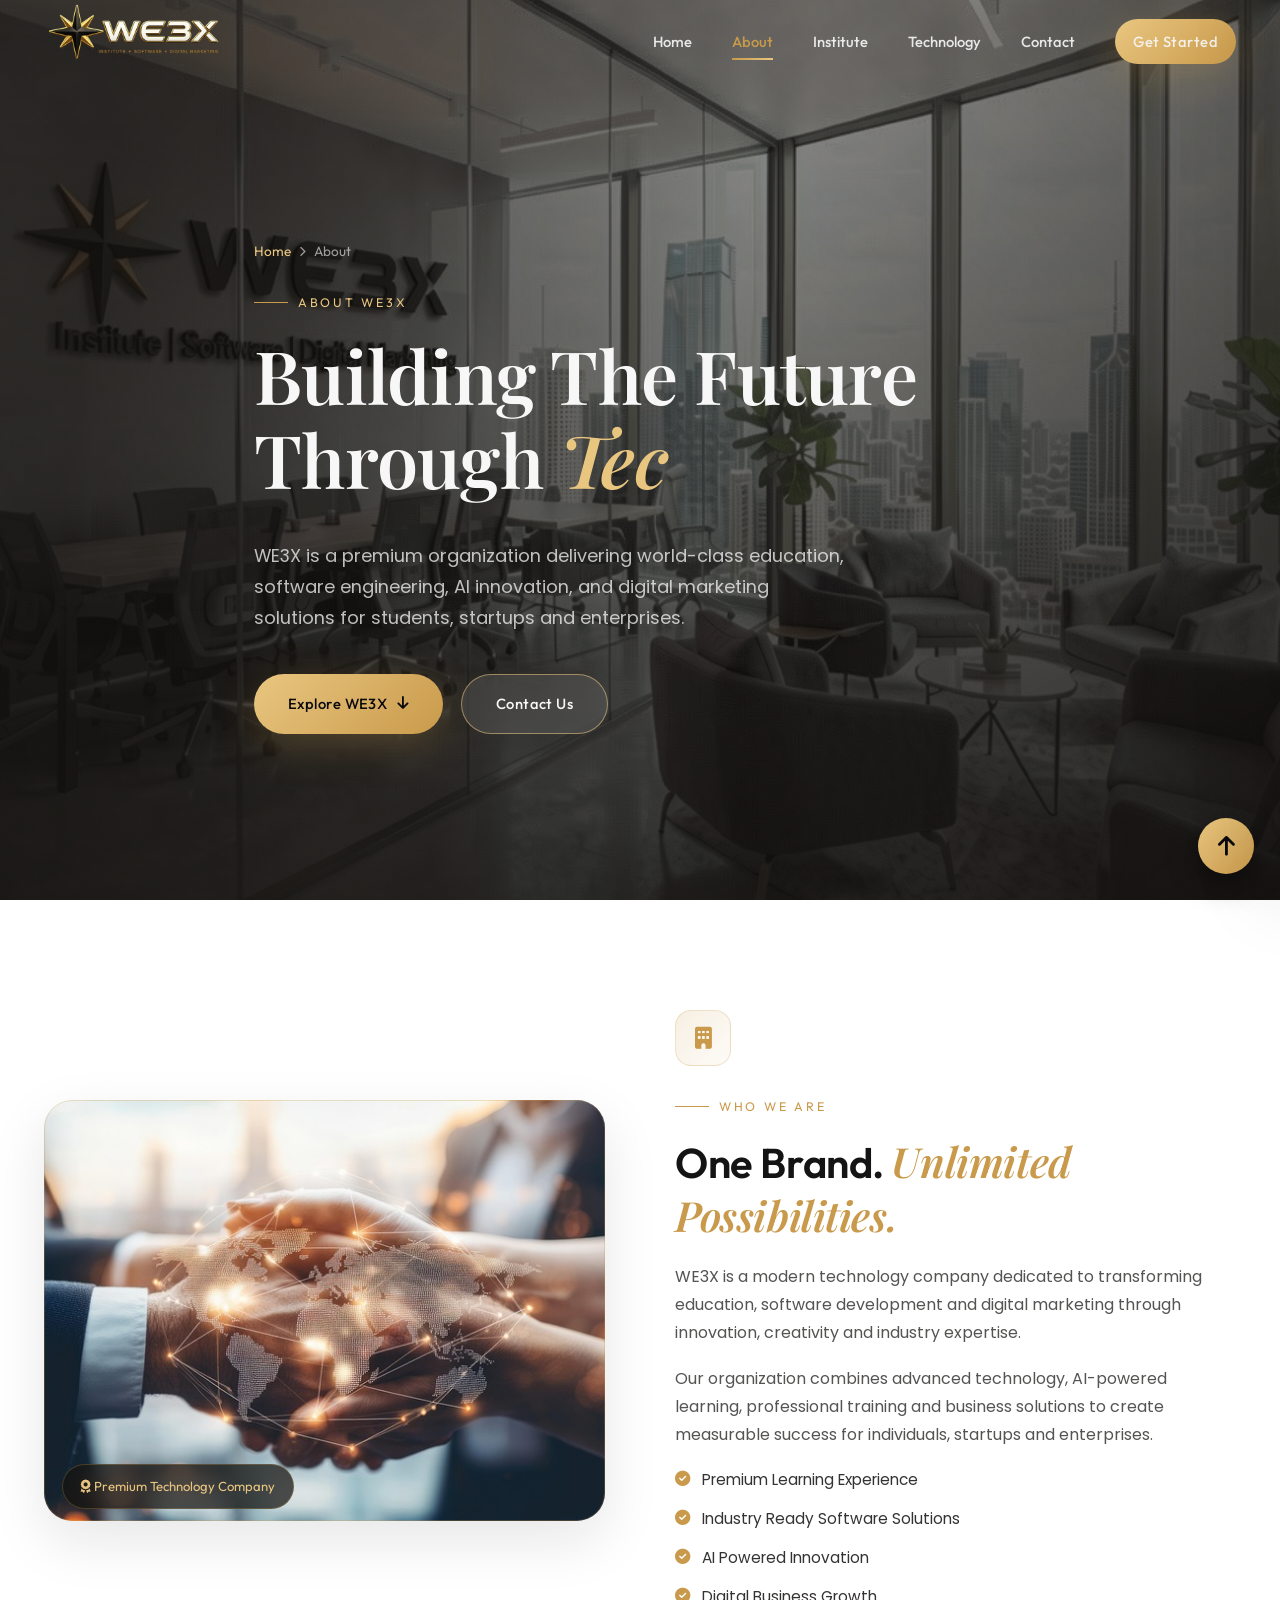
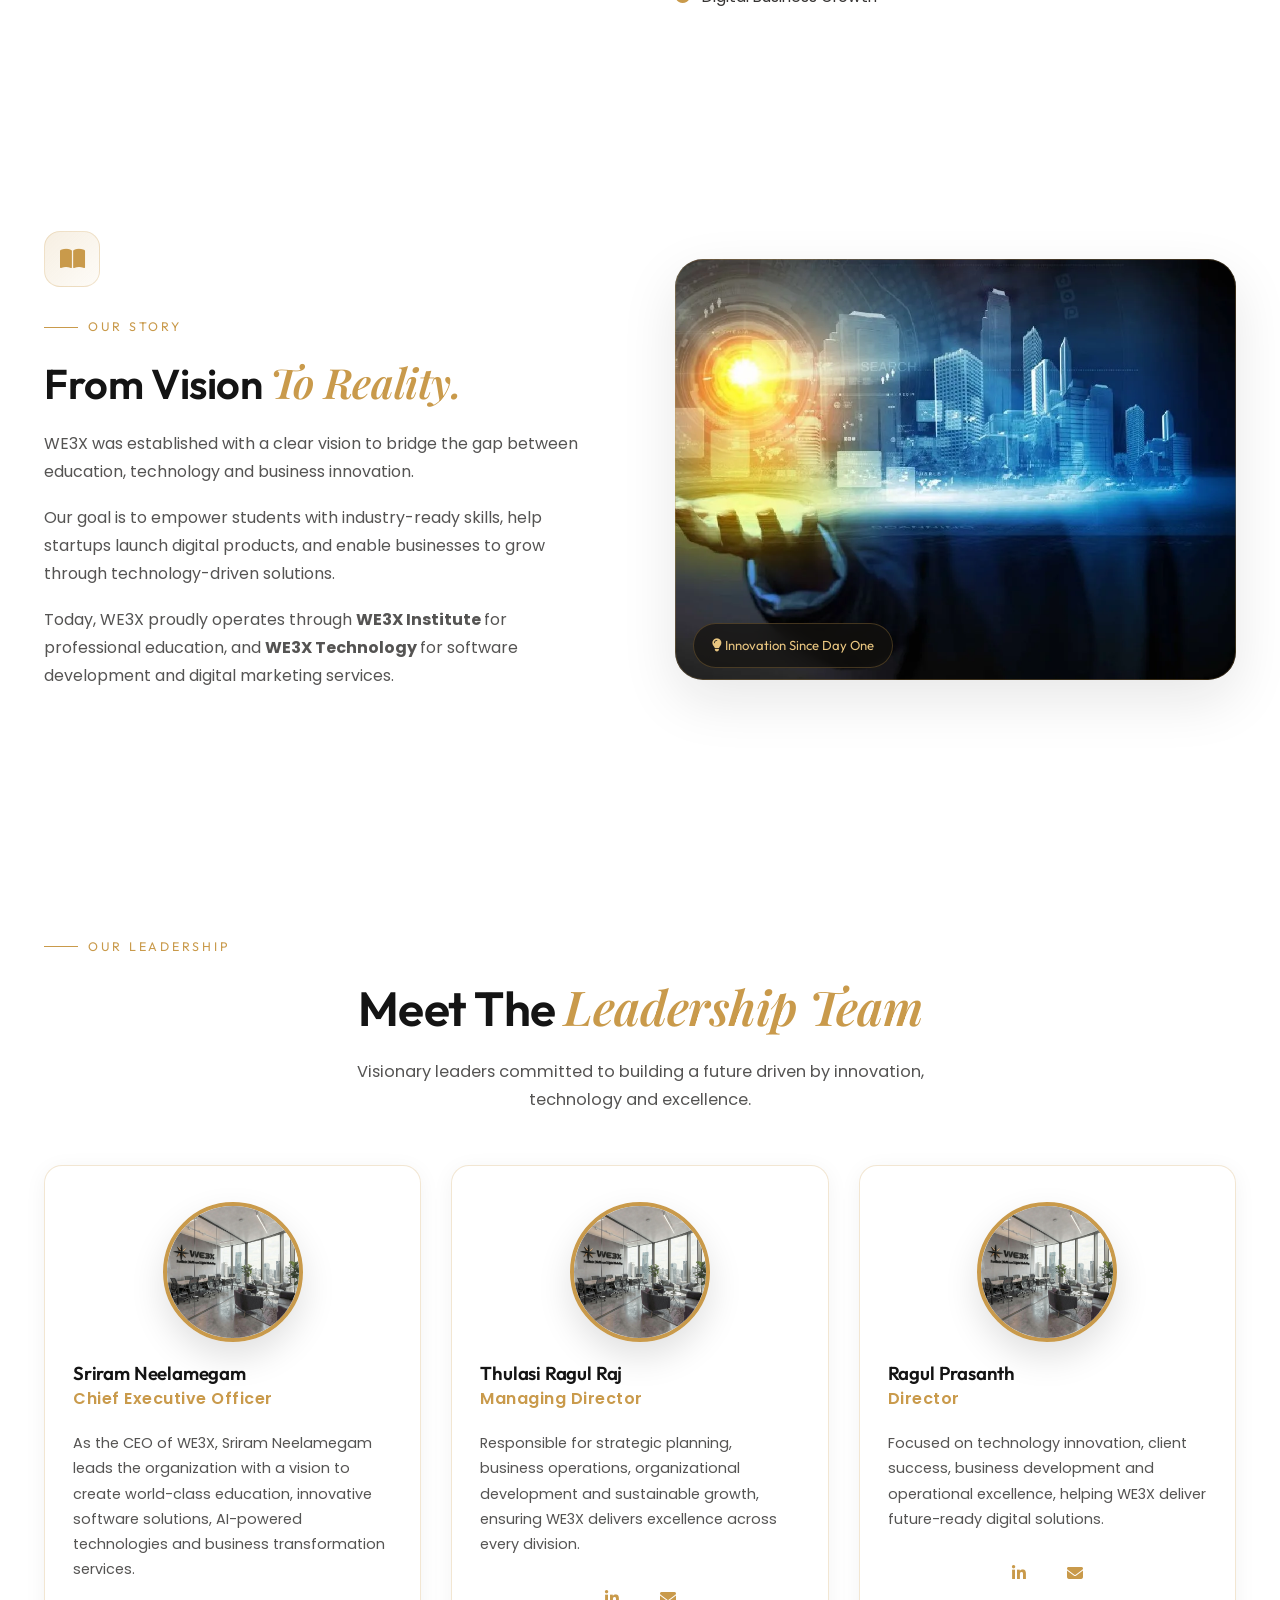
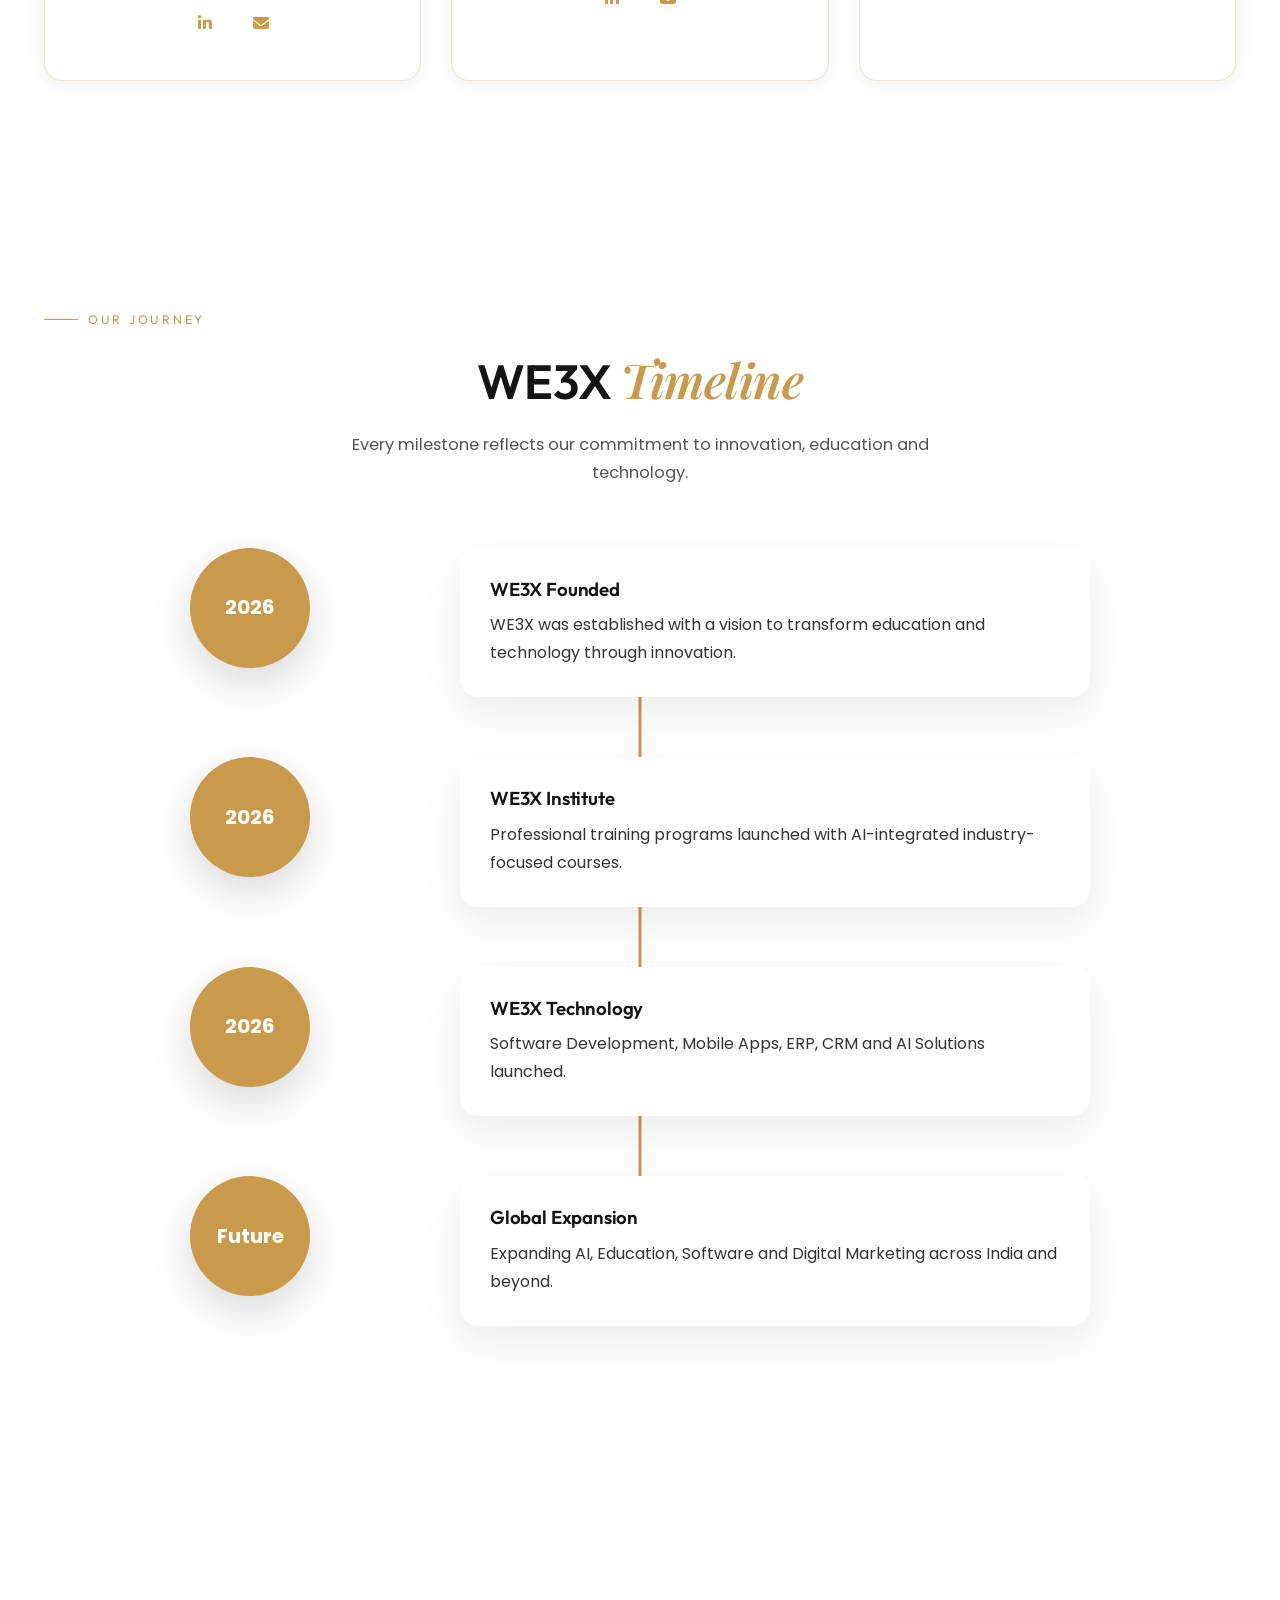
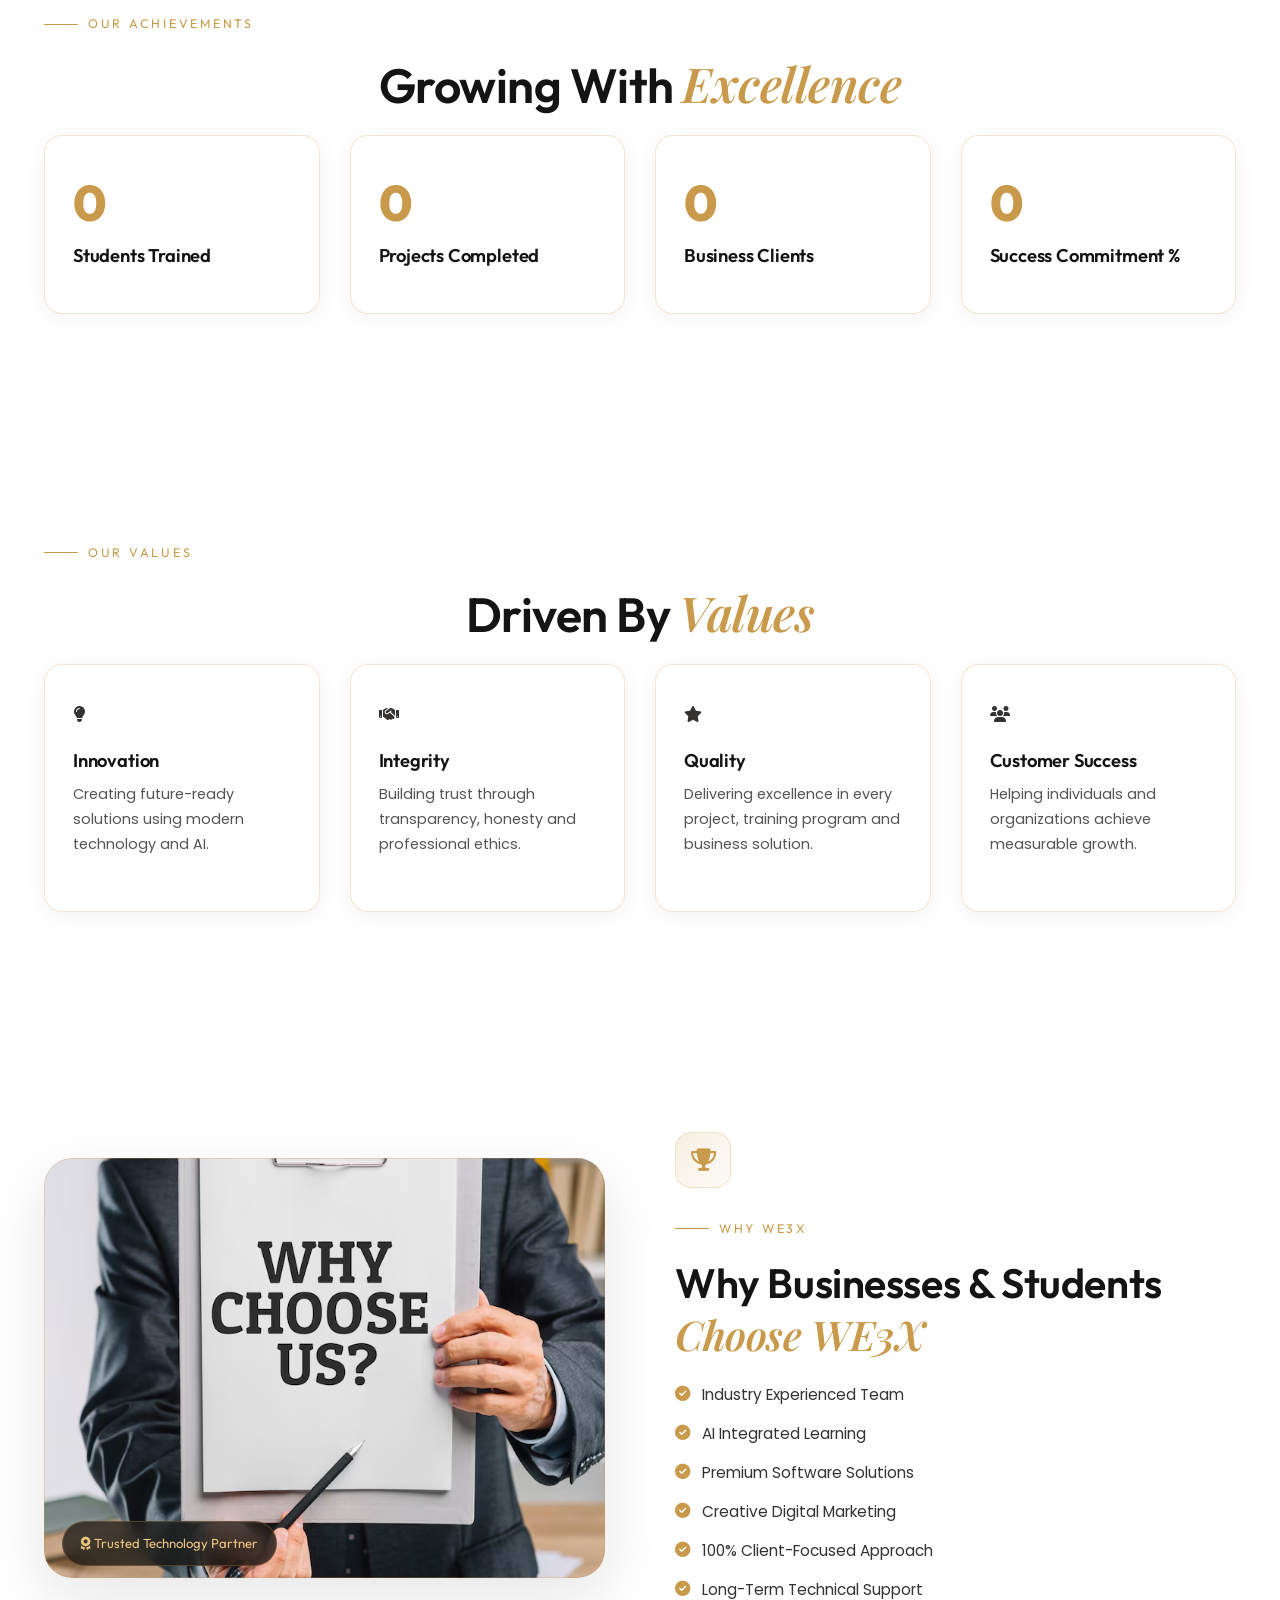
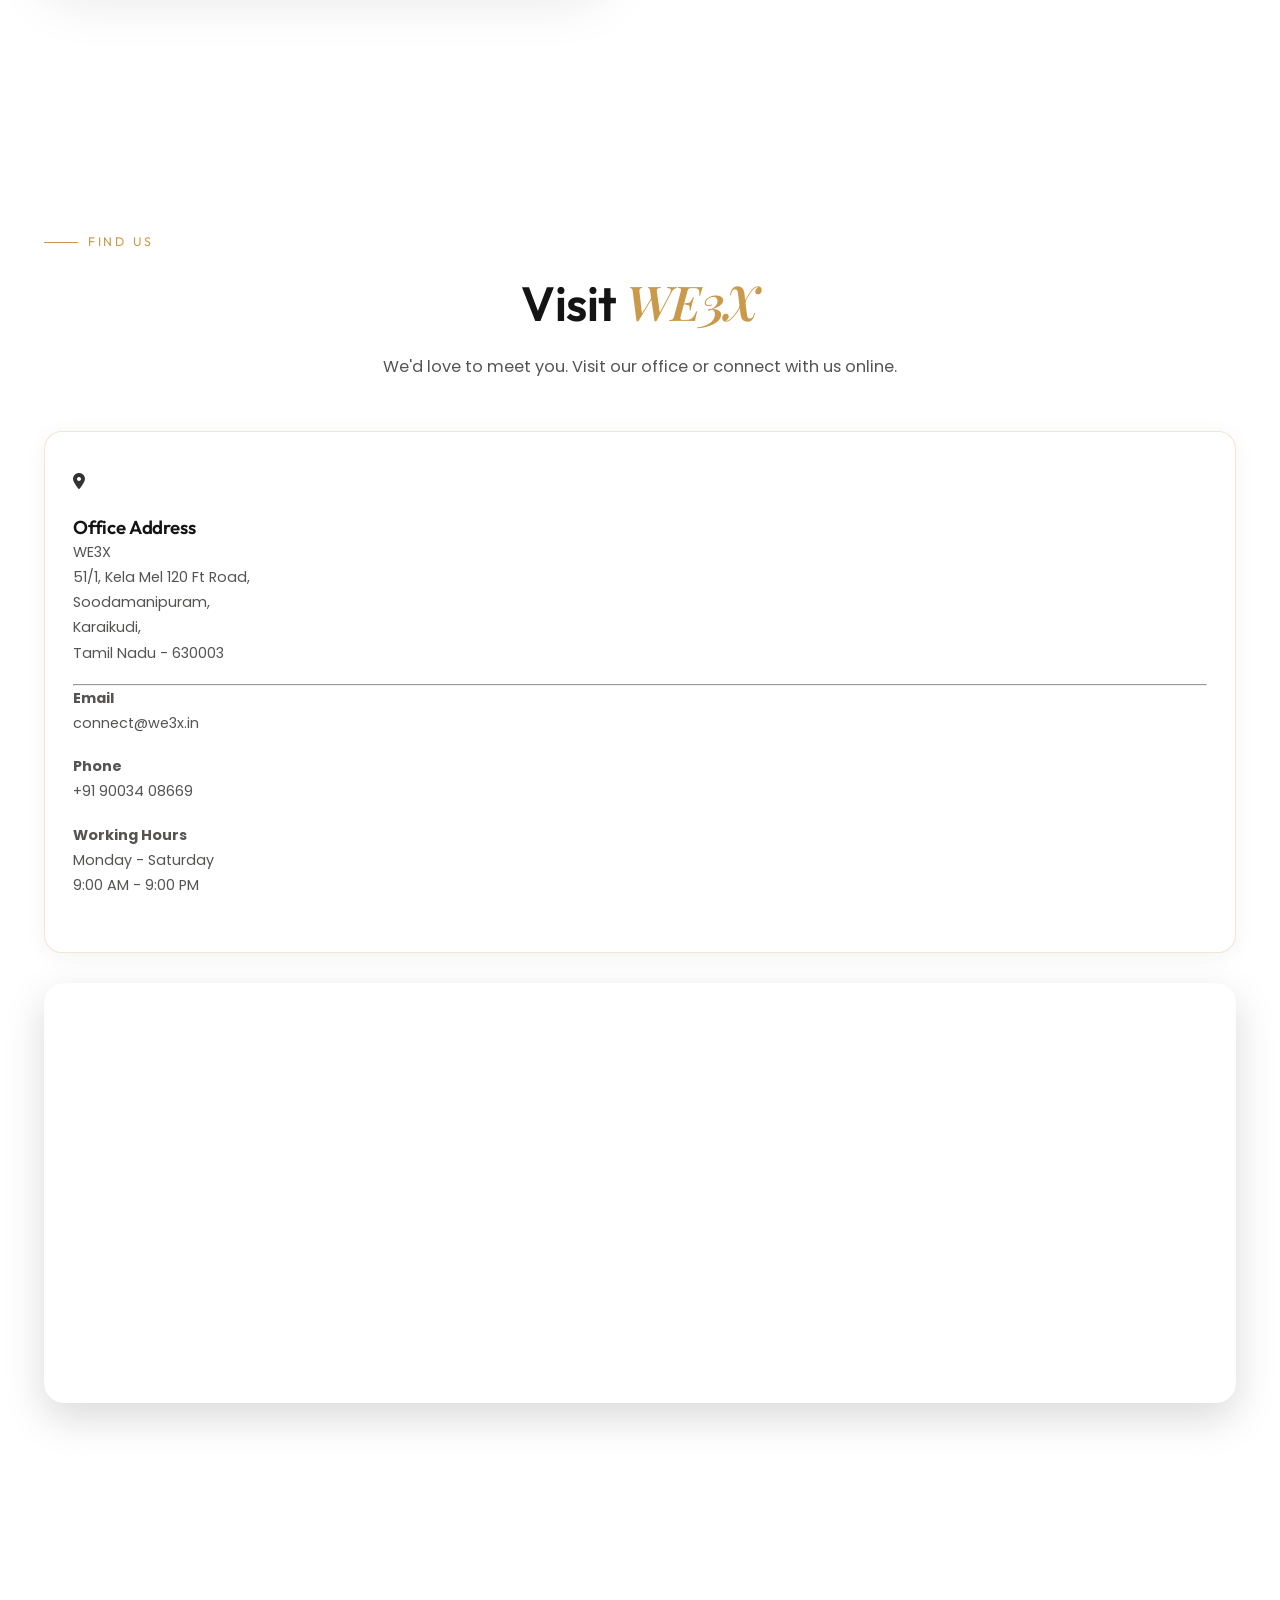
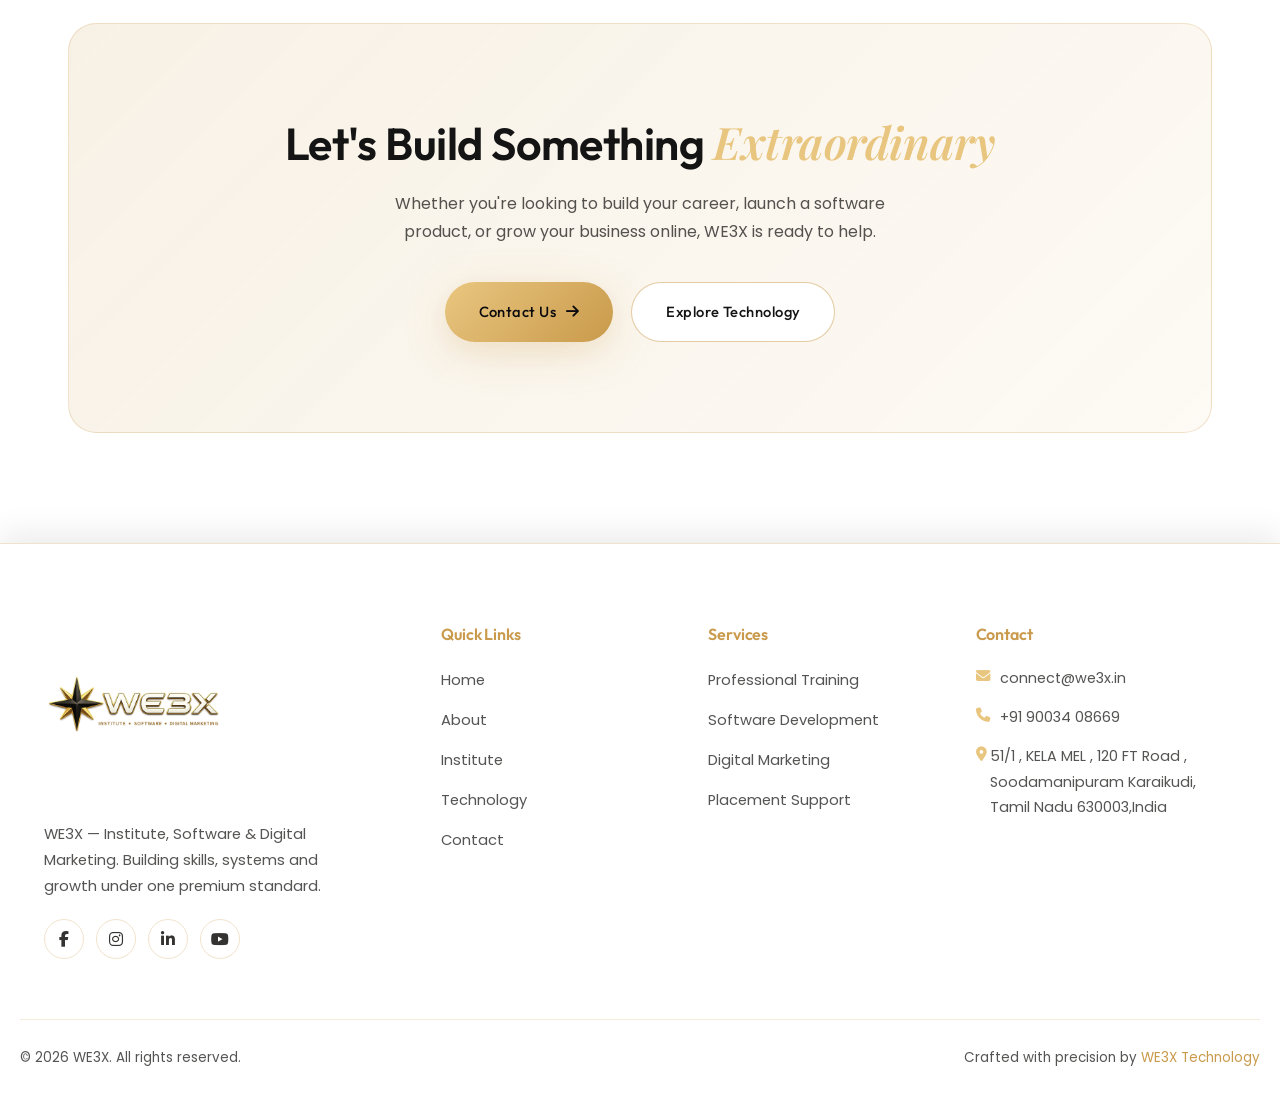
==== about.html @ 2e77628a "Describe your changes" ====
<!DOCTYPE html>
<html lang="en">
<head>
<meta charset="UTF-8">
<meta name="viewport" content="width=device-width, initial-scale=1.0">
<title>WE3X Technology | Software Development &amp; Digital Marketing</title>
<meta name="description" content="WE3X Technology builds websites, mobile apps, ERP, CRM and billing software, AI and cloud solutions, plus full-funnel digital marketing including SEO, Google Ads and Meta Ads.">
<meta name="keywords" content="WE3X Technology, software development company, website development, mobile app development, ERP software, CRM software, billing software, AI solutions, cloud solutions, API development, digital marketing agency, SEO, Google Ads, Meta Ads">
<meta name="author" content="WE3X">
<meta name="robots" content="index, follow">
<link rel="canonical" href="https://www.we3x.com/technology.html">
<meta property="og:type" content="website">
<meta property="og:title" content="WE3X Technology | Software Development & Digital Marketing">
<meta property="og:description" content="Custom software, ERP/CRM systems, AI &amp; cloud solutions and performance digital marketing built to scale your business.">
<meta property="og:image" content="images/hero1.png">
<meta property="og:url" content="https://www.we3x.com/technology.html">
<meta property="og:site_name" content="WE3X">
<meta name="twitter:card" content="summary_large_image">
<meta name="twitter:title" content="WE3X Technology | Software Development & Digital Marketing">
<meta name="twitter:description" content="Custom software, ERP/CRM systems, AI &amp; cloud solutions and performance digital marketing built to scale your business.">
<meta name="twitter:image" content="images/hero1.png">
<link rel="icon" type="image/png" href="logo/logo.png">
<link rel="preconnect" href="https://fonts.googleapis.com">
<link rel="preconnect" href="https://fonts.gstatic.com" crossorigin>
<link href="https://fonts.googleapis.com/css2?family=Playfair+Display:ital,wght@0,500;0,600;0,700;1,500;1,600&family=Outfit:wght@400;500;600;700;800&family=Poppins:wght@300;400;500;600&display=swap" rel="stylesheet">
<link rel="stylesheet" href="https://cdnjs.cloudflare.com/ajax/libs/font-awesome/6.5.1/css/all.min.css">
<link rel="stylesheet" href="style.css">
<script type="application/ld+json">
{
  "@context": "https://schema.org",
  "@type": "ProfessionalService",
  "name": "WE3X Technology",
  "url": "https://www.we3x.com/technology.html",
  "logo": "https://www.we3x.com/logo/logo.png",
  "description": "Software development and digital marketing agency delivering websites, mobile apps, ERP/CRM systems, AI/cloud solutions and performance marketing.",
  "sameAs": ["https://www.facebook.com/we3x","https://www.instagram.com/we3x","https://www.linkedin.com/company/we3x"]
}
</script>
<script type="application/ld+json">
{
  "@context": "https://schema.org",
  "@type": "BreadcrumbList",
  "itemListElement": [
    {"@type":"ListItem","position":1,"name":"Home","item":"https://www.we3x.com/index.html"},
    {"@type":"ListItem","position":2,"name":"Technology","item":"https://www.we3x.com/technology.html"}
  ]
}
</script>
</head>
<body>
<a href="#main" class="skip-link">Skip to content</a>
<header class="site-header">
  <div class="container">
    <a href="index.html" class="brand" aria-label="WE3X Home">
      <img src="logo/logo.png" alt="WE3X Logo" width="42" height="42" loading="eager">
    </a>
    <nav class="nav-desktop" aria-label="Primary navigation">
      <a href="index.html">Home</a>
      <a href="about.html">About</a>
      <a href="institute.html">Institute</a>
      <a href="technology.html">Technology</a>
      <a href="index.html#contact">Contact</a>
      <a href="index.html#contact" class="btn btn-primary btn-sm nav-cta">Get Started</a>
    </nav>
    <button class="hamburger" aria-label="Toggle menu" aria-expanded="false"><span></span><span></span><span></span></button>
  </div>
</header>
<div class="nav-backdrop"></div>
<nav class="nav-mobile" aria-label="Mobile navigation">

  <button class="menu-close" aria-label="Close Menu">
    <i class="fa-solid fa-xmark"></i>
</button>
    <div class="mobile-menu-header">
        <img src="logo/logo.png" alt="WE3X Logo"> 
    </div>
    
    <a href="index.html">
    <i class="fa-solid fa-house"></i>
    <span>Home</span>
</a>

<a href="about.html">
<i class="fa-solid fa-circle-info"></i>
<span>About</span>
</a>

<a href="institute.html">
    <i class="fa-solid fa-graduation-cap"></i>
    <span>Institute</span>
</a>

<a href="technology.html">
    <i class="fa-solid fa-laptop-code"></i>
    <span>Technology</span>
</a>

<a href="index.html#contact">
    <i class="fa-solid fa-address-book"></i>
    <span>Contact</span>
</a>

</nav>
<main id="main">
  <!-- ==========================================
ABOUT HERO
========================================== -->
<section class="hero">
    <div class="hero-bg parallax-layer"
        data-speed="0.2"
        style="background-image:url('images/hero1.png');">
    </div>
    <div class="hero-overlay"></div>
    <div class="container hero-content">
        <div class="breadcrumb">
            <a href="index.html">Home</a>
            <i class="fa-solid fa-chevron-right"></i>
            <span>About</span>
        </div>
        <div class="eyebrow">
            ABOUT WE3X
        </div>
        <h1 class="hero-title">
            Building The Future Through
            <span class="typed"
            data-words='["Innovation.","Technology.","Education.","Excellence."]'></span>
        </h1>
        <p class="hero-sub">
            WE3X is a premium organization delivering
            world-class education,
            software engineering,
            AI innovation,
            and digital marketing solutions
            for students, startups and enterprises.
        </p>
        <div class="hero-actions">
            <a href="#company"
            class="btn btn-primary">
                Explore WE3X
                <i class="fa-solid fa-arrow-down"></i>
            </a>
            <a href="index.html#contact"
            class="btn btn-outline">
                Contact Us
            </a>
        </div>
    </div>
</section>
<!-- ==========================================
ABOUT COMPANY
========================================== -->
<section class="section-pad"
id="company">
<div class="container">
<div class="split">
<div class="split-media"
data-reveal="left">
<img src="images/about4.jpg"
alt="WE3X Company">
<div class="split-badge">
<i class="fa-solid fa-award"></i>
Premium Technology Company
</div>
</div>
<div class="split-text"
data-reveal="right">
<div class="icon-badge">
<i class="fa-solid fa-building"></i>
</div>
<div class="eyebrow">
WHO WE ARE
</div>
<h2 class="section-title"
style="font-size:clamp(1.8rem,3.4vw,2.6rem);">
One Brand.
<em>Unlimited Possibilities.</em>
</h2>
<p>
WE3X is a modern technology company
dedicated to transforming education,
software development and digital
marketing through innovation,
creativity and industry expertise.
</p>
<p>
Our organization combines
advanced technology,
AI-powered learning,
professional training
and business solutions
to create measurable success
for individuals,
startups and enterprises.
</p>
<ul class="check-list">
<li>
<i class="fa-solid fa-circle-check"></i>
Premium Learning Experience
</li>
<li>
<i class="fa-solid fa-circle-check"></i>
Industry Ready Software Solutions
</li>
<li>
<i class="fa-solid fa-circle-check"></i>
AI Powered Innovation
</li>
<li>
<i class="fa-solid fa-circle-check"></i>
Digital Business Growth
</li>
</ul>
</div>
</div>
</div>
</section>
<!-- ==========================================
OUR STORY
========================================== -->
<section class="section-pad alt-section">
<div class="container">
<div class="split reverse">
<div class="split-media"
data-reveal="right">
<img src="images/about2.webp"
alt="Our Story">
<div class="split-badge">
<i class="fa-solid fa-lightbulb"></i>
Innovation Since Day One
</div>
</div>
<div class="split-text"
data-reveal="left">
<div class="icon-badge">
<i class="fa-solid fa-book-open"></i>
</div>
<div class="eyebrow">
OUR STORY
</div>
<h2 class="section-title"
style="font-size:clamp(1.8rem,3.4vw,2.6rem);">
From Vision
<em>To Reality.</em>
</h2>
<p>
WE3X was established with
a clear vision to bridge the gap
between education,
technology and business innovation.
</p>
<p>
Our goal is to empower students
with industry-ready skills,
help startups launch digital products,
and enable businesses
to grow through
technology-driven solutions.
</p>
<p>
Today,
WE3X proudly operates through
<strong>
WE3X Institute
</strong>
for professional education,
and
<strong>
WE3X Technology
</strong>
for software development
and digital marketing services.
</p>
</div>
</div>
</div>
</section>

<!-- ==========================================
LEADERSHIP
========================================== -->
<section class="section-pad alt-section">
<div class="container">
<div class="eyebrow center">
OUR LEADERSHIP
</div>
<h2 class="section-title center">
Meet The
<em>Leadership Team</em>
</h2>
<p class="section-sub center">
Visionary leaders committed to building
a future driven by innovation,
technology and excellence.
</p>
<div class="grid grid-3">
<!-- CEO -->
<div class="lux-card glass-card"
data-reveal="up">
<img
src="images/hero1.png"
alt="CEO"
class="leader-img">
<h3>
Sriram Neelamegam
</h3>
<span class="leader-role">
Chief Executive Officer
</span>
<p>
As the CEO of WE3X,
Sriram Neelamegam leads the
organization with a vision to create
world-class education,
innovative software solutions,
AI-powered technologies
and business transformation services.
</p>
<div class="leader-social">
<a href="#">
<i class="fa-brands fa-linkedin-in"></i>
</a>
<a href="#">
<i class="fa-solid fa-envelope"></i>
</a>
</div>
</div>
<!-- MANAGING DIRECTOR -->
<div class="lux-card glass-card"
data-reveal="up"
style="--delay:.15s;">
<img
src="images/hero1.png"
alt="Managing Director"
class="leader-img">
<h3>
Thulasi Ragul Raj
</h3>
<span class="leader-role">
Managing Director
</span>
<p>
Responsible for strategic planning,
business operations,
organizational development
and sustainable growth,
ensuring WE3X delivers excellence
across every division.
</p>
<div class="leader-social">
<a href="#">
<i class="fa-brands fa-linkedin-in"></i>
</a>
<a href="#">
<i class="fa-solid fa-envelope"></i>
</a>
</div>
</div>
<!-- DIRECTOR -->
<div class="lux-card glass-card"
data-reveal="up"
style="--delay:.3s;">
<img
src="images/hero1.png"
alt="Director"
class="leader-img">
<h3>
Ragul Prasanth
</h3>
<span class="leader-role">
Director
</span>
<p>
Focused on technology innovation,
client success,
business development
and operational excellence,
helping WE3X deliver
future-ready digital solutions.
</p>
<div class="leader-social">
<a href="#">
<i class="fa-brands fa-linkedin-in"></i>
</a>
<a href="#">
<i class="fa-solid fa-envelope"></i>
</a>
</div>
</div>
</div>
</div>
</section>
<!-- ==========================================
COMPANY TIMELINE
========================================== -->
<section class="section-pad">
    <div class="container">
        <div class="eyebrow center">
            OUR JOURNEY
        </div>
        <h2 class="section-title center">
            WE3X
            <em>Timeline</em>
        </h2>
        <p class="section-sub center">
            Every milestone reflects our commitment
            to innovation, education and technology.
        </p>
        <div class="timeline">
            <div class="timeline-item" data-reveal="left">
                <div class="timeline-year">2026</div>
                <div class="timeline-content">
                    <h3>WE3X Founded</h3>
                    <p>
                        WE3X was established with a vision to transform
                        education and technology through innovation.
                    </p>
                </div>
            </div>
            <div class="timeline-item" data-reveal="right">
                <div class="timeline-year">2026</div>
                <div class="timeline-content">
                    <h3>WE3X Institute</h3>
                    <p>
                        Professional training programs launched with
                        AI-integrated industry-focused courses.
                    </p>
                </div>
            </div>
            <div class="timeline-item" data-reveal="left">
                <div class="timeline-year">2026</div>
                <div class="timeline-content">
                    <h3>WE3X Technology</h3>
                    <p>
                        Software Development,
                        Mobile Apps,
                        ERP,
                        CRM and AI Solutions launched.
                    </p>
                </div>
            </div>
            <div class="timeline-item" data-reveal="right">
                <div class="timeline-year">Future</div>
                <div class="timeline-content">
                    <h3>Global Expansion</h3>
                    <p>
                        Expanding AI,
                        Education,
                        Software and
                        Digital Marketing
                        across India and beyond.
                    </p>
                </div>
            </div>
        </div>
    </div>
</section>
<!-- ==========================================
COMPANY STATISTICS
========================================== -->
<section class="section-pad alt-section">
<div class="container">
<div class="eyebrow center">
OUR ACHIEVEMENTS
</div>
<h2 class="section-title center">
Growing With
<em>Excellence</em>
</h2>
<div class="grid grid-4">
<div class="lux-card glass-card">
<h2 class="counter"
data-target="500">
0
</h2>
<h4>
Students Trained
</h4>
</div>
<div class="lux-card glass-card">
<h2 class="counter"
data-target="100">
0
</h2>
<h4>
Projects Completed
</h4>
</div>
<div class="lux-card glass-card">
<h2 class="counter"
data-target="50">
0
</h2>
<h4>
Business Clients
</h4>
</div>
<div class="lux-card glass-card">
<h2 class="counter"
data-target="100">
0
</h2>
<h4>
Success Commitment %
</h4>
</div>
</div>
</div>
</section>
<!-- ==========================================
CORE VALUES
========================================== -->
<section class="section-pad">
<div class="container">
<div class="eyebrow center">
OUR VALUES
</div>
<h2 class="section-title center">
Driven By
<em>Values</em>
</h2>
<div class="grid grid-4">
<div class="lux-card glass-card">
<div class="icon-badge">
<i class="fa-solid fa-lightbulb"></i>
</div>
<h4>
Innovation
</h4>
<p>
Creating future-ready
solutions using modern
technology and AI.
</p>
</div>
<div class="lux-card glass-card">
<div class="icon-badge">
<i class="fa-solid fa-handshake"></i>
</div>
<h4>
Integrity
</h4>
<p>
Building trust through
transparency,
honesty and
professional ethics.
</p>
</div>
<div class="lux-card glass-card">
<div class="icon-badge">
<i class="fa-solid fa-star"></i>
</div>
<h4>
Quality
</h4>
<p>
Delivering excellence
in every project,
training program
and business solution.
</p>
</div>
<div class="lux-card glass-card">
<div class="icon-badge">
<i class="fa-solid fa-users"></i>
</div>
<h4>
Customer Success
</h4>
<p>
Helping individuals
and organizations
achieve measurable
growth.
</p>
</div>
</div>
</div>
</section>
<!-- ==========================================
WHY WE3X
========================================== -->
<section class="section-pad alt-section">
<div class="container">
<div class="split">
<div class="split-media"
data-reveal="left">
<img src="images/about5.avif"
alt="Why WE3X">
<div class="split-badge">
<i class="fa-solid fa-award"></i>
Trusted Technology Partner
</div>
</div>
<div class="split-text"
data-reveal="right">
<div class="icon-badge">
<i class="fa-solid fa-trophy"></i>
</div>
<div class="eyebrow">
WHY WE3X
</div>
<h2 class="section-title"
style="font-size:clamp(1.8rem,3.2vw,2.6rem);">
Why Businesses &
Students
<em>Choose WE3X</em>
</h2>
<ul class="check-list">
<li>
<i class="fa-solid fa-circle-check"></i>
Industry Experienced Team
</li>
<li>
<i class="fa-solid fa-circle-check"></i>
AI Integrated Learning
</li>
<li>
<i class="fa-solid fa-circle-check"></i>
Premium Software Solutions
</li>
<li>
<i class="fa-solid fa-circle-check"></i>
Creative Digital Marketing
</li>
<li>
<i class="fa-solid fa-circle-check"></i>
100% Client-Focused Approach
</li>
<li>
<i class="fa-solid fa-circle-check"></i>
Long-Term Technical Support
</li>
</ul>
</div>
</div>
</div>
</section>
<!-- ==========================================
LOCATION & CONTACT
========================================== -->
<section class="section-pad">
    <div class="container">
        <div class="eyebrow center">
            FIND US
        </div>
        <h2 class="section-title center">
            Visit
            <em>WE3X</em>
        </h2>
        <p class="section-sub center">
            We'd love to meet you. Visit our office or connect with us online.
        </p>
        <div class="grid grid-2">
            <div class="lux-card glass-card">
                <div class="icon-badge">
                    <i class="fa-solid fa-location-dot"></i>
                </div>
                <h3>Office Address</h3>
                <p>
                    WE3X<br>
                    51/1, Kela Mel 120 Ft Road,<br>
                    Soodamanipuram,<br>
                    Karaikudi,<br>
                    Tamil Nadu - 630003
                </p>
                <hr>
                <p>
                    <strong>Email</strong><br>
                    connect@we3x.in
                </p>
                <p>
                    <strong>Phone</strong><br>
                    +91 90034 08669
                </p>
                <p>
                    <strong>Working Hours</strong><br>
                    Monday - Saturday<br>
                    9:00 AM - 9:00 PM
                </p>
            </div>
            <div class="map-box">
    <div class="map-box">
    <iframe
        src="https://www.google.com/maps/embed?pb=!1m18!1m12!1m3!1d3928.320053645969!2d78.78345117479465!3d10.072839990036371!2m3!1f0!2f0!3f0!3m2!1i1024!2i768!4f13.1!3m3!1m2!1s0x3b00677c12fbffff%3A0x61d4f8a55f4d746e!2sNo.5%2C5%2C%20Periyar%20Statue%2C%20Bus%20Stop%2C%201%2C%20100%20Feet%20Rd%2C%20Soodamanipuram%2C%20Ananda%20Nagar%2C%20Karaikkudi%20(M.Corp)%2C%20Tamil%20Nadu%20630001!5e0!3m2!1sen!2sin!4v1784545542123!5m2!1sen!2sin"
        width="100%"
        height="100%"
        style="border:0;"
        loading="lazy"
        allowfullscreen
        referrerpolicy="strict-origin-when-cross-origin">
    </iframe>
</div>
        </div>
    </div>
</section>

<!-- ==========================================
CALL TO ACTION
========================================== -->
<section class="section-pad">
<div class="container">
<div class="cta-band"
data-reveal="scale">
<h2>
Let's Build Something
<em class="serif"
style="font-style:italic;color:var(--gold-light);">
Extraordinary
</em>
</h2>
<p>
Whether you're looking to build your career,
launch a software product,
or grow your business online,
WE3X is ready to help.
</p>
<div class="cta-actions">
<a href="index.html#contact"
class="btn btn-primary">
Contact Us
<i class="fa-solid fa-arrow-right"></i>
</a>
<a href="technology.html"
class="btn btn-outline">
Explore Technology
</a>
</div>
</div>
</div>
</section>
<!-- ===================================================================================================== -->
</main>
<footer class="site-footer">
  <div class="container footer-grid">
    <div class="footer-brand">
      <a href="index.html" class="brand"><img src="logo/logo.png" alt="WE3X Logo" width="42" height="42" loading="lazy"></a>
      <p>WE3X — Institute, Software &amp; Digital Marketing. Building skills, systems and growth under one premium standard.</p>
      <div class="social-row">
        <a href="#" aria-label="Facebook"><i class="fa-brands fa-facebook-f"></i></a>
        <a href="#" aria-label="Instagram"><i class="fa-brands fa-instagram"></i></a>
        <a href="#" aria-label="LinkedIn"><i class="fa-brands fa-linkedin-in"></i></a>
        <a href="#" aria-label="YouTube"><i class="fa-brands fa-youtube"></i></a>
      </div>
    </div>
    <div class="footer-col">
      <h4>Quick Links</h4>
      <ul><li><a href="index.html">Home</a></li><li><a href="about.html">About</a></li><li><a href="institute.html">Institute</a></li><li><a href="technology.html">Technology</a></li><li><a href="index.html#contact">Contact</a></li></ul>
    </div>
    <div class="footer-col">
      <h4>Services</h4>
      <ul><li><a href="institute.html">Professional Training</a></li><li><a href="technology.html">Software Development</a></li><li><a href="technology.html">Digital Marketing</a></li><li><a href="institute.html">Placement Support</a></li></ul>
    </div>
    <div class="footer-col">
      <h4>Contact</h4>
      <div class="contact-line"><i class="fa-solid fa-envelope"></i><span>connect@we3x.in</span></div>
      <div class="contact-line"><i class="fa-solid fa-phone"></i><span>+91 90034 08669</span></div>
      <div class="contact-line"><i class="fa-solid fa-location-dot"></i><span>51/1 , KELA MEL , 120 FT Road , Soodamanipuram
Karaikudi, Tamil Nadu 630003,India</span></div>
    </div>
  </div>
  <div class="container footer-bottom">
    <span>&copy; 2026 WE3X. All rights reserved.</span>
    <span>Crafted with precision by <a href="#">WE3X Technology</a></span>
  </div>
</footer>
<div class="float-stack">
  <button class="float-btn totop-btn" aria-label="Back to top"><i class="fa-solid fa-arrow-up"></i></button>
</div>
<script src="script.js"></script>
</body>
</html>
---- style.css ----
/* ==========================================================================
   WE3X — Global Stylesheet
   Academy • Software • Digital Marketing
   Design system: Luxury Corporate / Modern Tech / Glassmorphism
   ========================================================================== */

/* -------------------------------- TOKENS -------------------------------- */
:root{
  --gold:#C99A4B;
  --gold-light:#E9C680;
  --black:#0A0A0C;
  --white:#F7F7F7;
  --gray-dark:#1E1E1E;

  --gold-rgb:201,154,75;
  --black-rgb:10,10,12;

  /* Premium LIGHT theme surfaces (branding colors above are unchanged;
     these are where those colors get applied on the page). */
  --page-bg:#FFFFFF;           /* clean white page background */
  --alt-bg:#FFFFFF;            /* soft warm gold-tinted off-white for alternating sections */
  --surface-card:#FFFFFF;      /* card background */
  --border-soft: rgba(201,154,75,0.25);

  --text-heading:#141414;      /* near-black, used for all headings */
  --text-body: rgba(20,18,16,0.72);  /* dark warm gray for paragraphs, strong contrast on white */
  --text-body-strong: rgba(20,18,16,0.86);

  --glass-bg: rgba(255,255,255,0.6);     /* header glass over light page */
  --glass-bg-dark: rgba(10,10,12,0.55);  /* header glass while over the dark hero image */
  --glass-border: rgba(201,154,75,0.28);
  --glass-blur: blur(18px);

  /* Mobile menu overlay: light frosted glass, per spec (never dark) */
  --menu-overlay-bg: rgba(255,255,255,0.55);
  --menu-panel-bg: rgba(255,255,255,0.86);

  --font-display:'Playfair Display', serif;
  --font-heading:'Outfit', sans-serif;
  --font-body:'Poppins', sans-serif;

  --radius-sm:10px;
  --radius-md:18px;
  --radius-lg:28px;

  --shadow-soft: 0 20px 55px rgba(20,18,16,0.1);
  --shadow-gold: 0 10px 40px rgba(var(--gold-rgb),0.28);

  --ease: cubic-bezier(.22,.61,.36,1);
  --header-h: 84px;
}

/* -------------------------------- RESET ---------------------------------- */
*,*::before,*::after{box-sizing:border-box;margin:0;padding:0;}
html{scroll-behavior:smooth;overflow-x:hidden;width:100%;}
body{
  background:var(--page-bg);
  color:var(--text-body-strong);
  font-family:var(--font-body);
  font-size:16px;
  line-height:1.75;
  overflow-x:hidden;
  width:100%;
  max-width:100vw;
  position:relative;
  -webkit-font-smoothing:antialiased;
}
img{max-width:100%;height:auto;display:block;}
a{color:inherit;text-decoration:none;}
ul{list-style:none;}
button{font-family:inherit;cursor:pointer;border:none;background:none;color:inherit;}
h1,h2,h3,h4{font-family:var(--font-heading);font-weight:600;line-height:1.25;letter-spacing:-0.01em;color:var(--text-heading);}
.serif{font-family:var(--font-display);}
section{position:relative;}
:focus-visible{outline:2px solid var(--gold);outline-offset:3px;}

/* Global overflow safety net (fixes mobile horizontal scroll) */
.container,section,header,footer,main{max-width:100%;}
* { min-width:0; }

@media (prefers-reduced-motion: reduce){
  *,*::before,*::after{animation-duration:0.001ms !important;animation-iteration-count:1 !important;transition-duration:0.001ms !important;scroll-behavior:auto !important;}
}

/* --------------------------------- LAYOUT -------------------------------- */
.container{
  width:100%;
  max-width:1240px;
  margin-inline:auto;
  padding-inline:24px;
}
.section-pad{padding-block:110px;}
.alt-section{background:var(--alt-bg);}

.eyebrow{
  display:inline-flex;align-items:center;gap:10px;
  font-family:var(--font-heading);
  font-size:0.78rem;
  letter-spacing:0.22em;
  text-transform:uppercase;
  color:var(--gold);
  margin-bottom:18px;
}
.eyebrow::before{content:'';width:34px;height:1px;background:var(--gold);}

.section-title{
  font-size:clamp(2rem,4vw,3rem);
  color:var(--text-heading);
  margin-bottom:20px;
}
.section-title em{
  font-family:var(--font-display);
  font-style:italic;
  color:var(--gold);
}
.section-sub{
  max-width:640px;
  color:var(--text-body);
  font-size:1.02rem;
  margin-bottom:50px;
}
.center{text-align:center;margin-inline:auto;}

.gold-text{color:var(--gold);}

/* --------------------------------- BUTTONS -------------------------------- */
.btn{
  position:relative;
  overflow:hidden;
  display:inline-flex;
  align-items:center;
  gap:10px;
  padding:16px 34px;
  border-radius:50px;
  font-family:var(--font-heading);
  font-weight:500;
  font-size:0.92rem;
  letter-spacing:0.03em;
  transition:transform .45s var(--ease), box-shadow .45s var(--ease), background .45s var(--ease), color .45s var(--ease);
  white-space:nowrap;
}
.btn-primary{
  background:linear-gradient(135deg,var(--gold-light),var(--gold));
  color:var(--black);
  box-shadow:var(--shadow-gold);
}
.btn-primary:hover{transform:translateY(-3px);box-shadow:0 16px 46px rgba(var(--gold-rgb),0.4);}
.btn-outline{
  background:#FFFFFF;
  color:var(--text-heading);
  border:1px solid rgba(201,154,75,0.5);
  backdrop-filter:var(--glass-blur);
}
.btn-outline:hover{background:rgba(233,198,128,0.12);border-color:var(--gold);transform:translateY(-3px);}
.btn-sm{padding:12px 24px;font-size:0.82rem;}

/* Buttons placed over the hero photo keep light text, since the hero image
   itself still carries a soft dark scrim for legibility (unchanged branding). */
.hero-actions .btn-outline{
  background:rgba(255,255,255,0.1);
  color:var(--white);
  border-color:rgba(233,198,128,0.55);
}
.hero-actions .btn-outline:hover{background:rgba(233,198,128,0.22);color:var(--white);}

.ripple{position:absolute;border-radius:50%;background:rgba(255,255,255,0.5);transform:scale(0);animation:ripple-anim .6s var(--ease);pointer-events:none;}
@keyframes ripple-anim{to{transform:scale(3);opacity:0;}}

/* --------------------------------- HEADER -------------------------------- */
/* Header sits transparent over the dark hero photo (unchanged look there),
   then becomes a light frosted-glass bar once the page scrolls onto the
   now-bright body sections — text switches to dark for contrast. */
.site-header{
  position:fixed;
  top:0;left:0;right:0;
  z-index:900;
  height:var(--header-h);
  display:flex;
  align-items:center;
  transition:background .5s var(--ease), backdrop-filter .5s var(--ease), box-shadow .5s var(--ease), height .4s var(--ease), border-color .5s var(--ease);
  border-bottom:1px solid transparent;
}
.site-header.scrolled{
  background:var(--glass-bg);
  backdrop-filter:var(--glass-blur);
  -webkit-backdrop-filter:var(--glass-blur);
  border-bottom:1px solid var(--glass-border);
  box-shadow:0 10px 30px rgba(20,18,16,0.08);
  height:72px;
}
.site-header .container{
  display:flex;
  align-items:center;
  justify-content:space-between;
  width:100%;
}
.brand{display:flex;align-items:center;gap:12px;}
.brand img{
    height:180px;
    width:auto;
    object-fit:contain;
    transition:0.3s ease;
}
.brand-name{font-family:var(--font-heading);font-weight:700;font-size:2rem;letter-spacing:0.04em;color:var(--white);transition:color .4s var(--ease);line-height:1;}
.brand-name span{color:var(--gold-light);}
.site-header.scrolled .brand-name{color:var(--text-heading);}
.site-header.scrolled .brand-name span{color:var(--gold);}

.nav-desktop{display:flex;align-items:center;gap:4px;}
.nav-desktop a{
  position:relative;
  padding:10px 18px;
  font-family:var(--font-heading);
  font-size:0.92rem;
  font-weight:500;
  color:rgba(247,247,247,0.9);
  transition:color .3s var(--ease);
}
.site-header.scrolled .nav-desktop a{color:var(--text-heading);}
.nav-desktop a::after{
  content:'';
  position:absolute;
  left:18px;right:18px;bottom:4px;
  height:2px;
  background:linear-gradient(90deg,var(--gold),var(--gold-light));
  transform:scaleX(0);
  transform-origin:left;
  transition:transform .35s var(--ease);
}
.nav-desktop a:hover,.nav-desktop a.active{color:var(--gold);}
.nav-desktop a:hover::after,.nav-desktop a.active::after{transform:scaleX(1);}
.nav-cta{margin-left:18px;}

/* ---- Hamburger (animates into an X) ---- */
.hamburger{
  display:none;
  width:38px;height:30px;
  position:relative;
  z-index:1001;
  flex-shrink:0;
}
.hamburger span{
  position:absolute;left:0;right:0;height:2px;background:var(--gold-light);border-radius:2px;
  transition:transform .4s var(--ease), opacity .3s var(--ease), top .4s var(--ease), background .3s var(--ease);
}
.site-header.scrolled .hamburger span{background:var(--gold);}
.hamburger span:nth-child(1){top:2px;}
.hamburger span:nth-child(2){top:14px;}
.hamburger span:nth-child(3){top:26px;}
.hamburger.active span{background:var(--text-heading) !important;}
.hamburger.active span:nth-child(1){top:14px;transform:rotate(45deg);}
.hamburger.active span:nth-child(2){opacity:0;}
.hamburger.active span:nth-child(3){top:14px;transform:rotate(-45deg);}

/* ---- Mobile slide-in menu: light frosted glass, per spec (never dark) ---- */
.nav-mobile{
    position:fixed;
    top:0;
    right:0;
    width:320px;
    max-width:88%;
    height:100vh;

    background:rgba(255,255,255,.93);

    backdrop-filter:blur(30px) saturate(180%);
    -webkit-backdrop-filter:blur(30px) saturate(180%);

    border-left:1px solid rgba(201,154,75,.18);

    box-shadow:
        -25px 0 70px rgba(0,0,0,.08);

    transform:translateX(100%);
    transition:.45s cubic-bezier(.22,.61,.36,1);

    padding:40px 40px;

    display:flex;
    flex-direction:column;
    gap:8px;

    z-index:999;
}
.nav-mobile.open{transform:translateX(0);}
.nav-mobile a{
    display:grid;
    grid-template-columns:28px 1fr 12px;
    align-items:center;

    gap:16px;

    padding:16px 18px;

    border-radius:16px;

    text-decoration:none;

    color:var(--text-heading);

    font-weight:600;

    transition:.3s ease;
}
.nav-mobile a i{
    font-size:18px;
    width:28px;
    text-align:center;
    color:var(--gold);
}
.nav-mobile a span{
    justify-self:start;
    text-align:left;
}

.nav-mobile a:hover,
.nav-mobile a.active{

    background:linear-gradient(
        135deg,
        rgba(201,154,75,.18),
        rgba(233,198,128,.08)
    );

    color:#C99A4B;

    transform:translateX(8px);

}
.nav-mobile a.active::after{

    content:"";

    width:8px;

    height:8px;

    border-radius:50%;

    background:#C99A4B;

}
.nav-mobile a::after{
    content:"";
    width:8px;
    height:8px;
    border-radius:50%;
    background:transparent;
    justify-self:end;
}

.nav-mobile a.active::after{
    background:var(--gold);
}
/* Light frosted overlay behind the menu — the page stays visible/blurred,
   never a dark scrim (Apple-style glassmorphism). */
.nav-backdrop{
    position:fixed;
    inset:0;

    background:rgba(255,255,255,.35);

    backdrop-filter:blur(14px);
    -webkit-backdrop-filter:blur(14px);

    opacity:0;
    visibility:hidden;

    pointer-events:none;

    z-index:998;

    transition:.35s;
}

.nav-backdrop.open{
    opacity:1;
    visibility:visible;
    pointer-events:auto;
}


/* Body lock while the mobile menu is open */
body.menu-open{overflow:hidden;height:100dvh;touch-action:none;}

/* --------------------------------- HERO ---------------------------------- */
.hero{
  position:relative;
  min-height:100vh;
  display:flex;
  align-items:center;
  padding-top:var(--header-h);
  overflow:hidden;
}
.hero-bg{
  position:absolute;inset:0;
  background-size:cover;
  background-position:center;
  transform:scale(1.08);
}
.hero-overlay{
  position:absolute;inset:0;
  background:
    linear-gradient(180deg, rgba(20,18,16,0.32) 0%, rgba(20,18,16,0.52) 55%, rgba(20,18,16,0.8) 100%),
    linear-gradient(100deg, rgba(20,18,16,0.68) 10%, rgba(20,18,16,0.2) 55%, rgba(20,18,16,0.6) 100%);
}
.hero-content{position:relative;z-index:2;max-width:820px;}
.hero-content .eyebrow{color:var(--gold-light);}
.hero-title{
  font-family:var(--font-display);
  font-size:clamp(2.4rem,6vw,4.6rem);
  line-height:1.15;
  min-height:2.5em;
  font-weight:600;
  color:var(--white);
  margin-bottom:24px;
}
.hero-title .typed{
    display:inline-block;
    width:220px;
    min-width:220px;
    text-align:left;
    color:var(--gold-light);
    font-style:italic;
    border-right:none;
    padding-right:6px;
    white-space:nowrap;
}
.hero-sub{
  font-size:1.12rem;
  color:rgba(247,247,247,0.75);
  max-width:600px;
  margin-bottom:40px;
}
.hero-actions{display:flex;gap:18px;flex-wrap:wrap; padding-bottom: 10px;}
.hero-scroll{
  position:absolute;bottom:34px;left:50%;transform:translateX(-50%);
  display:flex;flex-direction:column;align-items:center;gap:8px;
  color:rgba(247,247,247,0.6);font-size:0.75rem;letter-spacing:0.2em;text-transform:uppercase;
  z-index:2;
}
.hero-scroll .line{width:1px;height:38px;background:linear-gradient(var(--gold-light),transparent);animation:scrollLine 1.8s infinite var(--ease);}
@keyframes scrollLine{0%{transform:scaleY(0);transform-origin:top;}50%{transform:scaleY(1);transform-origin:top;}51%{transform-origin:bottom;}100%{transform:scaleY(0);transform-origin:bottom;}}

/* ---------------------------- PAGE HERO (sub-pages) ----------------------- */
.breadcrumb{
  display:flex;gap:8px;align-items:center;
  font-family:var(--font-heading);
  font-size:0.85rem;
  color:rgba(247,247,247,0.6);
  margin-bottom:20px;
}
.breadcrumb a{color:var(--gold-light);}
.breadcrumb i{font-size:0.65rem;}

/* --------------------------------- GLASS CARD ----------------------------- */
.glass-card{
  background:var(--surface-card);
  border:1px solid var(--border-soft);
  box-shadow:0 4px 22px rgba(20,18,16,0.05);
  border-radius:var(--radius-md);
  transition:transform .5s var(--ease), border-color .5s var(--ease), box-shadow .5s var(--ease);
}
.glass-card:hover{transform:translateY(-8px);border-color:var(--gold);box-shadow:var(--shadow-soft);}

/* --------------------------------- GRID SPLIT (alternating) --------------- */
.split{
  display:grid;
  grid-template-columns:1fr 1fr;
  gap:70px;
  align-items:center;
}
.split.reverse .split-media{order:2;}
.split.reverse .split-text{order:1;}
.split-media{position:relative;border-radius:var(--radius-lg);overflow:hidden;box-shadow:var(--shadow-soft);}
.split-media img{width:100%;height:100%;object-fit:cover;aspect-ratio:4/3;transition:transform .8s var(--ease);}
.split-media:hover img{transform:scale(1.06);}
.split-media::after{
  content:'';position:absolute;inset:0;
  border:1px solid var(--glass-border);border-radius:var(--radius-lg);
  pointer-events:none;
}
.split-badge{
  position:absolute;bottom:12px;left:18px;
  background:rgba(20,18,16,0.72);backdrop-filter:blur(12px);
  border:1px solid var(--glass-border);
  padding:10px 18px;border-radius:50px;
  font-family:var(--font-heading);font-size:0.82rem;color:var(--gold-light);
}
.split-text .icon-badge{
  width:56px;height:56px;border-radius:16px;
  display:flex;align-items:center;justify-content:center;
  background:linear-gradient(135deg,rgba(201,154,75,0.16),rgba(233,198,128,0.06));
  border:1px solid var(--border-soft);
  color:var(--gold);font-size:1.4rem;margin-bottom:22px;
}
.split-text h3{font-size:clamp(1.5rem,2.6vw,2.1rem);margin-bottom:16px;color:var(--text-heading);}
.split-text p{color:var(--text-body);margin-bottom:18px;}
.check-list{display:flex;flex-direction:column;gap:12px;margin-top:8px;}
.check-list li{display:flex;gap:12px;align-items:flex-start;color:var(--text-body-strong);font-size:0.96rem;}
.check-list i{color:var(--gold);margin-top:4px;}

@media (max-width:900px){
  .split,.split.reverse{grid-template-columns:1fr;gap:36px;}
  .split.reverse .split-media,.split.reverse .split-text{order:initial;}
}

/* --------------------------------- CARD GRIDS ----------------------------- */
.grid{display:grid;gap:30px;}
.grid-3{grid-template-columns:repeat(3,1fr);}
.grid-4{grid-template-columns:repeat(4,1fr);}
@media (max-width:980px){.grid-3{grid-template-columns:repeat(2,1fr);}.grid-4{grid-template-columns:repeat(2,1fr);}}
@media (max-width:600px){.grid-3,.grid-4{grid-template-columns:1fr;}}

.info-card{
  padding:38px 30px;
  border-radius:var(--radius-md);
}
.info-card .icon-badge{
  width:56px;height:56px;border-radius:16px;
  display:flex;align-items:center;justify-content:center;
  background:linear-gradient(135deg,rgba(201,154,75,0.2),rgba(233,198,128,0.05));
  color:var(--gold);font-size:1.35rem;margin-bottom:22px;
}
.info-card h4{font-size:1.2rem;margin-bottom:12px;color:var(--text-heading);}
.info-card p{color:var(--text-body);font-size:0.93rem;}

/* Luxury service / course cards */
.lux-card{
  position:relative;
  padding:36px 28px;
  border-radius:var(--radius-md);
  overflow:hidden;
}
.lux-card::before{
  content:'';position:absolute;top:-40%;right:-40%;width:220px;height:220px;
  background:radial-gradient(circle,rgba(233,198,128,0.18),transparent 70%);
  opacity:0;transition:opacity .5s var(--ease);
}
.lux-card:hover::before{opacity:1;}
.lux-card .num{font-family:var(--font-display);font-style:italic;color:rgba(201,154,75,0.45);font-size:1.6rem;margin-bottom:10px;}
.lux-card .icon-badge{margin-bottom:20px;}
.lux-card h4{font-size:1.15rem;margin-bottom:10px;color:var(--text-heading);}
.lux-card p{font-size:0.9rem;color:var(--text-body);margin-bottom:18px;}
.lux-card a.more{font-family:var(--font-heading);font-size:0.82rem;color:var(--gold);display:inline-flex;align-items:center;gap:6px;}
.lux-card a.more i{transition:transform .35s var(--ease);}
.lux-card:hover a.more i{transform:translateX(5px);}

/* --------------------------------- COUNTERS ------------------------------- */
.counters{
  padding-block:70px;
  border-top:1px solid var(--glass-border);
  border-bottom:1px solid var(--glass-border);
}
.counter-grid{display:grid;grid-template-columns:repeat(4,1fr);gap:30px;text-align:center;}
.counter-item .num{
  font-family:var(--font-display);
  font-size:clamp(2.2rem,4vw,3.4rem);
  color:var(--gold);
  display:flex;justify-content:center;gap:2px;
}
.counter-item .label{font-family:var(--font-heading);font-size:0.85rem;letter-spacing:0.08em;text-transform:uppercase;color:var(--text-body);margin-top:8px;}
@media(max-width:768px){.counter-grid{grid-template-columns:repeat(2,1fr);}}

/* --------------------------------- TESTIMONIALS ---------------------------- */
.testi-card{padding:36px 30px;}
.testi-card .stars{color:var(--gold);margin-bottom:16px;letter-spacing:3px;}
.testi-card p{color:var(--text-body-strong);font-size:0.98rem;margin-bottom:24px;font-family:var(--font-display);font-style:italic;}
.testi-person{display:flex;align-items:center;gap:14px;}
.testi-avatar{
  width:46px;height:46px;border-radius:50%;
  background:linear-gradient(135deg,var(--gold),var(--gold-light));
  display:flex;align-items:center;justify-content:center;
  font-family:var(--font-heading);font-weight:700;color:var(--black);
}
.testi-name{font-family:var(--font-heading);font-size:0.95rem;color:var(--text-heading);}
.testi-role{font-size:0.8rem;color:var(--text-body);}

/* --------------------------------- PROGRESS BARS --------------------------- */
.progress-item{margin-bottom:22px;}
.progress-item .row{display:flex;justify-content:space-between;font-family:var(--font-heading);font-size:0.88rem;margin-bottom:8px;color:var(--text-heading);}
.progress-track{height:8px;border-radius:6px;background:rgba(20,18,16,0.08);overflow:hidden;}
.progress-fill{height:100%;border-radius:6px;background:linear-gradient(90deg,var(--gold),var(--gold-light));width:0;transition:width 1.4s var(--ease);}

/* --------------------------------- FAQ ------------------------------------- */
.faq-item{border-bottom:1px solid var(--border-soft);}
.faq-q{
  display:flex;justify-content:space-between;align-items:center;
  padding:24px 4px;font-family:var(--font-heading);font-size:1.02rem;color:var(--text-heading);
}
.faq-q i{color:var(--gold);transition:transform .4s var(--ease);}
.faq-item.open .faq-q i{transform:rotate(45deg);}
.faq-a{max-height:0;overflow:hidden;transition:max-height .5s var(--ease), padding .5s var(--ease);color:var(--text-body);font-size:0.94rem;}
.faq-item.open .faq-a{max-height:260px;padding-bottom:22px;}

/* --------------------------------- CTA -------------------------------------- */
.cta-band{
  position:relative;
  padding-block:90px;
  text-align:center;
  overflow:hidden;
  border-radius:var(--radius-lg);
  margin-inline:24px;
  background:linear-gradient(135deg, rgba(201,154,75,0.14), rgba(233,198,128,0.08));
  border:1px solid var(--border-soft);
}
.cta-band h2{font-size:clamp(1.9rem,4vw,2.8rem);margin-bottom:18px;color:var(--text-heading);}
.cta-band p{color:var(--text-body);max-width:560px;margin-inline:auto;margin-bottom:36px;}
.cta-actions{display:flex;justify-content:center;gap:18px;flex-wrap:wrap;}

/* --------------------------------- GALLERY ---------------------------------- */
.gallery-grid{display:grid;grid-template-columns:repeat(4,1fr);gap:18px;}
.gallery-grid .g-item{border-radius:16px;overflow:hidden;position:relative;aspect-ratio:1/1;}
.gallery-grid .g-item img{width:100%;height:100%;object-fit:cover;transition:transform .6s var(--ease);}
.gallery-grid .g-item:hover img{transform:scale(1.1);}
.gallery-grid .g-item::after{content:'';position:absolute;inset:0;background:linear-gradient(180deg,transparent 55%,rgba(20,18,16,0.65));}
@media(max-width:900px){.gallery-grid{grid-template-columns:repeat(2,1fr);}}

/* --------------------------------- FOOTER ----------------------------------- */
.site-footer{
    position:relative;
    background:var(--glass-bg);
    backdrop-filter:var(--glass-blur);
    -webkit-backdrop-filter:var(--glass-blur);
    border-top:1px solid var(--glass-border);
    box-shadow:0 -10px 30px rgba(20,18,16,0.08);
    padding-top:80px;
}
.footer-grid{display:grid;grid-template-columns:1.6fr 1fr 1fr 1.2fr;gap:50px;padding-bottom:60px;}
.footer-brand .brand{margin-bottom:18px;}
.footer-brand p{color:var(--text-body);font-size:0.92rem;max-width:320px;}
.footer-col h4{font-family:var(--font-heading);font-size:1rem;margin-bottom:22px;color:var(--gold);}
.footer-col ul{display:flex;flex-direction:column;gap:12px;}
.footer-col a{color:var(--text-body);font-size:0.92rem;transition:color .3s,padding-left .3s;}
.footer-col a:hover{color:var(--gold);padding-left:4px;}
.footer-col .contact-line{display:flex;gap:10px;color:var(--text-body);font-size:0.9rem;margin-bottom:14px;align-items:flex-start;}
.footer-col .contact-line i{color:var(--gold-light);margin-top:3px;}
.social-row{display:flex;gap:12px;margin-top:20px;}
.social-row a{
  width:40px;height:40px;border-radius:50%;
  display:flex;align-items:center;justify-content:center;
  border:1px solid var(--glass-border);
  transition:background .35s, border-color .35s, transform .35s;
}
.social-row a:hover{background:var(--gold);border-color:var(--gold);color:var(--black);transform:translateY(-4px);}
.footer-bottom{
  border-top:1px solid rgba(201,154,75,0.18);
  color:var(--text-body);
  padding:26px 0;
  display:flex;justify-content:space-between;flex-wrap:wrap;gap:10px;
  font-size:0.84rem;
}
.footer-bottom a{color:var(--gold);}
@media(max-width:900px){.footer-grid{grid-template-columns:1fr 1fr;}}
@media(max-width:560px){.footer-grid{grid-template-columns:1fr;}}

/* Footer Brand Logo Text */
.site-footer .brand-name{
    color:var(--text-heading) !important;
}

.site-footer .brand-name span{
    color:var(--gold) !important;
}

.site-footer .brand img{
    opacity:1;
}

.site-footer .brand{
    opacity:1;
}

.site-footer .brand img{
    filter:none;
    opacity:1;
}

/* --------------------------------- FLOATING BUTTONS -------------------------- */
.float-stack{position:fixed;right:26px;bottom:26px;display:flex;flex-direction:column;gap:14px;z-index:850;}
.float-btn{
  width:56px;height:56px;border-radius:50%;
  display:flex;align-items:center;justify-content:center;
  font-size:1.4rem;
  box-shadow:0 10px 30px rgba(0,0,0,0.4);
  transition:transform .4s var(--ease), opacity .4s var(--ease);
}
.whatsapp-btn{background:#25D366;color:#fff;}
.whatsapp-btn:hover{transform:scale(1.1) rotate(-6deg);}
.totop-btn{
  background:linear-gradient(135deg,var(--gold-light),var(--gold));
  color:var(--black);
  opacity:0;pointer-events:none;transform:translateY(10px);
}
.totop-btn.show{opacity:1;pointer-events:auto;transform:translateY(0);}

/* --------------------------------- SCROLL REVEAL ------------------------------ */
[data-reveal]{opacity:0;transition:opacity .9s var(--ease), transform .9s var(--ease), filter .9s var(--ease);}
[data-reveal="up"]{transform:translateY(50px);}
[data-reveal="left"]{transform:translateX(-60px);}
[data-reveal="right"]{transform:translateX(60px);}
[data-reveal="scale"]{transform:scale(0.85);}
[data-reveal="blur"]{filter:blur(14px);}
[data-reveal].in-view{opacity:1;transform:translate(0,0) scale(1);filter:blur(0);}

/* stagger helper */
[data-reveal].in-view{transition-delay:var(--delay,0s);}

/* --------------------------------- PARALLAX ----------------------------------- */
.parallax-layer{will-change:transform;}

/* --------------------------------- MISC --------------------------------------- */
.skip-link{
  position:absolute;left:-999px;top:0;background:var(--gold);color:var(--black);padding:12px 20px;z-index:1200;border-radius:0 0 8px 0;
}
.skip-link:focus{left:0;}

::selection{background:var(--gold);color:var(--black);}

.badge-pill{
  display:inline-flex;align-items:center;gap:8px;
  padding:8px 16px;border-radius:50px;font-size:0.8rem;font-family:var(--font-heading);
  background:rgba(233,198,128,0.08);border:1px solid var(--glass-border);color:var(--gold-light);
}

/* =====================================================
   MOBILE HEADER RESPONSIVE
===================================================== */

@media screen and (max-width:768px){

    /* Hide Desktop Navigation */
    .nav-desktop{
        display:none !important;
        
    }

    /* Show Hamburger */
    .hamburger{
        display:block !important;
        width:44px;
        height:34px;
    }

    .hamburger span{

    height:3px;

    border-radius:20px;

}

    /* Header Layout */
    .site-header{
        height:72px;
    }

    .site-header .container{
        display:flex;
        justify-content:space-between;
        align-items:center;
        padding:0 18px;
    }

    /* Logo */
    .brand{
        display:flex;
        align-items:center;
        gap:10px;
        flex-shrink:0;
    }

    .brand img{
        padding-top: 10px;
        width:120px;
        height:auto;
    }

    .brand-name{
        font-size:30px;
        line-height:1;
    }

    /* Mobile Menu */
    .nav-mobile{
        width:280px;
    }

}
/* ==========================
   Mobile Menu Header
========================== */

.mobile-menu-header{

    display:flex;

    align-items:center;

    gap:16px;

    padding-bottom:25px;

    margin-bottom:25px;

    border-bottom:1px solid rgba(201,154,75,.15);

}

.mobile-menu-header img{

    width: 200px;;

    height:auto;

}

.mobile-menu-header h3{

    font-family:var(--font-heading);

    font-size:26px;

    font-weight:700;

    color:var(--text-heading);

}

.mobile-menu-header h3 span{

    color:var(--gold);

}

/* ==========================
   Mobile Menu Close Button
========================== */

.menu-close{

    position:absolute;

    top:25px;

    right:25px;

    width:44px;

    height:44px;

    border-radius:50%;

    display:flex;

    align-items:center;

    justify-content:center;

    background:rgba(201,154,75,.12);

    border:1px solid rgba(201,154,75,.25);

    color:var(--gold);

    font-size:22px;

    cursor:pointer;

    transition:.3s;

}

.menu-close:hover{

    background:var(--gold);

    color:#fff;

    transform:rotate(90deg);

}

/* ===== Mobile Menu Close Button ===== */

.menu-close{
    position:absolute;
    top:20px;
    right:20px;
    width:42px;
    height:42px;
    display:flex;
    align-items:center;
    justify-content:center;
    border-radius:50%;
    background:#fff;
    border:1px solid rgba(201,154,75,.3);
    color:#C99A4B;
    font-size:22px;
    cursor:pointer;
    transition:.3s ease;
}

.menu-close:hover{
    background:#C99A4B;
    color:#fff;
    transform:rotate(90deg);
}


/* Leadership */

.leader-img{

width:140px;
height:140px;

border-radius:50%;

object-fit:cover;

display:block;

margin:0 auto 20px;

border:4px solid var(--gold);

box-shadow:0 15px 35px rgba(0,0,0,.12);

}

.leader-role{

display:block;

margin-bottom:18px;

color:var(--gold);

font-weight:600;

letter-spacing:.5px;

}

.leader-social{

display:flex;

justify-content:center;

gap:14px;

margin-top:20px;

}

.leader-social a{

width:42px;
height:42px;

border-radius:50%;

display:flex;

align-items:center;

justify-content:center;

background:#fff;

color:var(--gold);

transition:.35s;

}

.leader-social a:hover{

background:var(--gold);

color:#fff;

transform:translateY(-5px);

}

/* Timeline */

.timeline{
max-width:900px;
margin:auto;
position:relative;
}

.timeline::before{
content:"";
position:absolute;
left:50%;
top:0;
bottom:0;
width:3px;
background:var(--gold);
transform:translateX(-50%);
}

.timeline-item{
display:flex;
justify-content:space-between;
margin:60px 0;
position:relative;
}

.timeline-year{
width:120px;
height:120px;
border-radius:50%;
background:var(--gold);
color:#fff;
display:flex;
align-items:center;
justify-content:center;
font-weight:700;
font-size:20px;
box-shadow:0 15px 40px rgba(0,0,0,.15);
z-index:2;
}

.timeline-content{
width:70%;
background:#fff;
padding:30px;
border-radius:18px;
box-shadow:0 15px 40px rgba(0,0,0,.08);
}

.timeline-content h3{
margin-bottom:10px;
}

.counter{
font-size:50px;
font-weight:800;
color:var(--gold);
margin-bottom:10px;
}

@media(max-width:768px){

.timeline::before{
display:none;
}

.timeline-item{
flex-direction:column;
align-items:center;
text-align:center;
}

.timeline-content{
width:100%;
margin-top:20px;
}

}

/* =============================
Map
============================= */

.map-box{

height:420px;

border-radius:20px;

overflow:hidden;

box-shadow:0 20px 50px rgba(0,0,0,.12);

}

.map-box iframe{

width:100%;

height:100%;

border:none;

}


/* =============================
Social
============================= */
.social-card{
text-align:center;
transition:.35s;
text-decoration:none;
}
.social-card i{
font-size:45px;
margin-bottom:20px;
color:var(--gold);
}
.social-card:hover{
transform:translateY(-10px);
}
.map-box{
    width:100%;
    height:420px;
    border-radius:20px;
    overflow:hidden;
    box-shadow:0 15px 40px rgba(0,0,0,.15);
}

.map-box iframe{
    width:100%;
    height:100%;
    border:0;
}
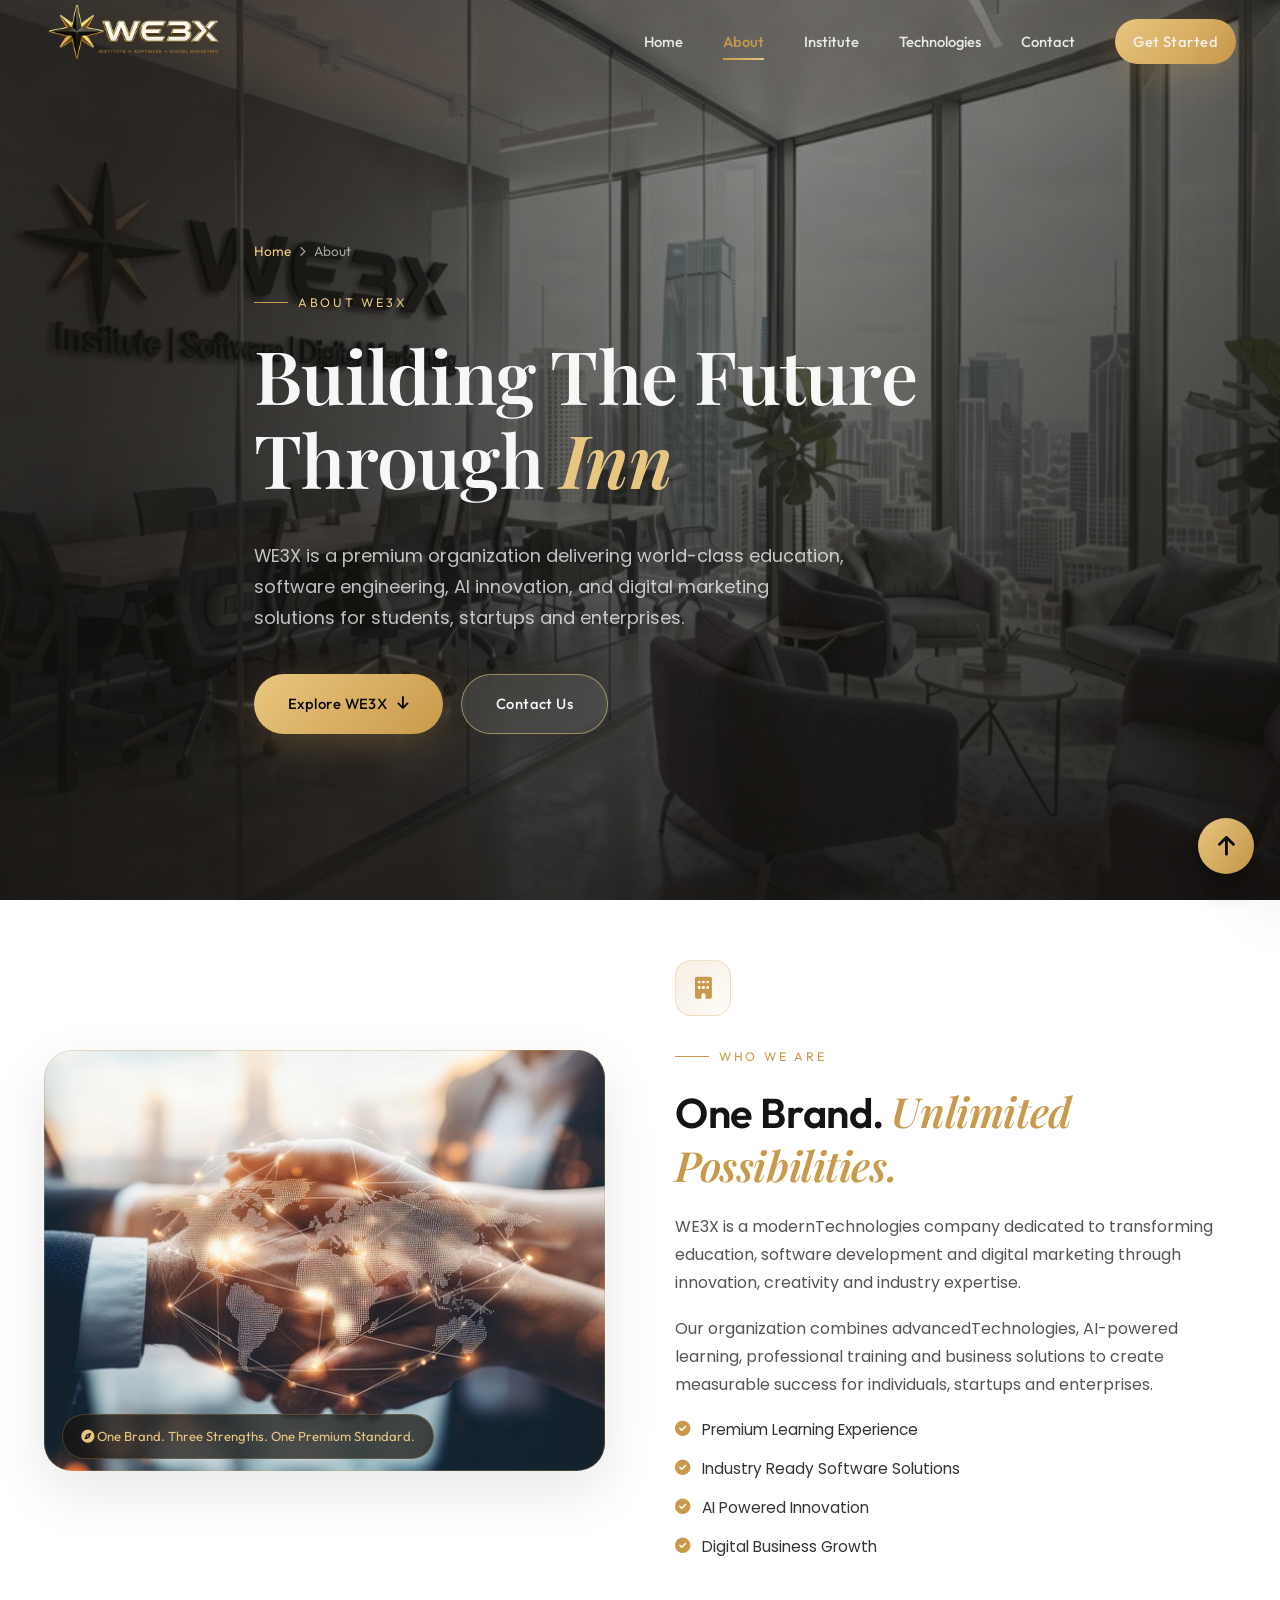
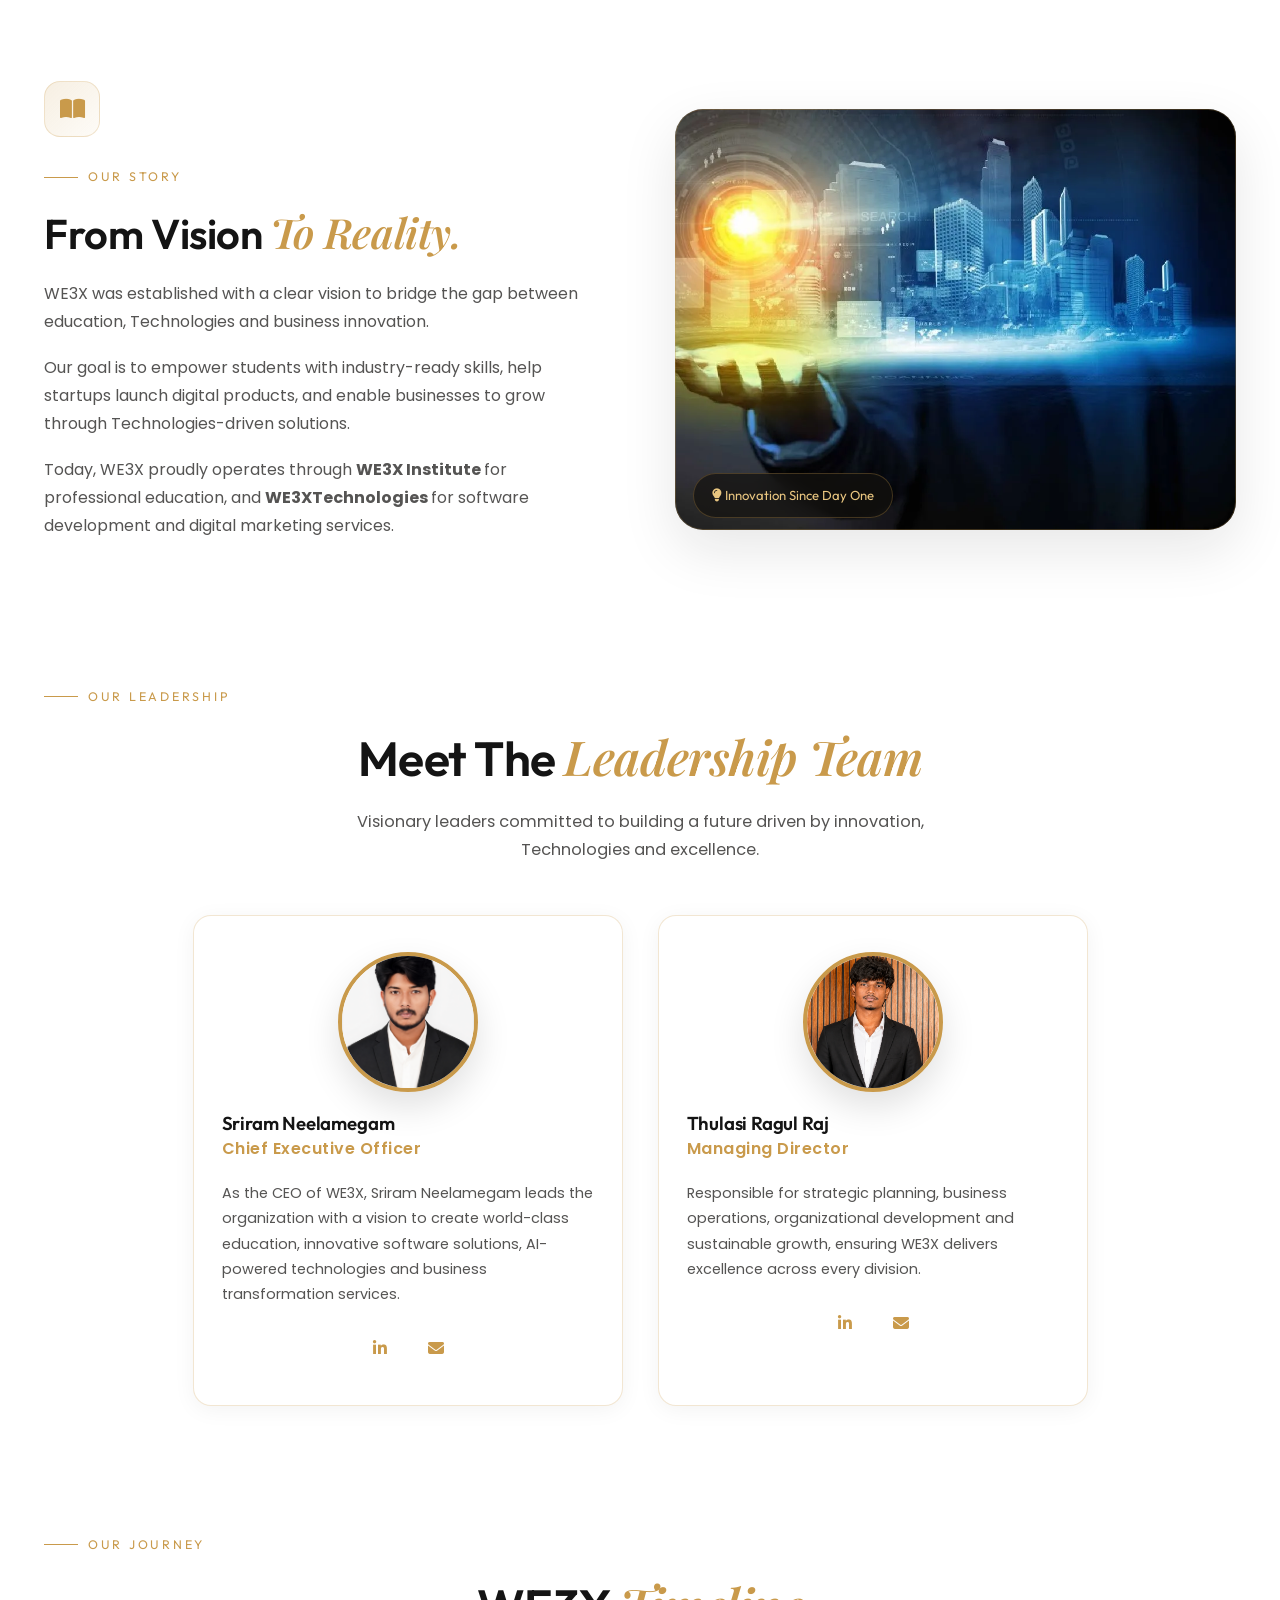
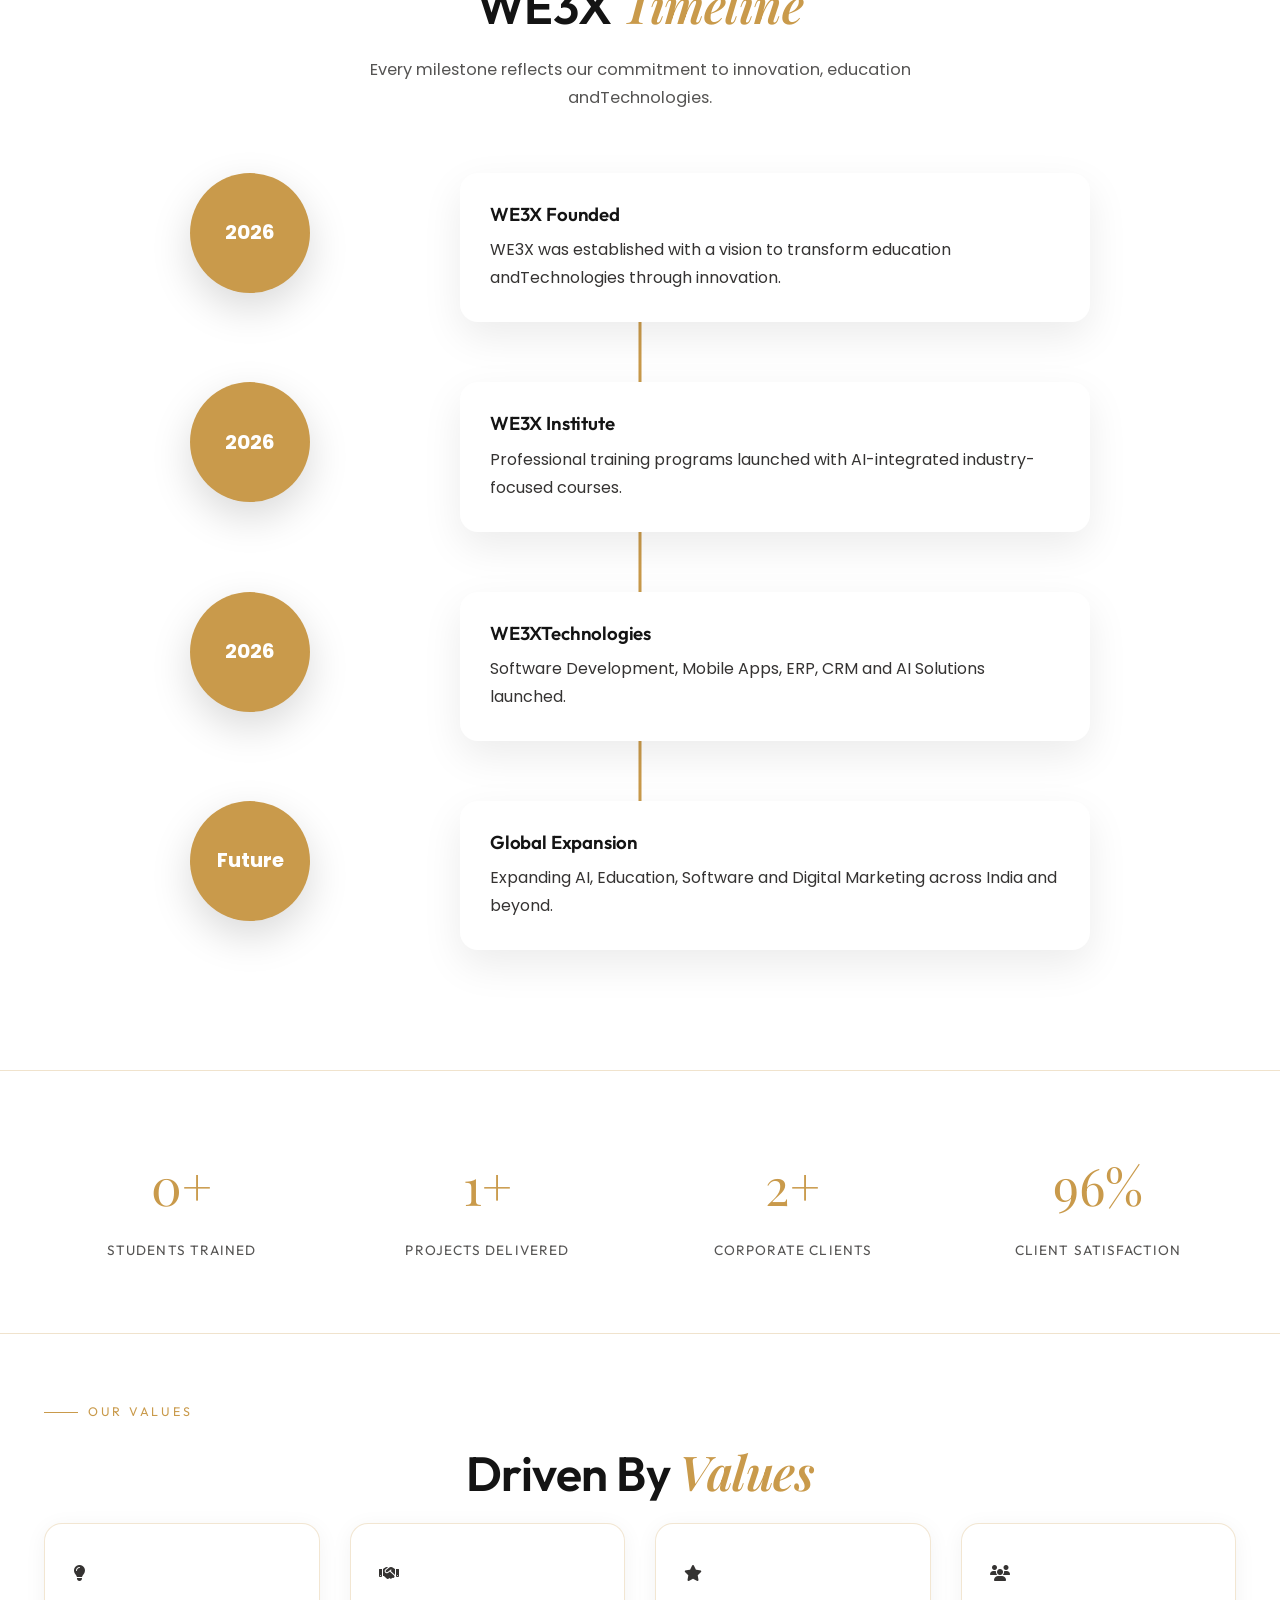
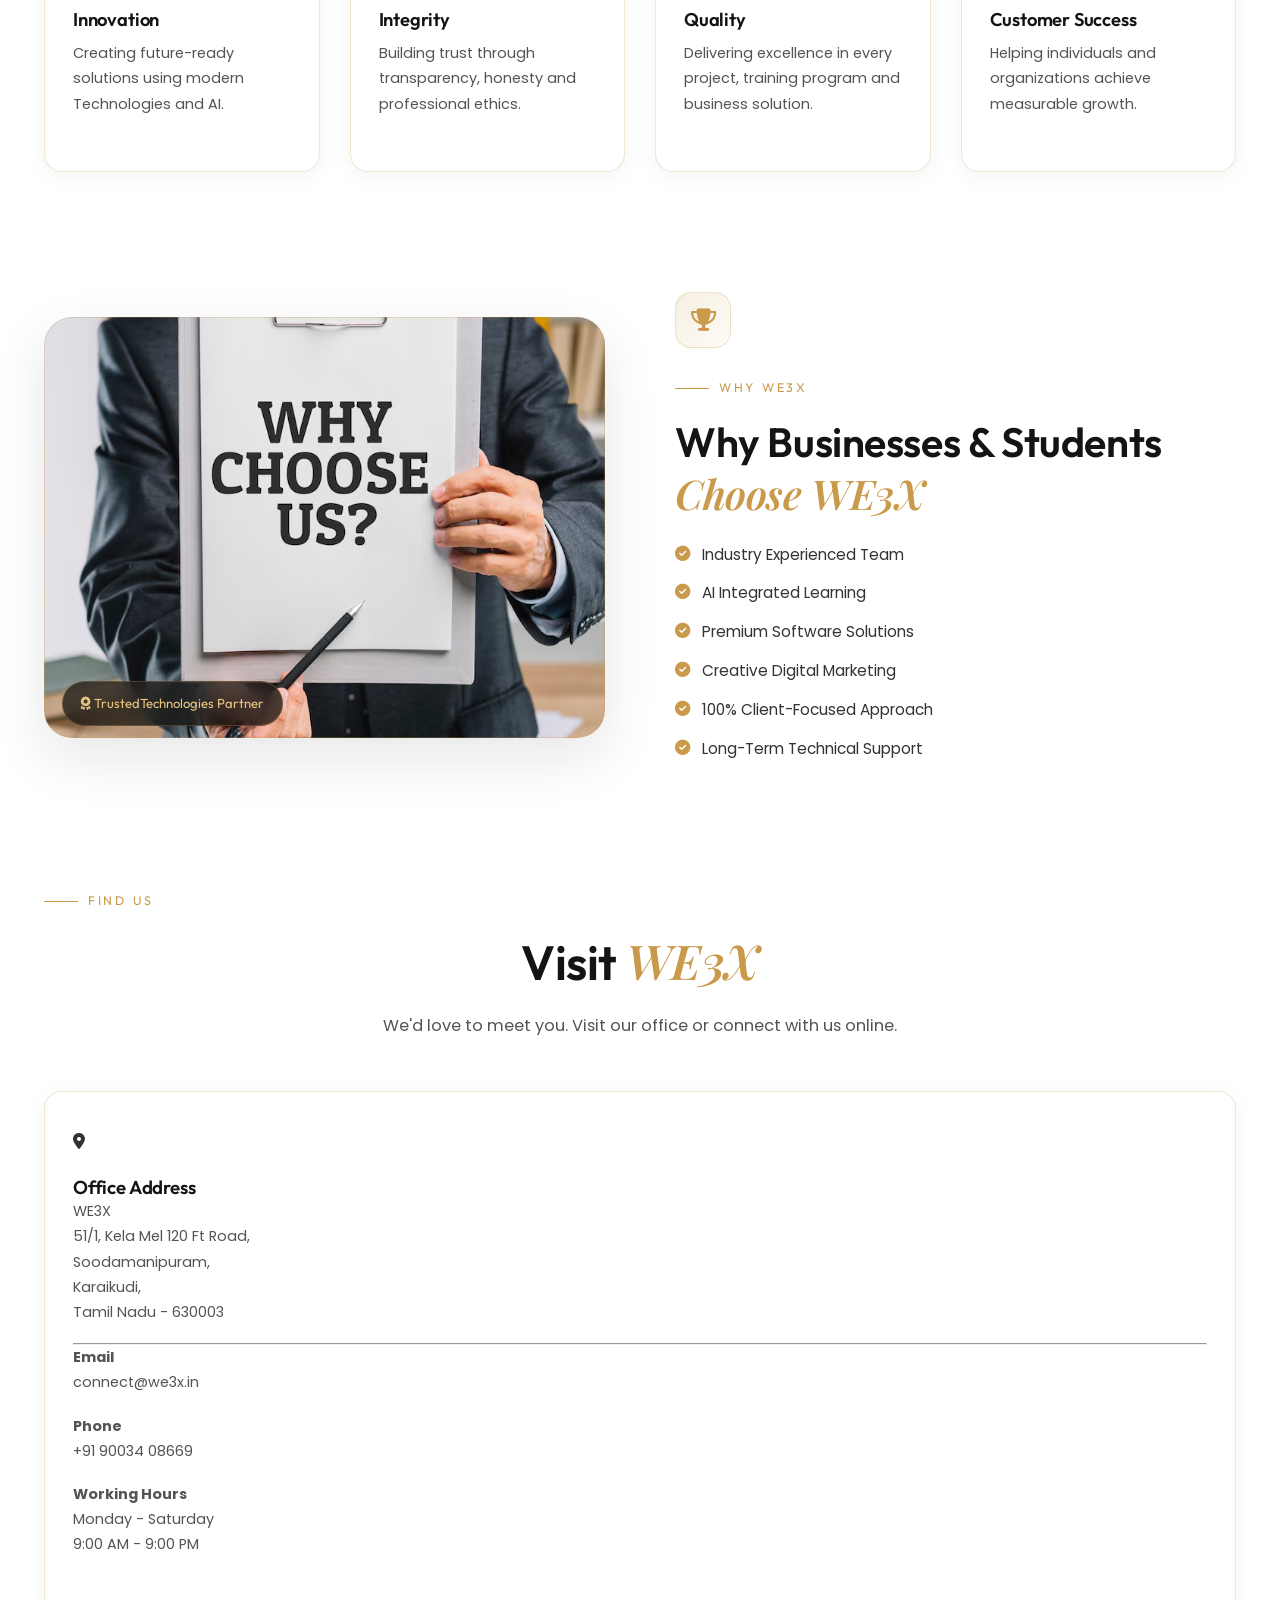
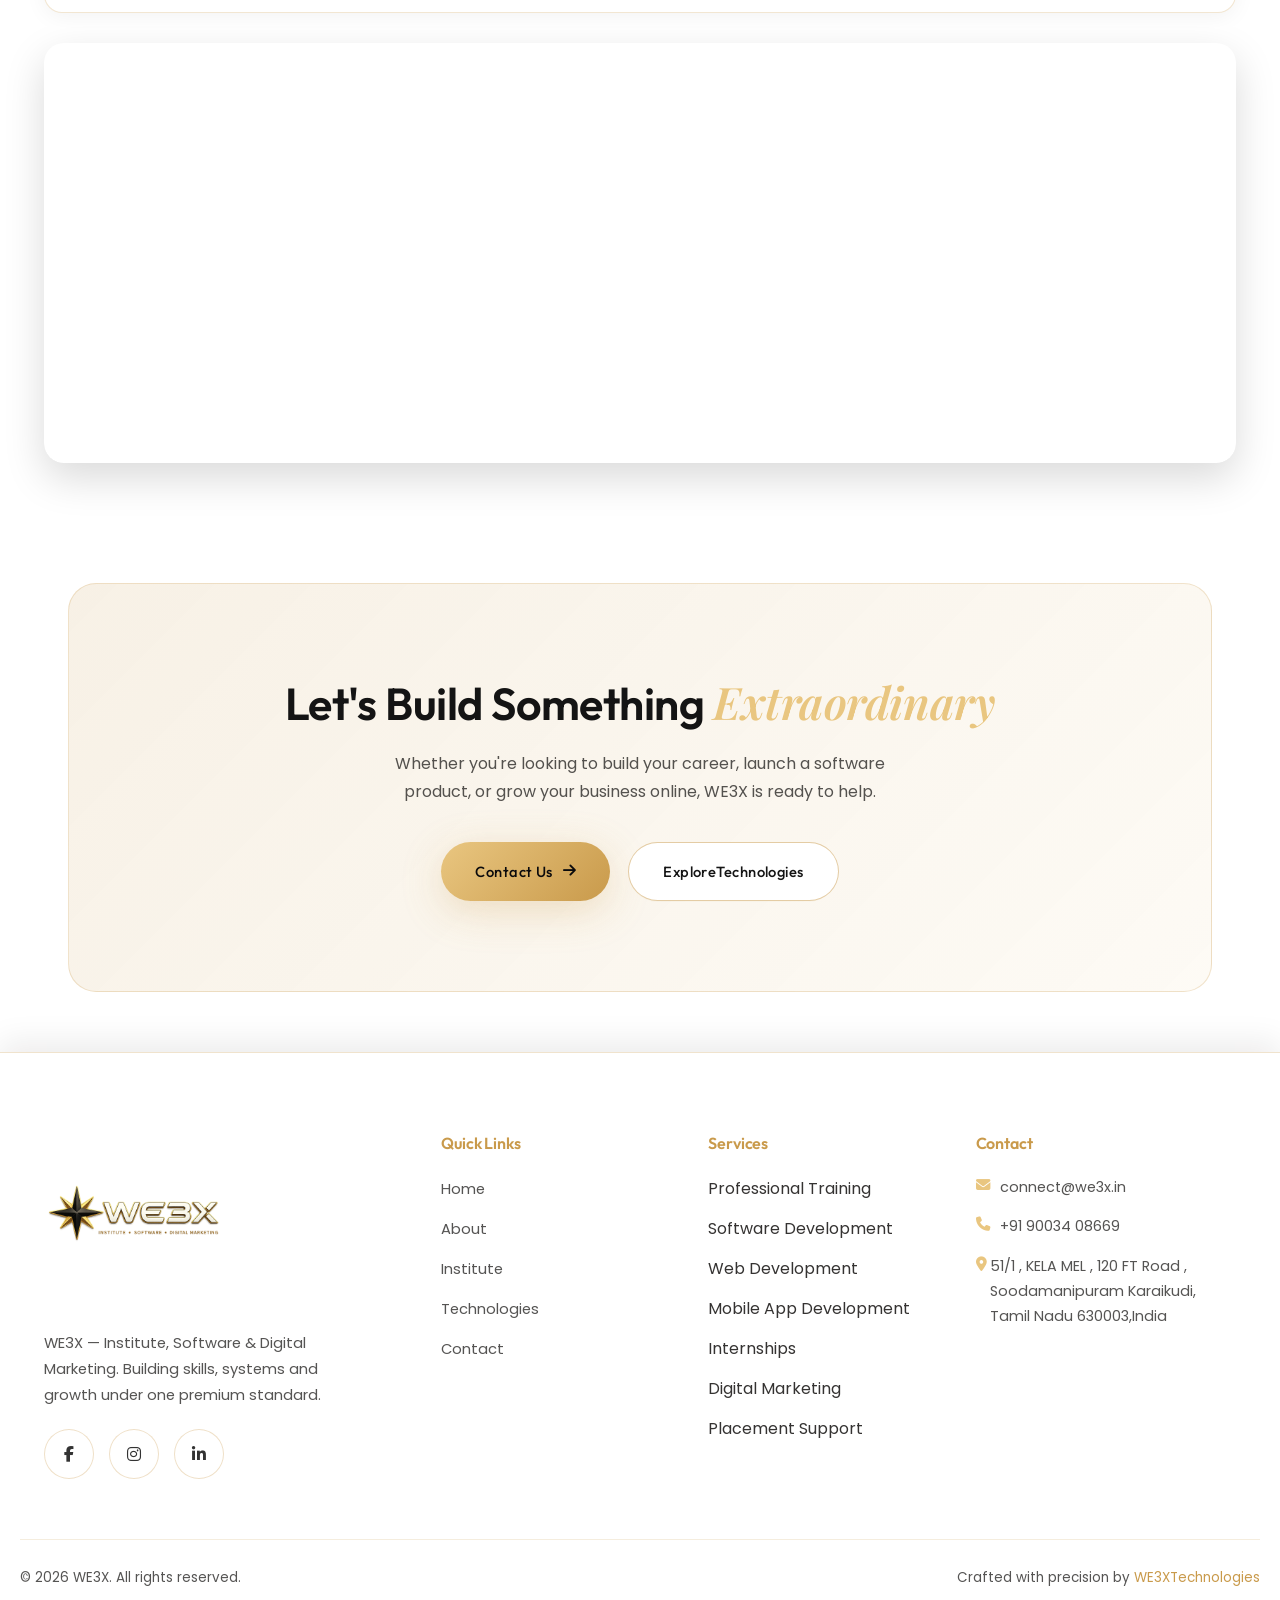
==== commit ebe8f5e5: "Describe your changes" ====
--- a/about.html
+++ b/about.html
@@ -3,20 +3,20 @@
 <head>
 <meta charset="UTF-8">
 <meta name="viewport" content="width=device-width, initial-scale=1.0">
-<title>WE3X Technology | Software Development &amp; Digital Marketing</title>
-<meta name="description" content="WE3X Technology builds websites, mobile apps, ERP, CRM and billing software, AI and cloud solutions, plus full-funnel digital marketing including SEO, Google Ads and Meta Ads.">
-<meta name="keywords" content="WE3X Technology, software development company, website development, mobile app development, ERP software, CRM software, billing software, AI solutions, cloud solutions, API development, digital marketing agency, SEO, Google Ads, Meta Ads">
+<title>WE3XTechnologies | Software Development &amp; Digital Marketing</title>
+<meta name="description" content="WE3XTechnologies builds websites, mobile apps, ERP, CRM and billing software, AI and cloud solutions, plus full-funnel digital marketing including SEO, Google Ads and Meta Ads.">
+<meta name="keywords" content="WE3XTechnologies, software development company, website development, mobile app development, ERP software, CRM software, billing software, AI solutions, cloud solutions, API development, digital marketing agency, SEO, Google Ads, Meta Ads">
 <meta name="author" content="WE3X">
 <meta name="robots" content="index, follow">
-<link rel="canonical" href="https://www.we3x.com/technology.html">
+<link rel="canonical" href="https://www.we3x.com/Technologies.html">
 <meta property="og:type" content="website">
-<meta property="og:title" content="WE3X Technology | Software Development & Digital Marketing">
+<meta property="og:title" content="WE3XTechnologies | Software Development & Digital Marketing">
 <meta property="og:description" content="Custom software, ERP/CRM systems, AI &amp; cloud solutions and performance digital marketing built to scale your business.">
 <meta property="og:image" content="images/hero1.png">
-<meta property="og:url" content="https://www.we3x.com/technology.html">
+<meta property="og:url" content="https://www.we3x.com/Technologies.html">
 <meta property="og:site_name" content="WE3X">
 <meta name="twitter:card" content="summary_large_image">
-<meta name="twitter:title" content="WE3X Technology | Software Development & Digital Marketing">
+<meta name="twitter:title" content="WE3XTechnologies | Software Development & Digital Marketing">
 <meta name="twitter:description" content="Custom software, ERP/CRM systems, AI &amp; cloud solutions and performance digital marketing built to scale your business.">
 <meta name="twitter:image" content="images/hero1.png">
 <link rel="icon" type="image/png" href="logo/logo.png">
@@ -29,8 +29,8 @@
 {
   "@context": "https://schema.org",
   "@type": "ProfessionalService",
-  "name": "WE3X Technology",
-  "url": "https://www.we3x.com/technology.html",
+  "name": "WE3XTechnologies",
+  "url": "https://www.we3x.com/Technologies.html",
   "logo": "https://www.we3x.com/logo/logo.png",
   "description": "Software development and digital marketing agency delivering websites, mobile apps, ERP/CRM systems, AI/cloud solutions and performance marketing.",
   "sameAs": ["https://www.facebook.com/we3x","https://www.instagram.com/we3x","https://www.linkedin.com/company/we3x"]
@@ -42,7 +42,7 @@
   "@type": "BreadcrumbList",
   "itemListElement": [
     {"@type":"ListItem","position":1,"name":"Home","item":"https://www.we3x.com/index.html"},
-    {"@type":"ListItem","position":2,"name":"Technology","item":"https://www.we3x.com/technology.html"}
+    {"@type":"ListItem","position":2,"name":"Technologies","item":"https://www.we3x.com/Technologies.html"}
   ]
 }
 </script>
@@ -58,7 +58,7 @@
       <a href="index.html">Home</a>
       <a href="about.html">About</a>
       <a href="institute.html">Institute</a>
-      <a href="technology.html">Technology</a>
+      <a href="Technologies.html">Technologies</a>
       <a href="index.html#contact">Contact</a>
       <a href="index.html#contact" class="btn btn-primary btn-sm nav-cta">Get Started</a>
     </nav>
@@ -90,9 +90,9 @@
     <span>Institute</span>
 </a>
 
-<a href="technology.html">
+<a href="Technologies.html">
     <i class="fa-solid fa-laptop-code"></i>
-    <span>Technology</span>
+    <span>Technologies</span>
 </a>
 
 <a href="index.html#contact">
@@ -123,7 +123,7 @@
         <h1 class="hero-title">
             Building The Future Through
             <span class="typed"
-            data-words='["Innovation.","Technology.","Education.","Excellence."]'></span>
+            data-words='["Innovation.","Technologies.","Education.","Excellence."]'></span>
         </h1>
         <p class="hero-sub">
             WE3X is a premium organization delivering
@@ -158,8 +158,8 @@
 <img src="images/about4.jpg"
 alt="WE3X Company">
 <div class="split-badge">
-<i class="fa-solid fa-award"></i>
-Premium Technology Company
+<i class="fa-solid fa-compass"></i>
+One Brand. Three Strengths. One Premium Standard.
 </div>
 </div>
 <div class="split-text"
@@ -176,7 +176,7 @@
 <em>Unlimited Possibilities.</em>
 </h2>
 <p>
-WE3X is a modern technology company
+WE3X is a modernTechnologies company
 dedicated to transforming education,
 software development and digital
 marketing through innovation,
@@ -184,7 +184,7 @@
 </p>
 <p>
 Our organization combines
-advanced technology,
+advancedTechnologies,
 AI-powered learning,
 professional training
 and business solutions
@@ -246,7 +246,7 @@
 WE3X was established with
 a clear vision to bridge the gap
 between education,
-technology and business innovation.
+Technologies and business innovation.
 </p>
 <p>
 Our goal is to empower students
@@ -254,7 +254,7 @@
 help startups launch digital products,
 and enable businesses
 to grow through
-technology-driven solutions.
+Technologies-driven solutions.
 </p>
 <p>
 Today,
@@ -265,7 +265,7 @@
 for professional education,
 and
 <strong>
-WE3X Technology
+WE3XTechnologies
 </strong>
 for software development
 and digital marketing services.
@@ -290,14 +290,14 @@
 <p class="section-sub center">
 Visionary leaders committed to building
 a future driven by innovation,
-technology and excellence.
+Technologies and excellence.
 </p>
 <div class="grid grid-3">
 <!-- CEO -->
 <div class="lux-card glass-card"
 data-reveal="up">
 <img
-src="images/hero1.png"
+src="logo/sriram_black_blazer.png"
 alt="CEO"
 class="leader-img">
 <h3>
@@ -316,10 +316,10 @@
 and business transformation services.
 </p>
 <div class="leader-social">
-<a href="#">
+<a href="https://www.linkedin.com/in/sri-ram-a44153422/">
 <i class="fa-brands fa-linkedin-in"></i>
 </a>
-<a href="#">
+<a href="https://mail.google.com/mail/?view=cm&fs=1&to=ceo@we3x.in&su=Hello%20WE3X&body=I%20want%20to%20contact%20you">
 <i class="fa-solid fa-envelope"></i>
 </a>
 </div>
@@ -329,7 +329,7 @@
 data-reveal="up"
 style="--delay:.15s;">
 <img
-src="images/hero1.png"
+src="logo/thulasi_black_blazer.png"
 alt="Managing Director"
 class="leader-img">
 <h3>
@@ -347,47 +347,17 @@
 across every division.
 </p>
 <div class="leader-social">
-<a href="#">
+<a href="https://www.linkedin.com/in/thulasi-ragul-raj-kanagaraj-5b4453395/">
 <i class="fa-brands fa-linkedin-in"></i>
 </a>
-<a href="#">
+<a href="https://mail.google.com/mail/?view=cm&fs=1&to=md@we3x.in&su=Hello%20WE3X&body=I%20want%20to%20contact%20you">
 <i class="fa-solid fa-envelope"></i>
 </a>
 </div>
 </div>
-<!-- DIRECTOR -->
-<div class="lux-card glass-card"
-data-reveal="up"
-style="--delay:.3s;">
-<img
-src="images/hero1.png"
-alt="Director"
-class="leader-img">
-<h3>
-Ragul Prasanth
-</h3>
-<span class="leader-role">
-Director
-</span>
-<p>
-Focused on technology innovation,
-client success,
-business development
-and operational excellence,
-helping WE3X deliver
-future-ready digital solutions.
-</p>
-<div class="leader-social">
-<a href="#">
-<i class="fa-brands fa-linkedin-in"></i>
-</a>
-<a href="#">
-<i class="fa-solid fa-envelope"></i>
-</a>
-</div>
-</div>
-</div>
-</div>
+
+</div>
+</div>   
 </section>
 <!-- ==========================================
 COMPANY TIMELINE
@@ -403,7 +373,7 @@
         </h2>
         <p class="section-sub center">
             Every milestone reflects our commitment
-            to innovation, education and technology.
+            to innovation, education andTechnologies.
         </p>
         <div class="timeline">
             <div class="timeline-item" data-reveal="left">
@@ -412,7 +382,7 @@
                     <h3>WE3X Founded</h3>
                     <p>
                         WE3X was established with a vision to transform
-                        education and technology through innovation.
+                        education andTechnologies through innovation.
                     </p>
                 </div>
             </div>
@@ -429,7 +399,7 @@
             <div class="timeline-item" data-reveal="left">
                 <div class="timeline-year">2026</div>
                 <div class="timeline-content">
-                    <h3>WE3X Technology</h3>
+                    <h3>WE3XTechnologies</h3>
                     <p>
                         Software Development,
                         Mobile Apps,
@@ -454,58 +424,17 @@
         </div>
     </div>
 </section>
-<!-- ==========================================
-COMPANY STATISTICS
-========================================== -->
-<section class="section-pad alt-section">
-<div class="container">
-<div class="eyebrow center">
-OUR ACHIEVEMENTS
-</div>
-<h2 class="section-title center">
-Growing With
-<em>Excellence</em>
-</h2>
-<div class="grid grid-4">
-<div class="lux-card glass-card">
-<h2 class="counter"
-data-target="500">
-0
-</h2>
-<h4>
-Students Trained
-</h4>
-</div>
-<div class="lux-card glass-card">
-<h2 class="counter"
-data-target="100">
-0
-</h2>
-<h4>
-Projects Completed
-</h4>
-</div>
-<div class="lux-card glass-card">
-<h2 class="counter"
-data-target="50">
-0
-</h2>
-<h4>
-Business Clients
-</h4>
-</div>
-<div class="lux-card glass-card">
-<h2 class="counter"
-data-target="100">
-0
-</h2>
-<h4>
-Success Commitment %
-</h4>
-</div>
-</div>
-</div>
-</section>
+
+  <!-- ===================== COUNTERS ===================== -->
+  <section class="counters">
+    <div class="container counter-grid">
+      <div class="counter-item" data-reveal="scale"><div class="num" data-target="0" data-suffix="+">0</div><div class="label">Students Trained</div></div>
+      <div class="counter-item" data-reveal="scale" style="--delay:0.1s"><div class="num" data-target="2" data-suffix="+">0</div><div class="label">Projects Delivered</div></div>
+      <div class="counter-item" data-reveal="scale" style="--delay:0.2s"><div class="num" data-target="3" data-suffix="+">0</div><div class="label">Corporate Clients</div></div>
+      <div class="counter-item" data-reveal="scale" style="--delay:0.3s"><div class="num" data-target="98" data-suffix="%">0</div><div class="label">Client Satisfaction</div></div>
+    </div>
+  </section>
+
 <!-- ==========================================
 CORE VALUES
 ========================================== -->
@@ -529,7 +458,7 @@
 <p>
 Creating future-ready
 solutions using modern
-technology and AI.
+Technologies and AI.
 </p>
 </div>
 <div class="lux-card glass-card">
@@ -589,7 +518,7 @@
 alt="Why WE3X">
 <div class="split-badge">
 <i class="fa-solid fa-award"></i>
-Trusted Technology Partner
+TrustedTechnologies Partner
 </div>
 </div>
 <div class="split-text"
@@ -721,35 +650,128 @@
 Contact Us
 <i class="fa-solid fa-arrow-right"></i>
 </a>
-<a href="technology.html"
+<a href="Technologies.html"
 class="btn btn-outline">
-Explore Technology
-</a>
-</div>
-</div>
-</div>
-</section>
-<!-- ===================================================================================================== -->
+ExploreTechnologies
+</a>
+</div>
+</div>
+</div>
+</section>
 </main>
+
+
+<!-- ===================== FOOTER ===================== -->
 <footer class="site-footer">
   <div class="container footer-grid">
     <div class="footer-brand">
       <a href="index.html" class="brand"><img src="logo/logo.png" alt="WE3X Logo" width="42" height="42" loading="lazy"></a>
       <p>WE3X — Institute, Software &amp; Digital Marketing. Building skills, systems and growth under one premium standard.</p>
       <div class="social-row">
-        <a href="#" aria-label="Facebook"><i class="fa-brands fa-facebook-f"></i></a>
-        <a href="#" aria-label="Instagram"><i class="fa-brands fa-instagram"></i></a>
-        <a href="#" aria-label="LinkedIn"><i class="fa-brands fa-linkedin-in"></i></a>
-        <a href="#" aria-label="YouTube"><i class="fa-brands fa-youtube"></i></a>
+       <div class="facebook-dropdown">
+    <a href="javascript:void(0)" class="facebook-btn">
+        <i class="fa-brands fa-facebook-f"></i>
+    </a>
+    <div class="facebook-card">
+        <div class="facebook-header">
+            <i class="fa-brands fa-facebook-f"></i>
+            <span>Facebook</span>
+        </div>
+        <a href="https://www.facebook.com/WE3xTechnologies/" target="_blank" class="facebook-account">
+            <div class="facebook-account-icon">
+                <i class="fa-brands fa-facebook-f"></i>
+            </div>
+            <div class="facebook-account-info">
+                <p>WE3X Technologies</p>
+            </div>
+        </a>
+        <a href="https://www.facebook.com/WE3Xinstitute/" target="_blank" class="facebook-account">
+            <div class="facebook-account-icon">
+                <i class="fa-brands fa-facebook-f"></i>
+            </div>
+            <div class="facebook-account-info">
+                <p>WE3X Institute</p>
+            </div>
+        </a>
+    </div>
+</div>
+       <div class="insta-dropdown">
+    <a href="javascript:void(0)" class="social-icon insta-btn">
+        <i class="fa-brands fa-instagram"></i>
+    </a>
+    <div class="insta-card">
+        <div class="insta-header">
+            <i class="fa-brands fa-instagram"></i>
+            <span>Instagram</span>
+        </div>
+        <a href="https://www.instagram.com/we3x_tech/" target="_blank" class="insta-account">
+            <div class="insta-account-icon">
+                <i class="fa-brands fa-instagram"></i>
+            </div>
+            <div class="insta-account-info">
+                <p>WE3X Technologies</p>
+            </div>
+        </a>
+        <a href="https://www.linkedin.com/company/we3x-institute/" target="_blank" class="insta-account">
+            <div class="insta-account-icon">
+                <i class="fa-brands fa-instagram"></i>
+            </div>
+            <div class="insta-account-info">
+                <p>WE3X Institute</p>
+            </div>
+        </a>
+    </div>
+</div>
+       <div class="linkedin-dropdown">
+    <a href="javascript:void(0)" class="linkedin-btn">
+        <i class="fa-brands fa-linkedin-in"></i>
+    </a>
+    <div class="linkedin-card">
+        <div class="linkedin-header">
+            <i class="fa-brands fa-linkedin-in"></i>
+            <span>LinkedIn</span>
+        </div>
+        <a href="https://www.linkedin.com/company/we3xtechnologies/" target="_blank" class="linkedin-account">
+            <div class="linkedin-account-icon">
+                <i class="fa-brands fa-linkedin-in"></i>
+            </div>
+            <div class="linkedin-account-info">
+                <p>WE3X Technologies</p>
+            </div>
+        </a>
+        <a href="https://www.linkedin.com/company/we3x-institute/" target="_blank" class="linkedin-account">
+            <div class="linkedin-account-icon">
+                <i class="fa-brands fa-linkedin-in"></i>
+            </div>
+            <div class="linkedin-account-info">
+                <p>WE3X Institute</p>
+            </div>
+        </a>
+    </div>
+</div> 
       </div>
     </div>
     <div class="footer-col">
       <h4>Quick Links</h4>
-      <ul><li><a href="index.html">Home</a></li><li><a href="about.html">About</a></li><li><a href="institute.html">Institute</a></li><li><a href="technology.html">Technology</a></li><li><a href="index.html#contact">Contact</a></li></ul>
+      <ul>
+        <li><a href="index.html">Home</a></li>
+        <li><a href="about.html">About</a></li>
+        <li><a href="institute.html">Institute</a></li>
+        <li><a href="Technologies.html">Technologies</a></li>
+        <li><a href="index.html#contact">Contact</a></li>
+      </ul>
     </div>
     <div class="footer-col">
       <h4>Services</h4>
-      <ul><li><a href="institute.html">Professional Training</a></li><li><a href="technology.html">Software Development</a></li><li><a href="technology.html">Digital Marketing</a></li><li><a href="institute.html">Placement Support</a></li></ul>
+      <ul>
+        <li>Professional Training</li>
+        <li>Software Development</li>
+        <li>Web Development</li>
+        <li>Mobile App Development</li>
+        <li>Internships</li>
+        <li>Digital Marketing</li>
+        <li>Placement Support</li>
+      </ul>
     </div>
     <div class="footer-col">
       <h4>Contact</h4>
@@ -761,9 +783,11 @@
   </div>
   <div class="container footer-bottom">
     <span>&copy; 2026 WE3X. All rights reserved.</span>
-    <span>Crafted with precision by <a href="#">WE3X Technology</a></span>
+    <span>Crafted with precision by <a href="#">WE3XTechnologies</a></span>
   </div>
 </footer>
+
+<!-- ===================== FLOATING BUTTONS ===================== -->
 <div class="float-stack">
   <button class="float-btn totop-btn" aria-label="Back to top"><i class="fa-solid fa-arrow-up"></i></button>
 </div>
--- a/style.css
+++ b/style.css
@@ -81,7 +81,6 @@
 @media (prefers-reduced-motion: reduce){
   *,*::before,*::after{animation-duration:0.001ms !important;animation-iteration-count:1 !important;transition-duration:0.001ms !important;scroll-behavior:auto !important;}
 }
-
 /* --------------------------------- LAYOUT -------------------------------- */
 .container{
   width:100%;
@@ -89,7 +88,15 @@
   margin-inline:auto;
   padding-inline:24px;
 }
-.section-pad{padding-block:110px;}
+.section-pad{
+    padding:60px 0;
+}
+
+@media(max-width:768px){
+    .section-pad{
+        padding:35px 0;
+    }
+}
 .alt-section{background:var(--alt-bg);}
 
 .eyebrow{
@@ -507,7 +514,12 @@
 
 /* --------------------------------- CARD GRIDS ----------------------------- */
 .grid{display:grid;gap:30px;}
-.grid-3{grid-template-columns:repeat(3,1fr);}
+.grid-3{
+    display:grid;
+    grid-template-columns:repeat(auto-fit,minmax(380px,430px));
+    justify-content:center;
+    gap:35px;
+}
 .grid-4{grid-template-columns:repeat(4,1fr);}
 @media (max-width:980px){.grid-3{grid-template-columns:repeat(2,1fr);}.grid-4{grid-template-columns:repeat(2,1fr);}}
 @media (max-width:600px){.grid-3,.grid-4{grid-template-columns:1fr;}}
@@ -635,14 +647,74 @@
 .footer-col a:hover{color:var(--gold);padding-left:4px;}
 .footer-col .contact-line{display:flex;gap:10px;color:var(--text-body);font-size:0.9rem;margin-bottom:14px;align-items:flex-start;}
 .footer-col .contact-line i{color:var(--gold-light);margin-top:3px;}
-.social-row{display:flex;gap:12px;margin-top:20px;}
-.social-row a{
-  width:40px;height:40px;border-radius:50%;
-  display:flex;align-items:center;justify-content:center;
-  border:1px solid var(--glass-border);
-  transition:background .35s, border-color .35s, transform .35s;
-}
-.social-row a:hover{background:var(--gold);border-color:var(--gold);color:var(--black);transform:translateY(-4px);}
+.social-row{
+    display:flex;
+    align-items:center;
+    gap:15px;
+    margin-top:20px;
+}
+.social-row > a{
+    width:40px;
+    height:40px;
+    border-radius:50%;
+    display:flex;
+    align-items:center;
+    justify-content:center;
+    border:1px solid var(--glass-border);
+    transition:background .35s, border-color .35s, transform .35s;
+}
+
+.social-row > a:hover{
+    background:var(--gold);
+    border-color:var(--gold);
+    color:var(--black);
+    transform:translateY(-4px);
+}
+.social-row{
+
+    display:flex;
+
+    align-items:center;
+
+    gap:15px;
+
+}
+
+.social-row > a,
+.social-row .insta-btn{
+
+    width:50px;
+
+    height:50px;
+
+    border-radius:50%;
+
+    display:flex;
+
+    align-items:center;
+
+    justify-content:center;
+
+    border:1px solid rgba(201,154,75,.3);
+
+    color:#333;
+
+    background:#fff;
+
+    transition:.3s ease;
+
+}
+
+.social-row > a:hover,
+.social-row .insta-btn:hover{
+
+    background:#C99A4B;
+
+    color:#fff;
+
+    transform:translateY(-5px);
+
+}
 .footer-bottom{
   border-top:1px solid rgba(201,154,75,0.18);
   color:var(--text-body);
@@ -676,6 +748,488 @@
     opacity:1;
 }
 
+
+/*=========================================
+ Premium Instagram Card
+=========================================*/
+
+.insta-dropdown{
+    position:relative;
+}
+
+.insta-card{
+
+    position:absolute;
+
+    bottom:70px;
+
+    left:50%;
+
+    transform:translateX(-50%) translateY(15px);
+
+    width:280px;
+
+    background:#fff;
+
+    border-radius:18px;
+
+    box-shadow:0 20px 50px rgba(0,0,0,.15);
+
+    border:1px solid rgba(201,154,75,.15);
+
+    overflow:hidden;
+
+    opacity:0;
+
+    visibility:hidden;
+
+    transition:.35s ease;
+
+    z-index:999;
+
+}
+
+.insta-dropdown:hover .insta-card{
+
+    opacity:1;
+
+    visibility:visible;
+
+    transform:translateX(-50%) translateY(0);
+
+}
+
+.insta-header{
+
+    display:flex;
+
+    align-items:center;
+
+    gap:10px;
+
+    padding:15px 18px;
+
+    font-weight:600;
+
+    border-bottom:1px solid #eee;
+
+    color:#C99A4B;
+
+}
+
+.insta-account{
+
+    display:flex;
+
+    align-items:center;
+
+    justify-content:flex-start;
+
+    gap:15px;
+
+    width:100%;
+
+    height:auto;
+
+    padding:15px 18px;
+
+    text-decoration:none;
+
+    transition:.3s;
+
+    border:none;
+
+    border-radius:0;
+
+    background:transparent;
+
+    color:#333;
+
+}
+
+.insta-account:hover{
+
+    background:#faf7f2;
+
+}
+
+.insta-account-icon{
+
+    width:46px;
+
+    height:46px;
+
+    border-radius:50%;
+
+    background:#C99A4B;
+
+    display:flex;
+
+    justify-content:center;
+
+    align-items:center;
+
+    flex-shrink:0;
+
+}
+
+.insta-account-icon i{
+
+    color:#fff;
+
+    font-size:20px;
+
+}
+
+.insta-account-info{
+
+    display:flex;
+
+    flex-direction:column;
+
+}
+
+.insta-account-info h4{
+
+    margin:0;
+
+    font-size:15px;
+
+    color:#222;
+
+    font-weight:600;
+
+}
+
+.insta-account-info p{
+
+    margin:0;
+
+    font-size:15px;
+
+    color:#666;
+
+    font-weight:500;
+
+}
+
+/* Arrow */
+
+.insta-card::after{
+
+    content:"";
+
+    position:absolute;
+
+    bottom:-8px;
+
+    left:50%;
+
+    transform:translateX(-50%) rotate(45deg);
+
+    width:16px;
+
+    height:16px;
+
+    background:#fff;
+
+}
+
+/*=========================================
+ Premium Facebook Card
+=========================================*/
+
+.facebook-dropdown{
+    position:relative;
+}
+
+.facebook-card{
+
+    position:absolute;
+
+    bottom:55px;
+
+    left:50%;
+
+    transform:translateX(-50%) translateY(15px);
+
+    width:280px;
+
+    background:#fff;
+
+    border-radius:18px;
+
+    box-shadow:0 20px 50px rgba(0,0,0,.15);
+
+    border:1px solid rgba(201,154,75,.15);
+
+    overflow:hidden;
+
+    opacity:0;
+
+    visibility:hidden;
+
+    transition:.35s ease;
+
+    z-index:999;
+
+}
+
+.facebook-btn:hover + .facebook-card,
+.facebook-card:hover{
+
+    opacity:1;
+
+    visibility:visible;
+
+    transform:translateX(-50%) translateY(0);
+
+}
+
+.facebook-header{
+
+    display:flex;
+
+    align-items:center;
+
+    gap:10px;
+
+    padding:15px 18px;
+
+    font-weight:600;
+
+    border-bottom:1px solid #eee;
+
+    color:#C99A4B;
+
+}
+
+.facebook-account{
+
+    display:flex;
+
+    align-items:center;
+
+    justify-content:flex-start;
+
+    gap:15px;
+
+    width:100%;
+
+    padding:15px 18px;
+
+    text-decoration:none;
+
+    color:#333;
+
+    transition:.3s;
+
+}
+
+.facebook-account:hover{
+
+    background:#faf7f2;
+
+}
+
+.facebook-account-icon{
+
+    width:46px;
+
+    height:46px;
+
+    border-radius:50%;
+
+    background:#C99A4B;
+
+    display:flex;
+
+    align-items:center;
+
+    justify-content:center;
+
+    flex-shrink:0;
+
+}
+
+.facebook-account-icon i{
+
+    color:#fff;
+
+    font-size:18px;
+
+}
+
+.facebook-account-info{
+
+    display:flex;
+
+    flex-direction:column;
+
+}
+
+.facebook-account-info p{
+
+    margin:0;
+
+    font-size:15px;
+
+    color:#666;
+
+    font-weight:500;
+
+}
+
+.facebook-card::after{
+
+    content:"";
+
+    position:absolute;
+
+    bottom:-8px;
+
+    left:50%;
+
+    transform:translateX(-50%) rotate(45deg);
+
+    width:16px;
+
+    height:16px;
+
+    background:#fff;
+
+}
+.facebook-btn{
+
+    width:50px;
+
+    height:50px;
+
+    border-radius:50%;
+
+    display:flex;
+
+    align-items:center;
+
+    justify-content:center;
+
+    background:#fff;
+
+    border:1px solid rgba(201,154,75,.3);
+
+    color:#333;
+
+    transition:.3s ease;
+
+}
+
+.facebook-btn:hover{
+
+    background:#C99A4B;
+
+    color:#fff;
+
+    transform:translateY(-5px);
+
+}
+
+/*=========================================
+ Premium LinkedIn Card
+=========================================*/
+.linkedin-dropdown{
+    position:relative;
+}
+.linkedin-btn{
+    width:50px;
+    height:50px;
+    border-radius:50%;
+    display:flex;
+    justify-content:center;
+    align-items:center;
+    background:#fff;
+    border:1px solid rgba(201,154,75,.3);
+    color:#333;
+    transition:.3s ease;
+}
+.linkedin-btn:hover{
+    background:#C99A4B;
+    color:#fff;
+    transform:translateY(-5px);
+}
+.linkedin-card{
+    position:absolute;
+    bottom:55px;
+    left:50%;
+    transform:translateX(-50%) translateY(15px);
+    width:280px;
+    background:#fff;
+    border-radius:18px;
+    box-shadow:0 20px 50px rgba(0,0,0,.15);
+    border:1px solid rgba(201,154,75,.15);
+    overflow:hidden;
+    opacity:0;
+    visibility:hidden;
+    transition:.35s ease;
+    z-index:999;
+}
+.linkedin-btn:hover + .linkedin-card,
+.linkedin-card:hover{
+    opacity:1;
+    visibility:visible;
+    transform:translateX(-50%) translateY(0);
+}
+.linkedin-header{
+    display:flex;
+    align-items:center;
+    gap:10px;
+    padding:15px 18px;
+    color:#C99A4B;
+    font-weight:600;
+    border-bottom:1px solid #eee;
+}
+.linkedin-account{
+    display:flex;
+    align-items:center;
+    gap:15px;
+    width:100%;
+    padding:15px 18px;
+    text-decoration:none;
+    color:#333;
+    transition:.3s;
+}
+.linkedin-account:hover{
+    background:#faf7f2;
+}
+.linkedin-account-icon{
+    width:46px;
+    height:46px;
+    border-radius:50%;
+    background:#C99A4B;
+    display:flex;
+    justify-content:center;
+    align-items:center;
+    flex-shrink:0;
+}
+.linkedin-account-icon i{
+    color:#fff;
+    font-size:18px;
+}
+.linkedin-account-info p{
+    margin:0;
+    font-size:15px;
+    color:#666;
+    font-weight:500;
+}
+.linkedin-card::after{
+    content:"";
+    position:absolute;
+    bottom:-8px;
+    left:50%;
+    transform:translateX(-50%) rotate(45deg);
+    width:16px;
+    height:16px;
+    background:#fff;
+}
 /* --------------------------------- FLOATING BUTTONS -------------------------- */
 .float-stack{position:fixed;right:26px;bottom:26px;display:flex;flex-direction:column;gap:14px;z-index:850;}
 .float-btn{
@@ -693,7 +1247,6 @@
   opacity:0;pointer-events:none;transform:translateY(10px);
 }
 .totop-btn.show{opacity:1;pointer-events:auto;transform:translateY(0);}
-
 /* --------------------------------- SCROLL REVEAL ------------------------------ */
 [data-reveal]{opacity:0;transition:opacity .9s var(--ease), transform .9s var(--ease), filter .9s var(--ease);}
 [data-reveal="up"]{transform:translateY(50px);}
@@ -702,66 +1255,49 @@
 [data-reveal="scale"]{transform:scale(0.85);}
 [data-reveal="blur"]{filter:blur(14px);}
 [data-reveal].in-view{opacity:1;transform:translate(0,0) scale(1);filter:blur(0);}
-
 /* stagger helper */
 [data-reveal].in-view{transition-delay:var(--delay,0s);}
-
 /* --------------------------------- PARALLAX ----------------------------------- */
 .parallax-layer{will-change:transform;}
-
 /* --------------------------------- MISC --------------------------------------- */
 .skip-link{
   position:absolute;left:-999px;top:0;background:var(--gold);color:var(--black);padding:12px 20px;z-index:1200;border-radius:0 0 8px 0;
 }
 .skip-link:focus{left:0;}
-
 ::selection{background:var(--gold);color:var(--black);}
-
 .badge-pill{
   display:inline-flex;align-items:center;gap:8px;
   padding:8px 16px;border-radius:50px;font-size:0.8rem;font-family:var(--font-heading);
   background:rgba(233,198,128,0.08);border:1px solid var(--glass-border);color:var(--gold-light);
 }
-
 /* =====================================================
    MOBILE HEADER RESPONSIVE
 ===================================================== */
-
 @media screen and (max-width:768px){
-
     /* Hide Desktop Navigation */
     .nav-desktop{
-        display:none !important;
-        
+        display:none !important;   
     }
-
     /* Show Hamburger */
     .hamburger{
         display:block !important;
         width:44px;
         height:34px;
     }
-
     .hamburger span{
-
     height:3px;
-
     border-radius:20px;
-
-}
-
+}
     /* Header Layout */
     .site-header{
         height:72px;
     }
-
     .site-header .container{
         display:flex;
         justify-content:space-between;
         align-items:center;
         padding:0 18px;
     }
-
     /* Logo */
     .brand{
         display:flex;
@@ -769,120 +1305,70 @@
         gap:10px;
         flex-shrink:0;
     }
-
     .brand img{
         padding-top: 10px;
         width:120px;
         height:auto;
     }
-
     .brand-name{
         font-size:30px;
         line-height:1;
     }
-
     /* Mobile Menu */
     .nav-mobile{
         width:280px;
     }
-
 }
 /* ==========================
    Mobile Menu Header
 ========================== */
-
 .mobile-menu-header{
-
-    display:flex;
-
-    align-items:center;
-
+    display:flex;
+    align-items:center;
     gap:16px;
-
     padding-bottom:25px;
-
     margin-bottom:25px;
-
     border-bottom:1px solid rgba(201,154,75,.15);
-
-}
-
+}
 .mobile-menu-header img{
-
     width: 200px;;
-
     height:auto;
-
-}
-
+}
 .mobile-menu-header h3{
-
     font-family:var(--font-heading);
-
     font-size:26px;
-
     font-weight:700;
-
     color:var(--text-heading);
-
-}
-
+}
 .mobile-menu-header h3 span{
-
     color:var(--gold);
-
-}
-
+}
 /* ==========================
    Mobile Menu Close Button
 ========================== */
-
 .menu-close{
-
     position:absolute;
-
     top:25px;
-
     right:25px;
-
     width:44px;
-
     height:44px;
-
     border-radius:50%;
-
-    display:flex;
-
-    align-items:center;
-
+    display:flex;
+    align-items:center;
     justify-content:center;
-
     background:rgba(201,154,75,.12);
-
     border:1px solid rgba(201,154,75,.25);
-
     color:var(--gold);
-
     font-size:22px;
-
     cursor:pointer;
-
     transition:.3s;
-
-}
-
+}
 .menu-close:hover{
-
     background:var(--gold);
-
     color:#fff;
-
     transform:rotate(90deg);
-
-}
-
+}
 /* ===== Mobile Menu Close Button ===== */
-
 .menu-close{
     position:absolute;
     top:20px;
@@ -900,100 +1386,57 @@
     cursor:pointer;
     transition:.3s ease;
 }
-
 .menu-close:hover{
     background:#C99A4B;
     color:#fff;
     transform:rotate(90deg);
 }
-
-
 /* Leadership */
-
 .leader-img{
-
 width:140px;
 height:140px;
-
 border-radius:50%;
-
 object-fit:cover;
-
 display:block;
-
 margin:0 auto 20px;
-
 border:4px solid var(--gold);
-
 box-shadow:0 15px 35px rgba(0,0,0,.12);
-
-}
-
+}
 .leader-role{
-
 display:block;
-
 margin-bottom:18px;
-
 color:var(--gold);
-
 font-weight:600;
-
 letter-spacing:.5px;
-
-}
-
+}
 .leader-social{
-
 display:flex;
-
 justify-content:center;
-
 gap:14px;
-
 margin-top:20px;
-
-}
-
+}
 .leader-social a{
-
 width:42px;
 height:42px;
-
 border-radius:50%;
-
 display:flex;
-
 align-items:center;
-
 justify-content:center;
-
 background:#fff;
-
 color:var(--gold);
-
 transition:.35s;
-
-}
-
+}
 .leader-social a:hover{
-
 background:var(--gold);
-
 color:#fff;
-
 transform:translateY(-5px);
-
-}
-
+}
 /* Timeline */
-
 .timeline{
 max-width:900px;
 margin:auto;
 position:relative;
 }
-
 .timeline::before{
 content:"";
 position:absolute;
@@ -1004,14 +1447,12 @@
 background:var(--gold);
 transform:translateX(-50%);
 }
-
 .timeline-item{
 display:flex;
 justify-content:space-between;
 margin:60px 0;
 position:relative;
 }
-
 .timeline-year{
 width:120px;
 height:120px;
@@ -1026,7 +1467,6 @@
 box-shadow:0 15px 40px rgba(0,0,0,.15);
 z-index:2;
 }
-
 .timeline-content{
 width:70%;
 background:#fff;
@@ -1034,64 +1474,43 @@
 border-radius:18px;
 box-shadow:0 15px 40px rgba(0,0,0,.08);
 }
-
 .timeline-content h3{
 margin-bottom:10px;
 }
-
 .counter{
 font-size:50px;
 font-weight:800;
 color:var(--gold);
 margin-bottom:10px;
 }
-
 @media(max-width:768px){
-
 .timeline::before{
 display:none;
 }
-
 .timeline-item{
 flex-direction:column;
 align-items:center;
 text-align:center;
 }
-
 .timeline-content{
 width:100%;
 margin-top:20px;
 }
-
-}
-
+}
 /* =============================
 Map
 ============================= */
-
 .map-box{
-
 height:420px;
-
 border-radius:20px;
-
 overflow:hidden;
-
 box-shadow:0 20px 50px rgba(0,0,0,.12);
-
-}
-
+}
 .map-box iframe{
-
 width:100%;
-
 height:100%;
-
 border:none;
-
-}
-
-
+}
 /* =============================
 Social
 ============================= */
@@ -1115,9 +1534,44 @@
     overflow:hidden;
     box-shadow:0 15px 40px rgba(0,0,0,.15);
 }
-
 .map-box iframe{
     width:100%;
     height:100%;
     border:0;
+}
+
+/* ==========================================
+   WHY CHOOSE + TESTIMONIALS + STUDENT SUCCESS
+========================================== */
+
+.why-grid,
+.testimonial-grid,
+.student-grid{
+    display:grid;
+    grid-template-columns:repeat(3,1fr);
+    gap:30px;
+}
+
+.why-grid .info-card,
+.testimonial-grid .testi-card,
+.student-grid .testi-card{
+    width:100%;
+}
+
+/* Tablet */
+@media (max-width:992px){
+    .why-grid,
+    .testimonial-grid,
+    .student-grid{
+        grid-template-columns:repeat(2,1fr);
+    }
+}
+
+/* Mobile */
+@media (max-width:768px){
+    .why-grid,
+    .testimonial-grid,
+    .student-grid{
+        grid-template-columns:1fr;
+    }
 }
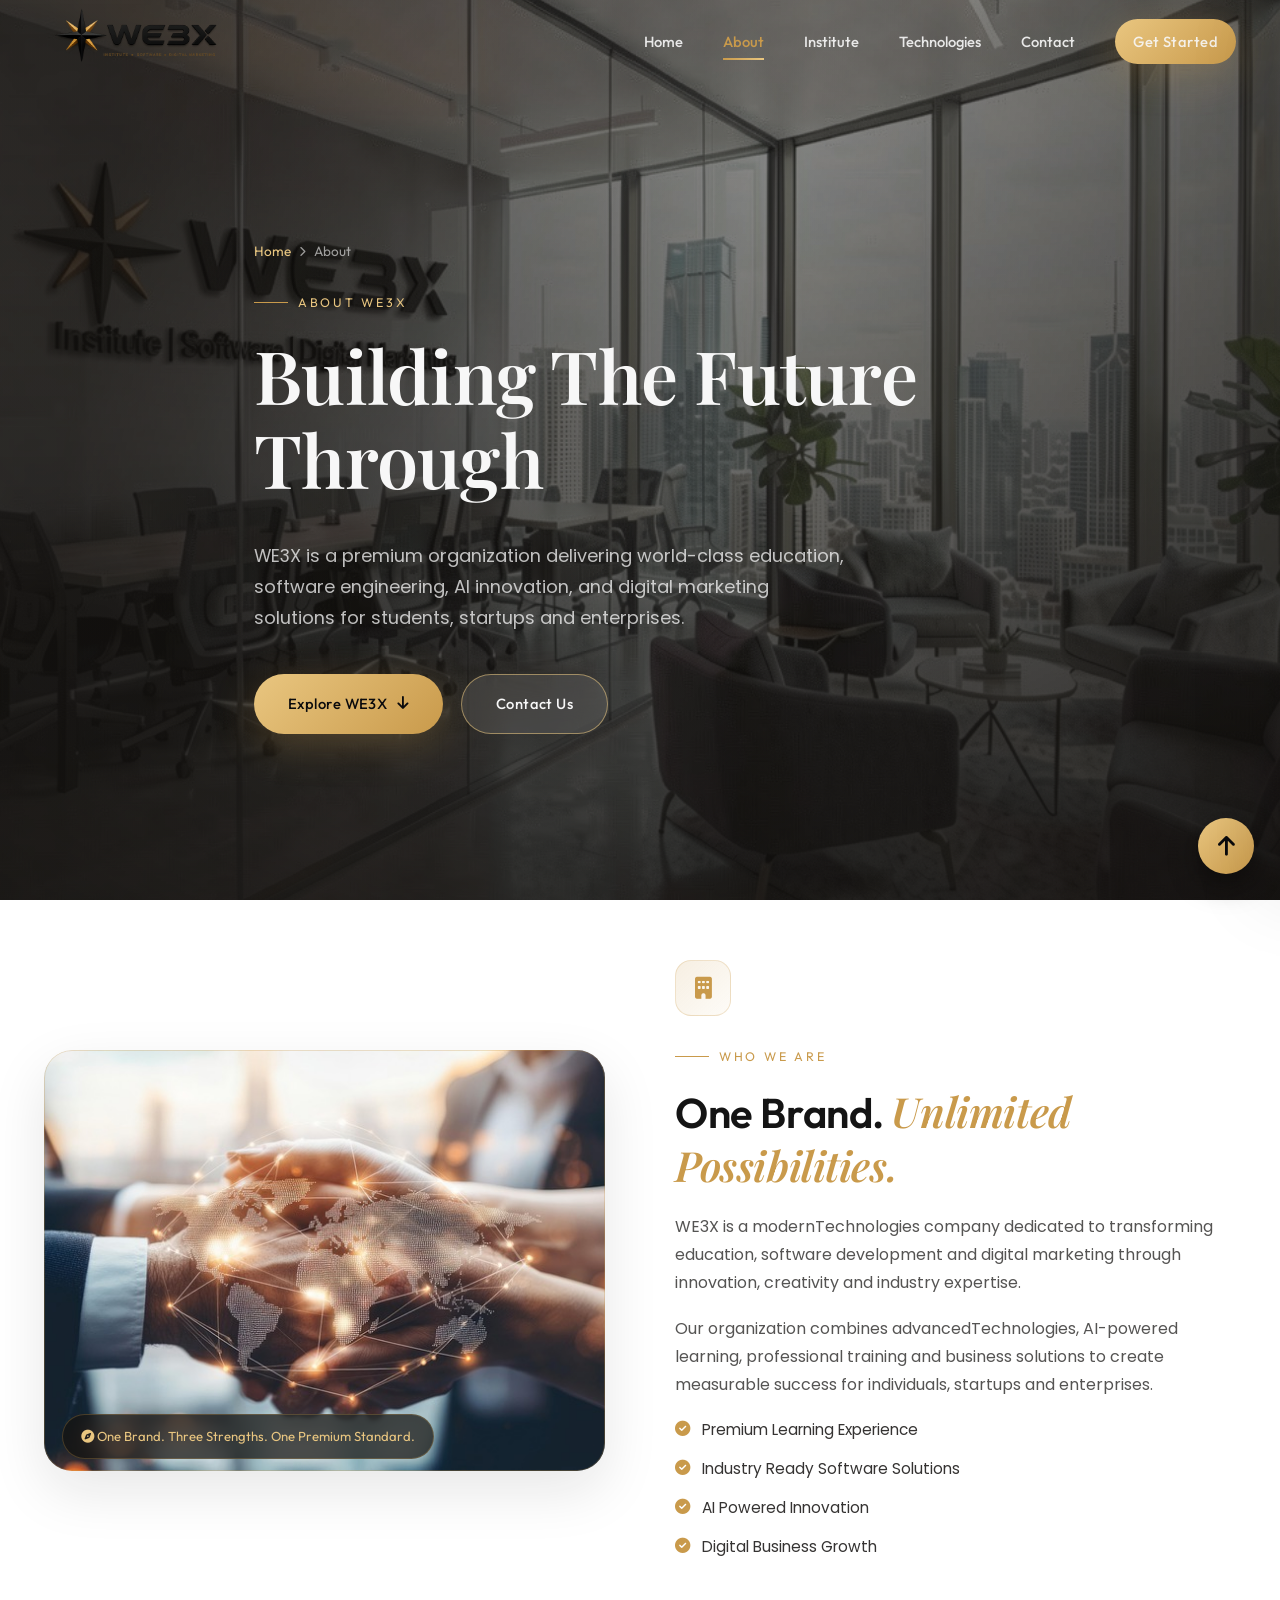
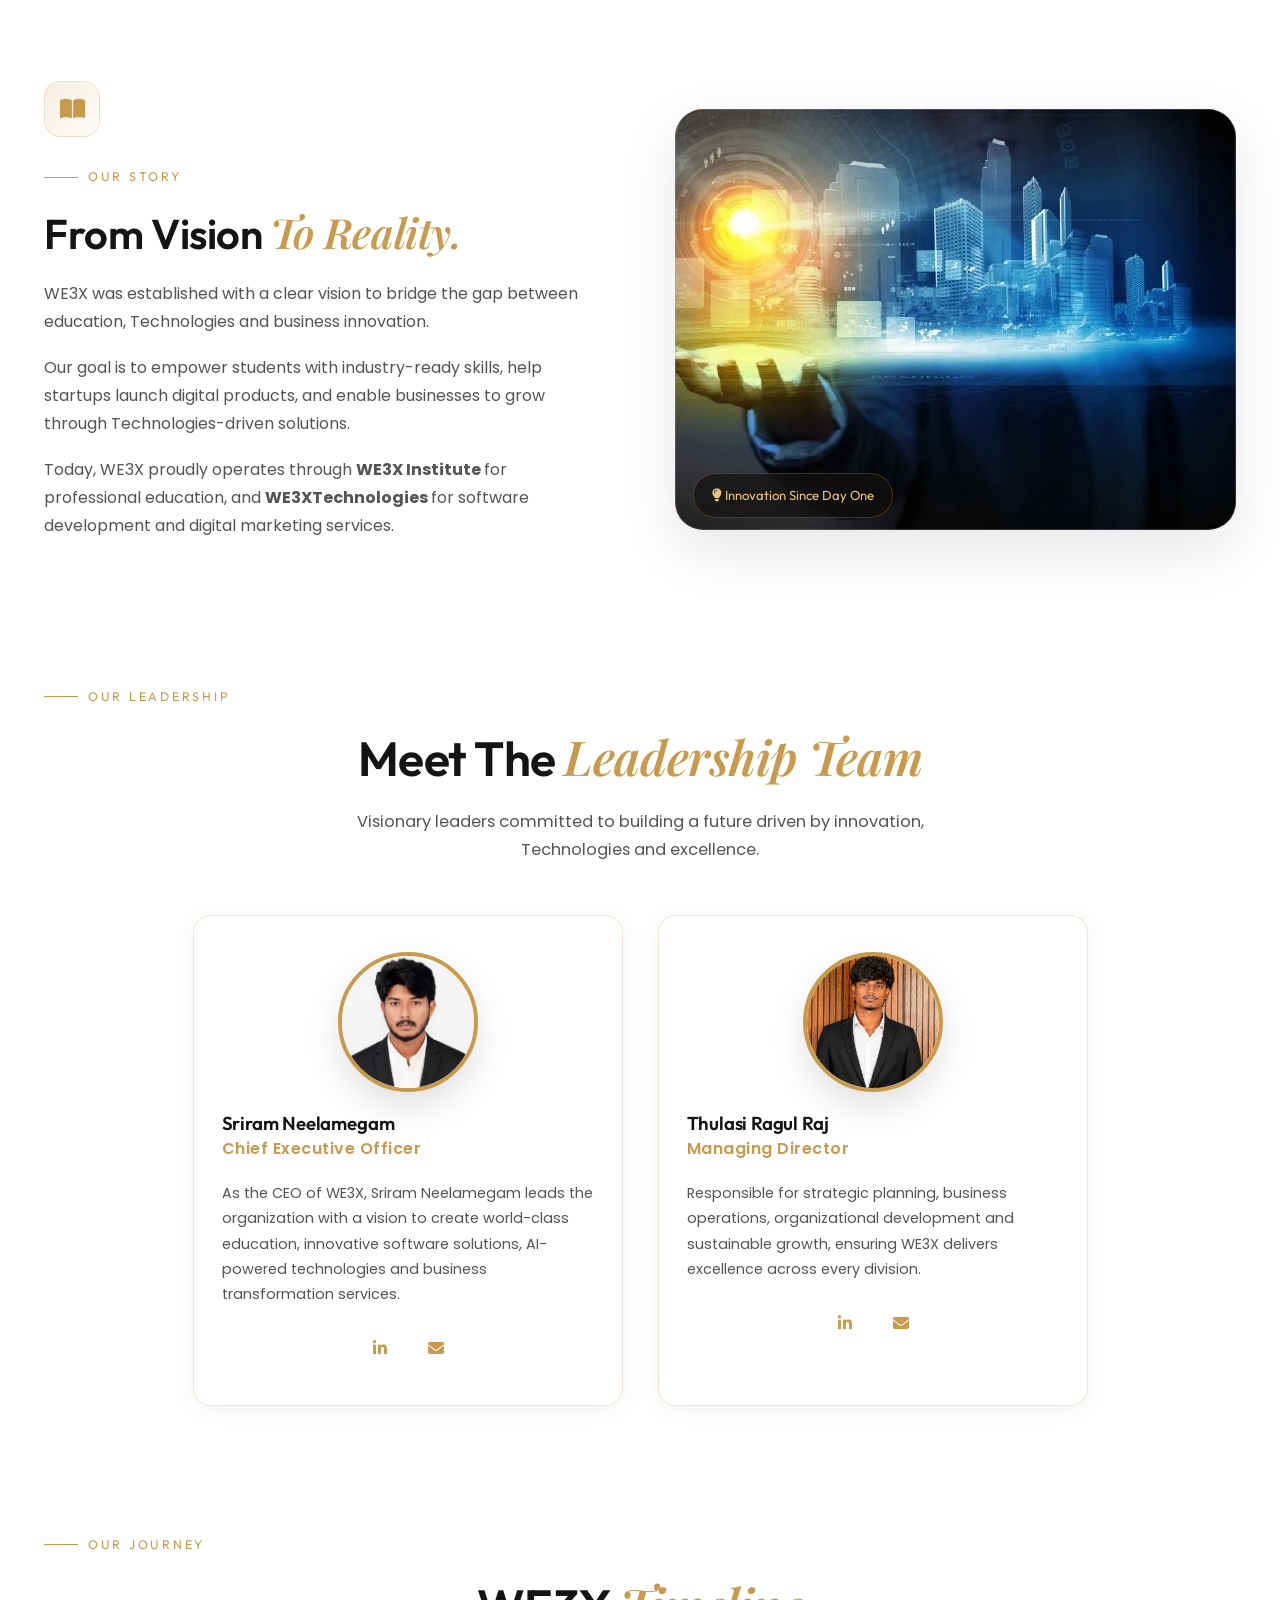
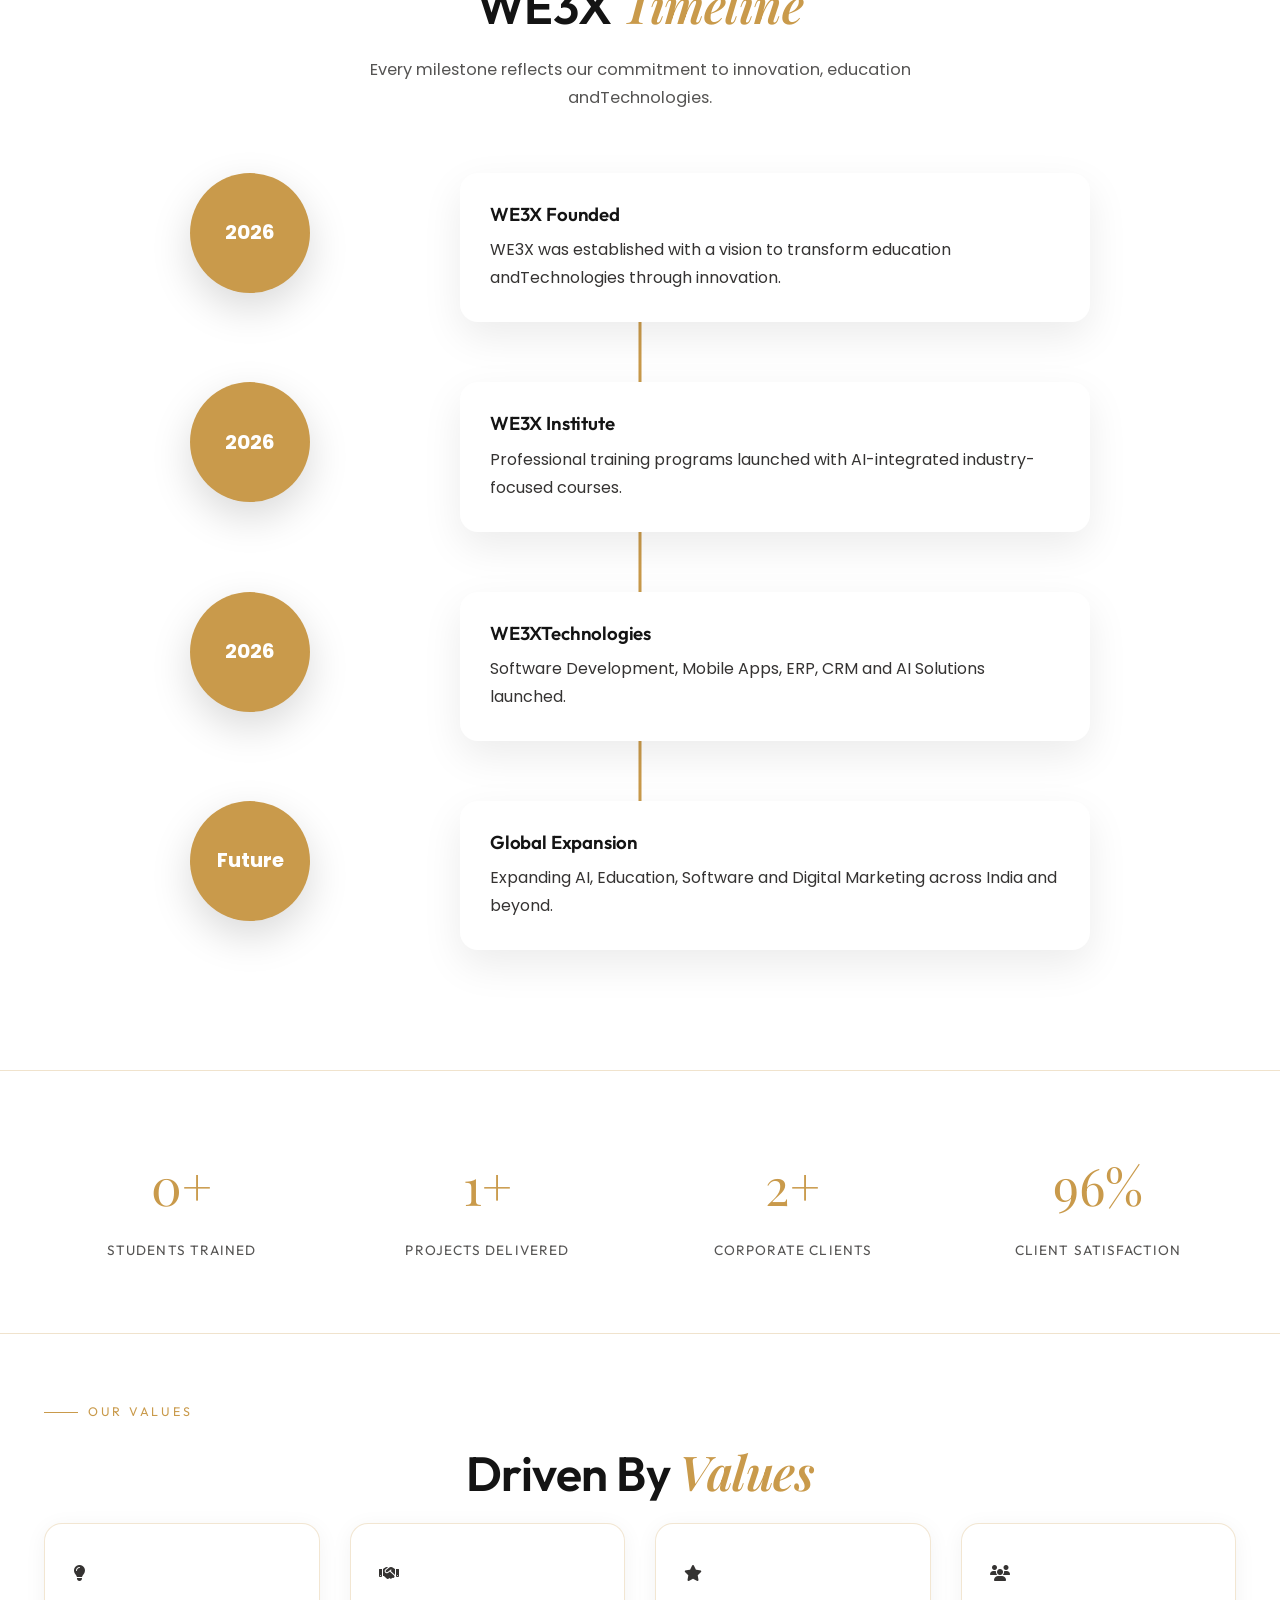
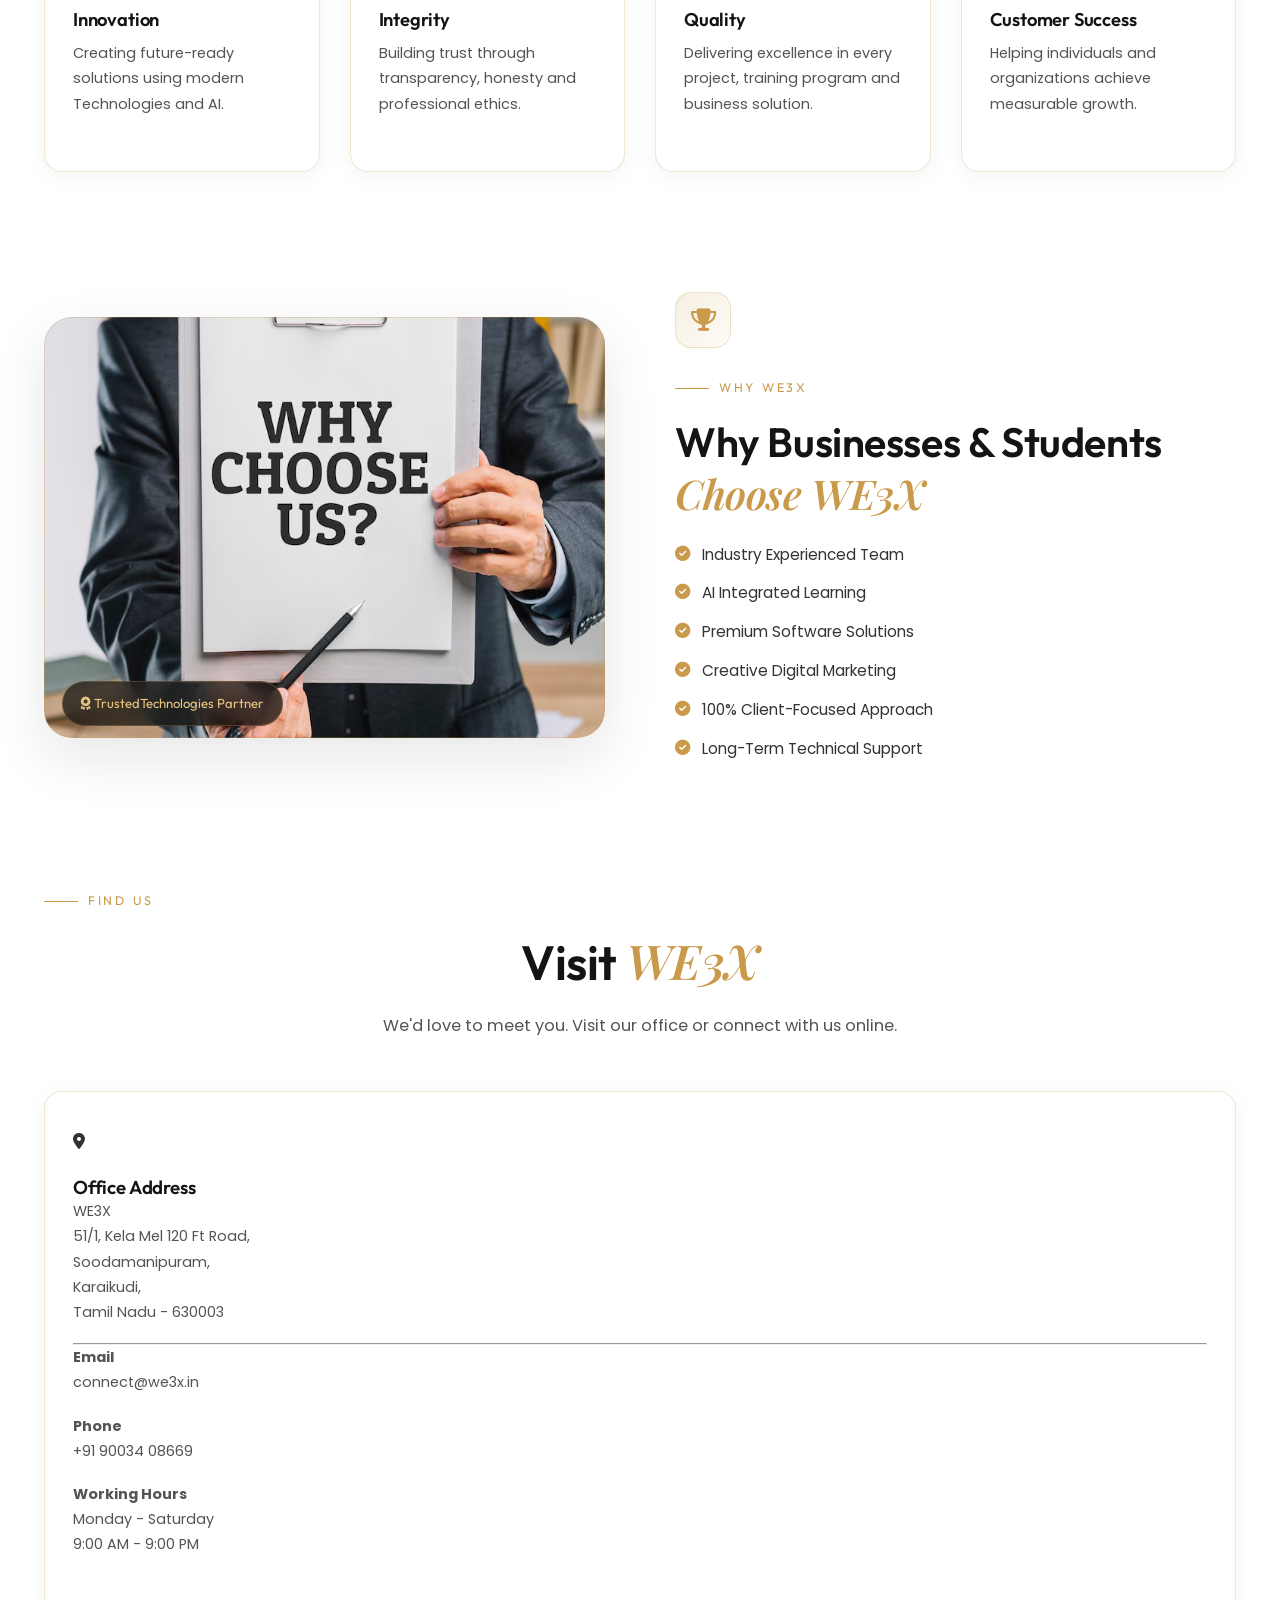
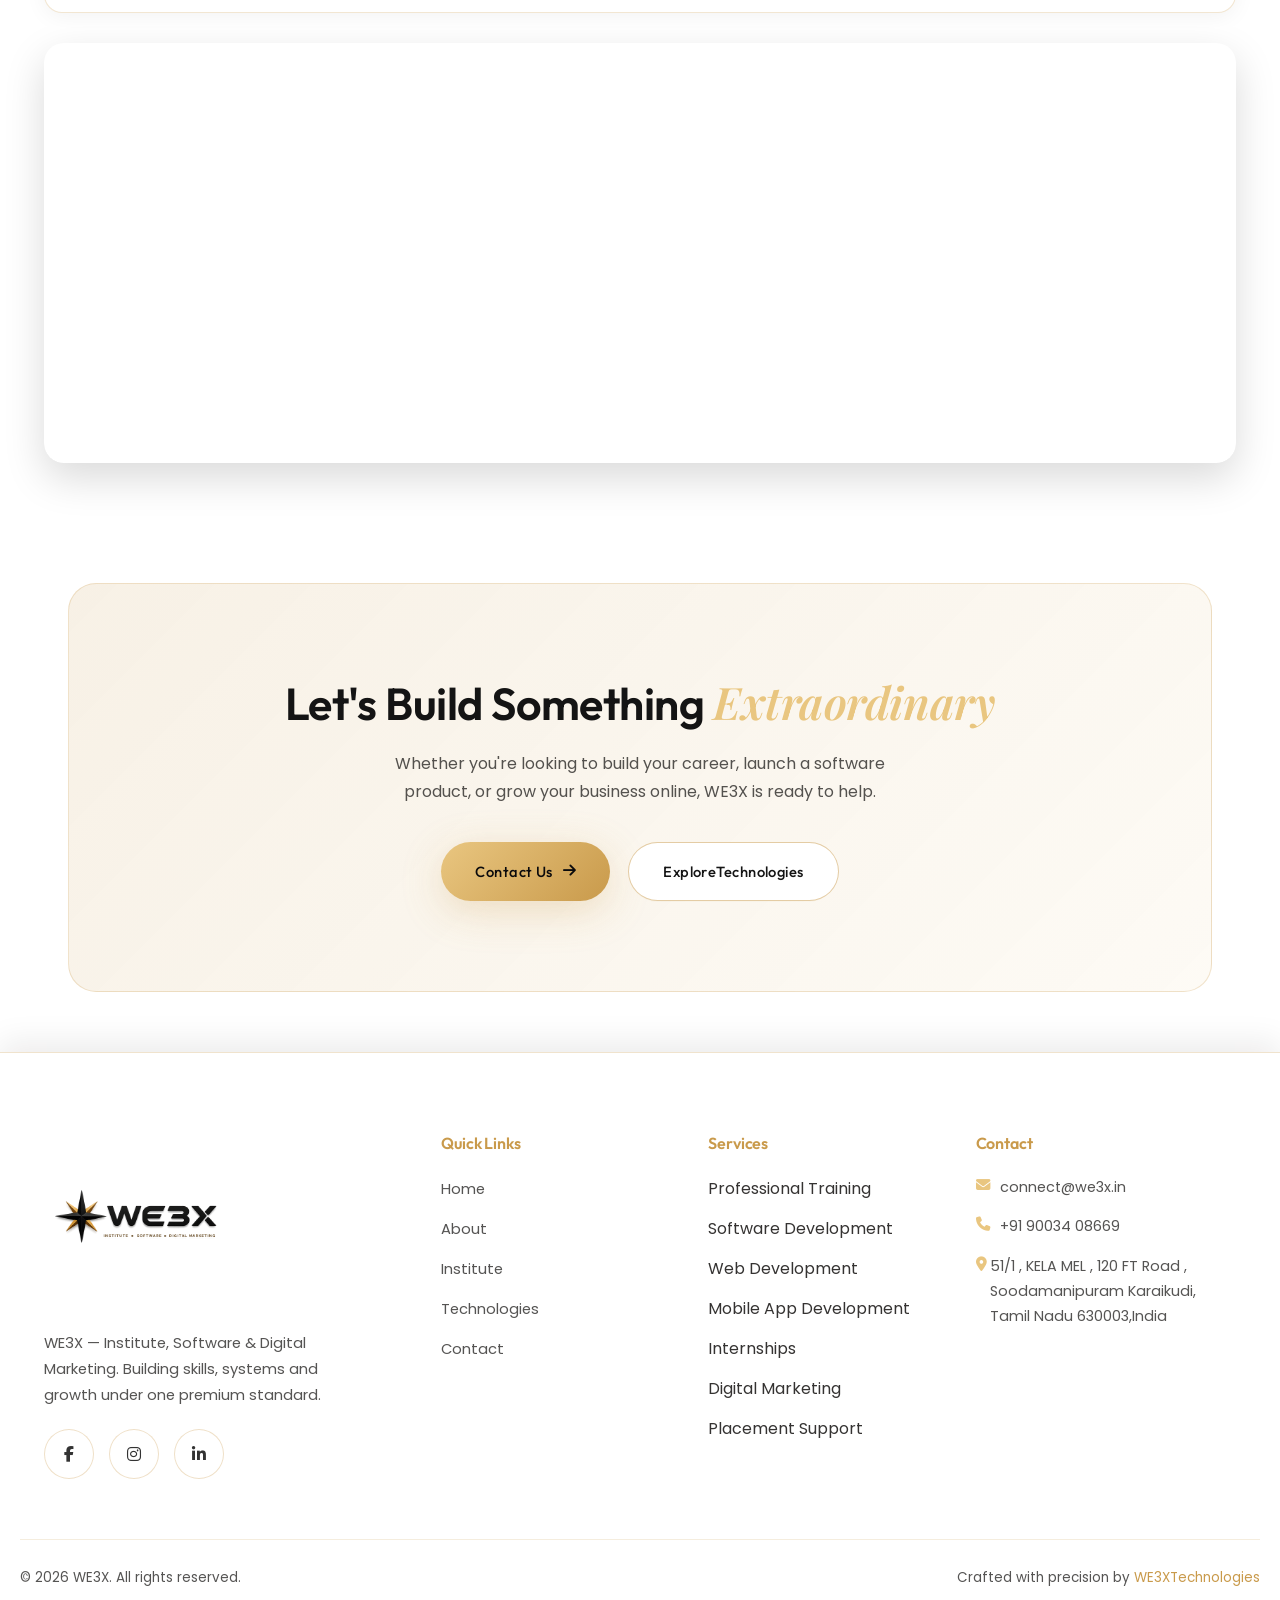
==== commit a0f163c4: "Website updated" ====
--- a/about.html
+++ b/about.html
@@ -8,12 +8,12 @@
 <meta name="keywords" content="WE3XTechnologies, software development company, website development, mobile app development, ERP software, CRM software, billing software, AI solutions, cloud solutions, API development, digital marketing agency, SEO, Google Ads, Meta Ads">
 <meta name="author" content="WE3X">
 <meta name="robots" content="index, follow">
-<link rel="canonical" href="https://www.we3x.com/Technologies.html">
+<link rel="canonical" href="https://www.we3x.com/technologies.html">
 <meta property="og:type" content="website">
 <meta property="og:title" content="WE3XTechnologies | Software Development & Digital Marketing">
 <meta property="og:description" content="Custom software, ERP/CRM systems, AI &amp; cloud solutions and performance digital marketing built to scale your business.">
 <meta property="og:image" content="images/hero1.png">
-<meta property="og:url" content="https://www.we3x.com/Technologies.html">
+<meta property="og:url" content="https://www.we3x.com/technologies.html">
 <meta property="og:site_name" content="WE3X">
 <meta name="twitter:card" content="summary_large_image">
 <meta name="twitter:title" content="WE3XTechnologies | Software Development & Digital Marketing">
@@ -30,7 +30,7 @@
   "@context": "https://schema.org",
   "@type": "ProfessionalService",
   "name": "WE3XTechnologies",
-  "url": "https://www.we3x.com/Technologies.html",
+  "url": "https://www.we3x.com/technologies.html",
   "logo": "https://www.we3x.com/logo/logo.png",
   "description": "Software development and digital marketing agency delivering websites, mobile apps, ERP/CRM systems, AI/cloud solutions and performance marketing.",
   "sameAs": ["https://www.facebook.com/we3x","https://www.instagram.com/we3x","https://www.linkedin.com/company/we3x"]
@@ -42,7 +42,7 @@
   "@type": "BreadcrumbList",
   "itemListElement": [
     {"@type":"ListItem","position":1,"name":"Home","item":"https://www.we3x.com/index.html"},
-    {"@type":"ListItem","position":2,"name":"Technologies","item":"https://www.we3x.com/Technologies.html"}
+    {"@type":"ListItem","position":2,"name":"Technologies","item":"https://www.we3x.com/technologies.html"}
   ]
 }
 </script>
@@ -58,7 +58,7 @@
       <a href="index.html">Home</a>
       <a href="about.html">About</a>
       <a href="institute.html">Institute</a>
-      <a href="Technologies.html">Technologies</a>
+      <a href="technologies.html">Technologies</a>
       <a href="index.html#contact">Contact</a>
       <a href="index.html#contact" class="btn btn-primary btn-sm nav-cta">Get Started</a>
     </nav>
@@ -90,7 +90,7 @@
     <span>Institute</span>
 </a>
 
-<a href="Technologies.html">
+<a href="technologies.html">
     <i class="fa-solid fa-laptop-code"></i>
     <span>Technologies</span>
 </a>
@@ -650,7 +650,7 @@
 Contact Us
 <i class="fa-solid fa-arrow-right"></i>
 </a>
-<a href="Technologies.html"
+<a href="technologies.html"
 class="btn btn-outline">
 ExploreTechnologies
 </a>
@@ -757,7 +757,7 @@
         <li><a href="index.html">Home</a></li>
         <li><a href="about.html">About</a></li>
         <li><a href="institute.html">Institute</a></li>
-        <li><a href="Technologies.html">Technologies</a></li>
+        <li><a href="technologies.html">Technologies</a></li>
         <li><a href="index.html#contact">Contact</a></li>
       </ul>
     </div>
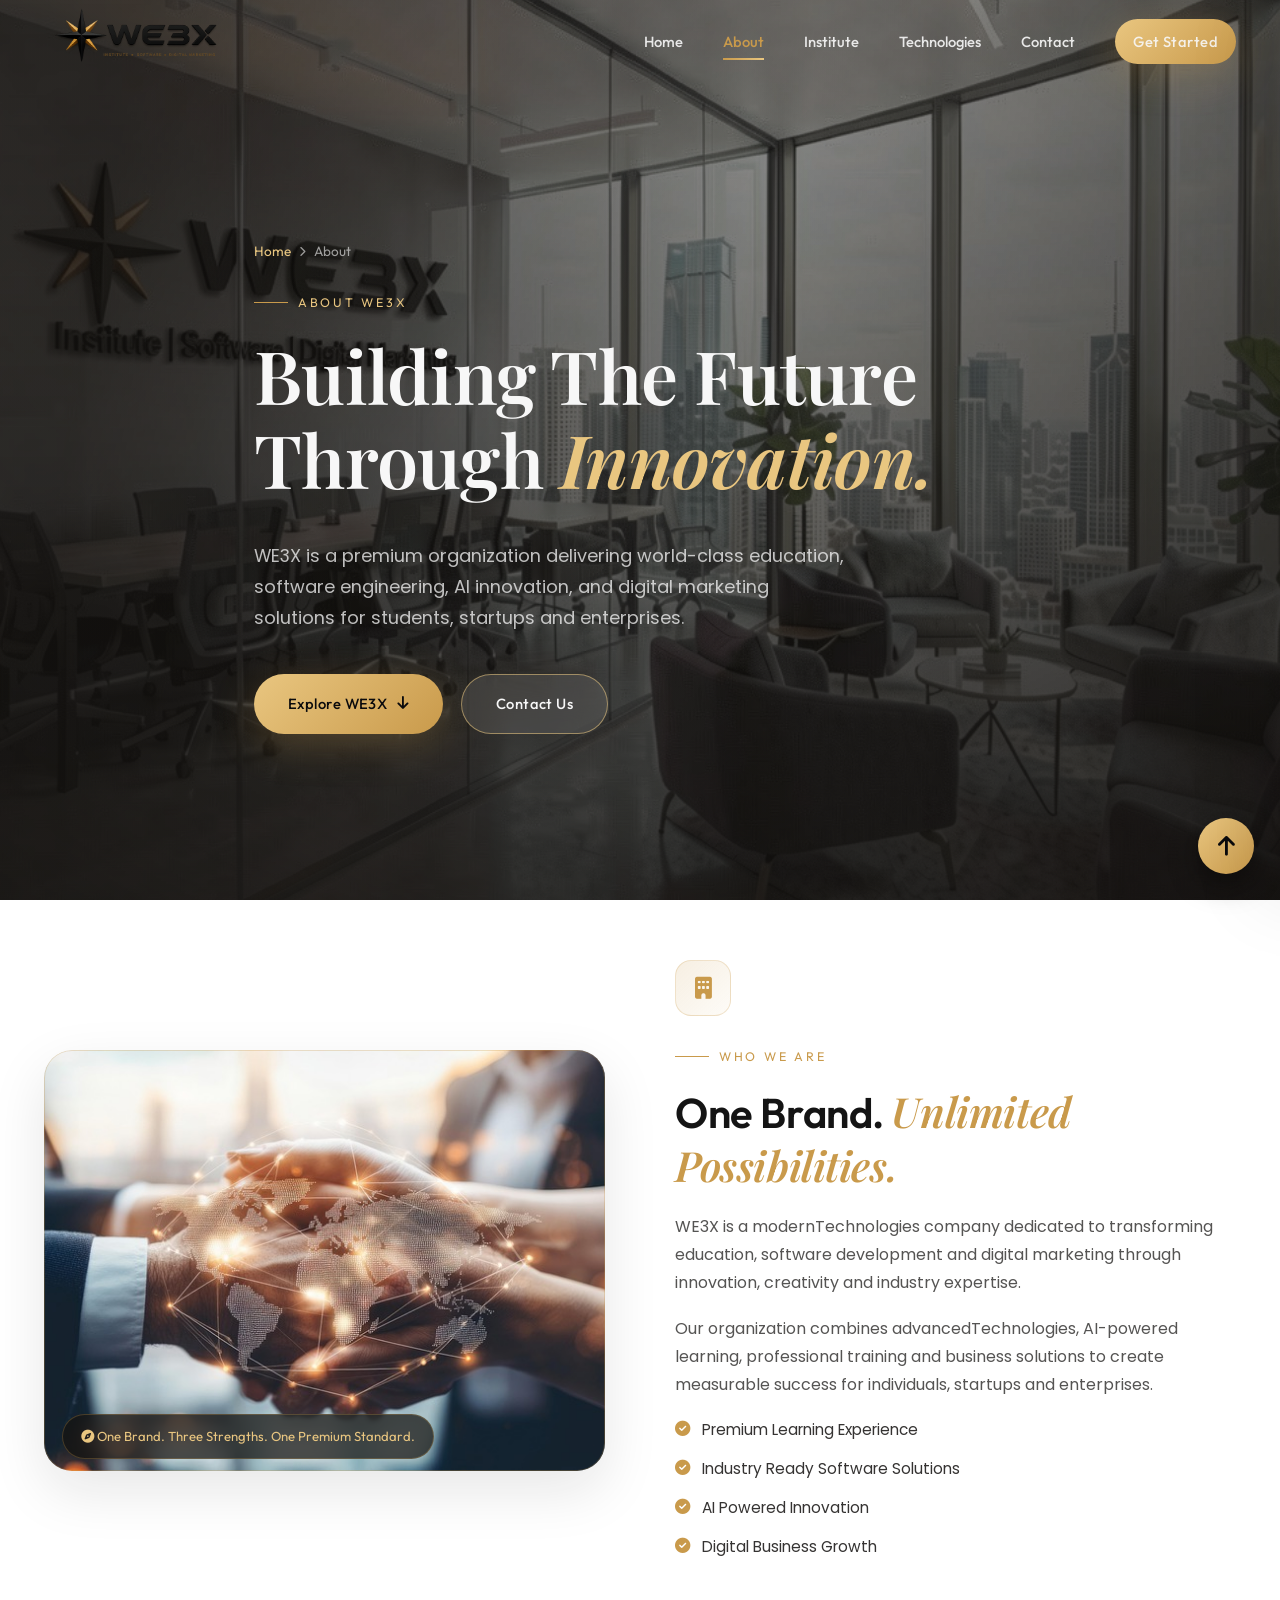
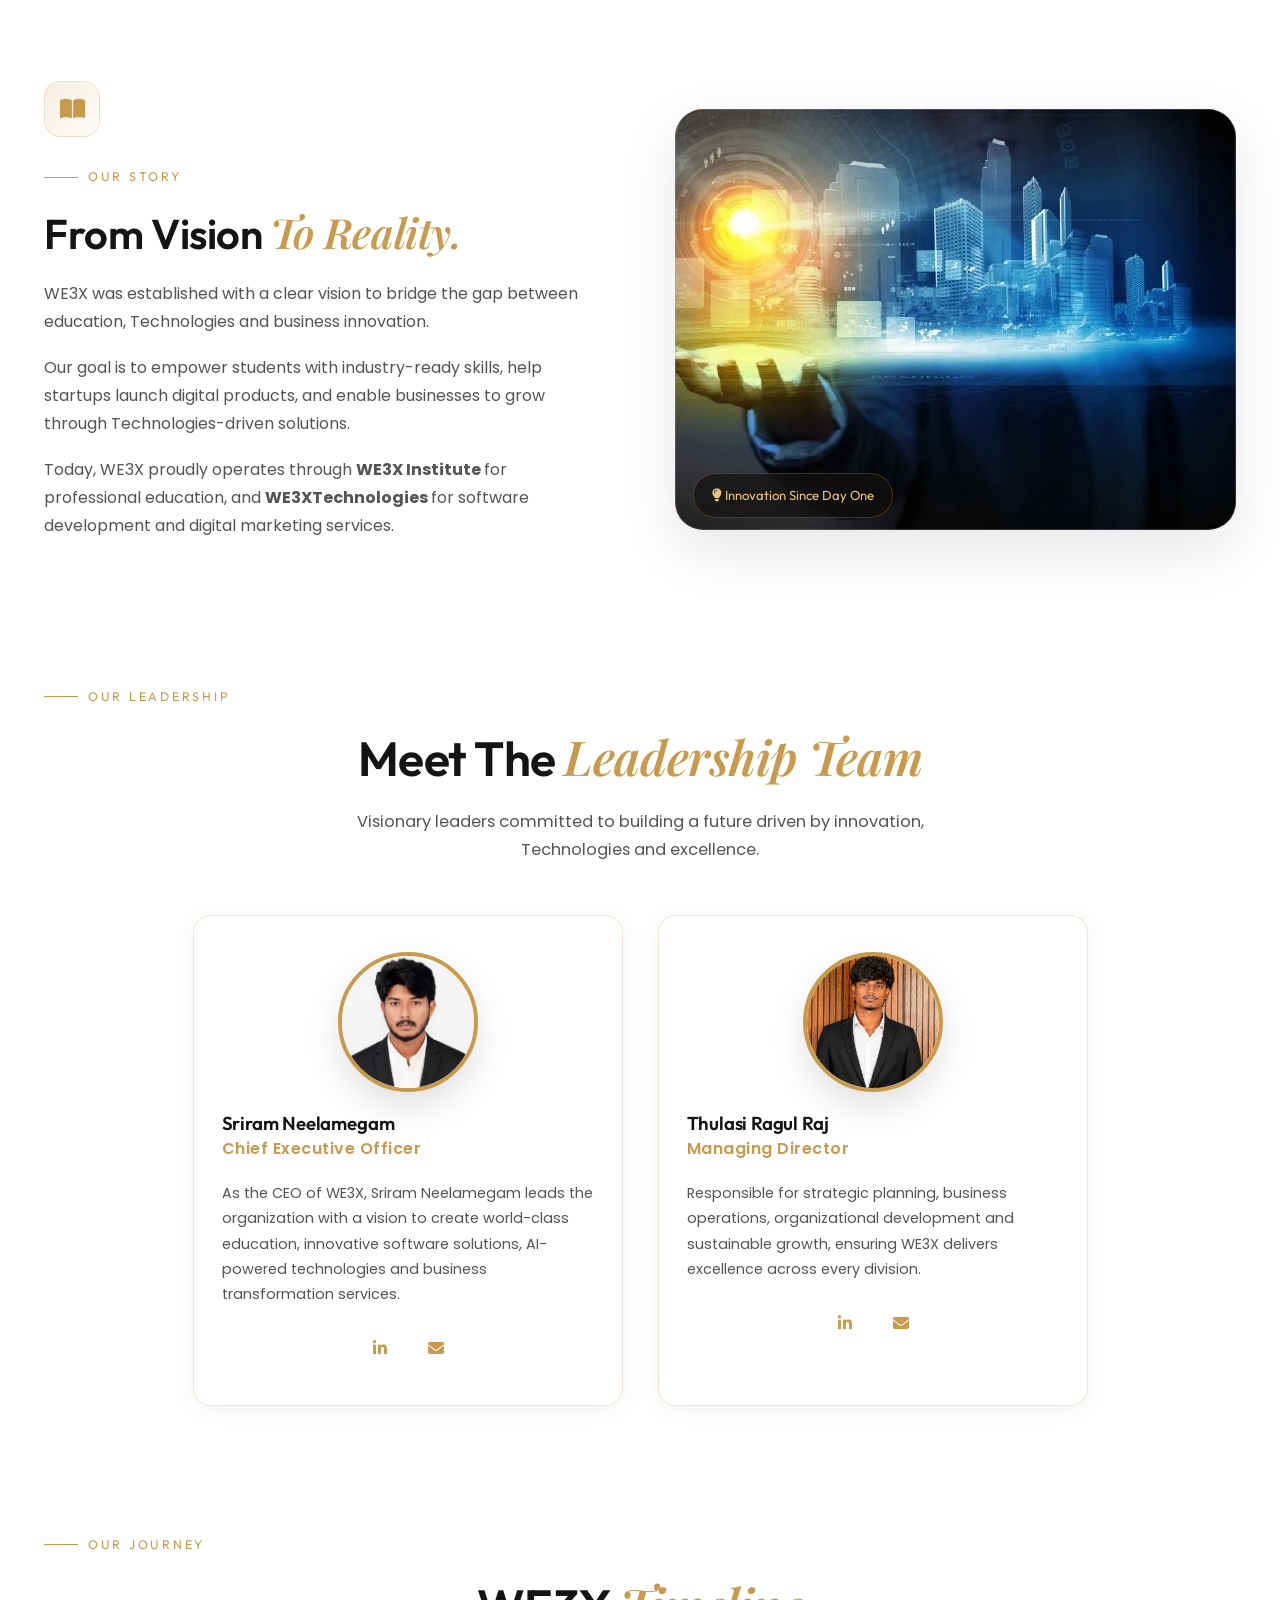
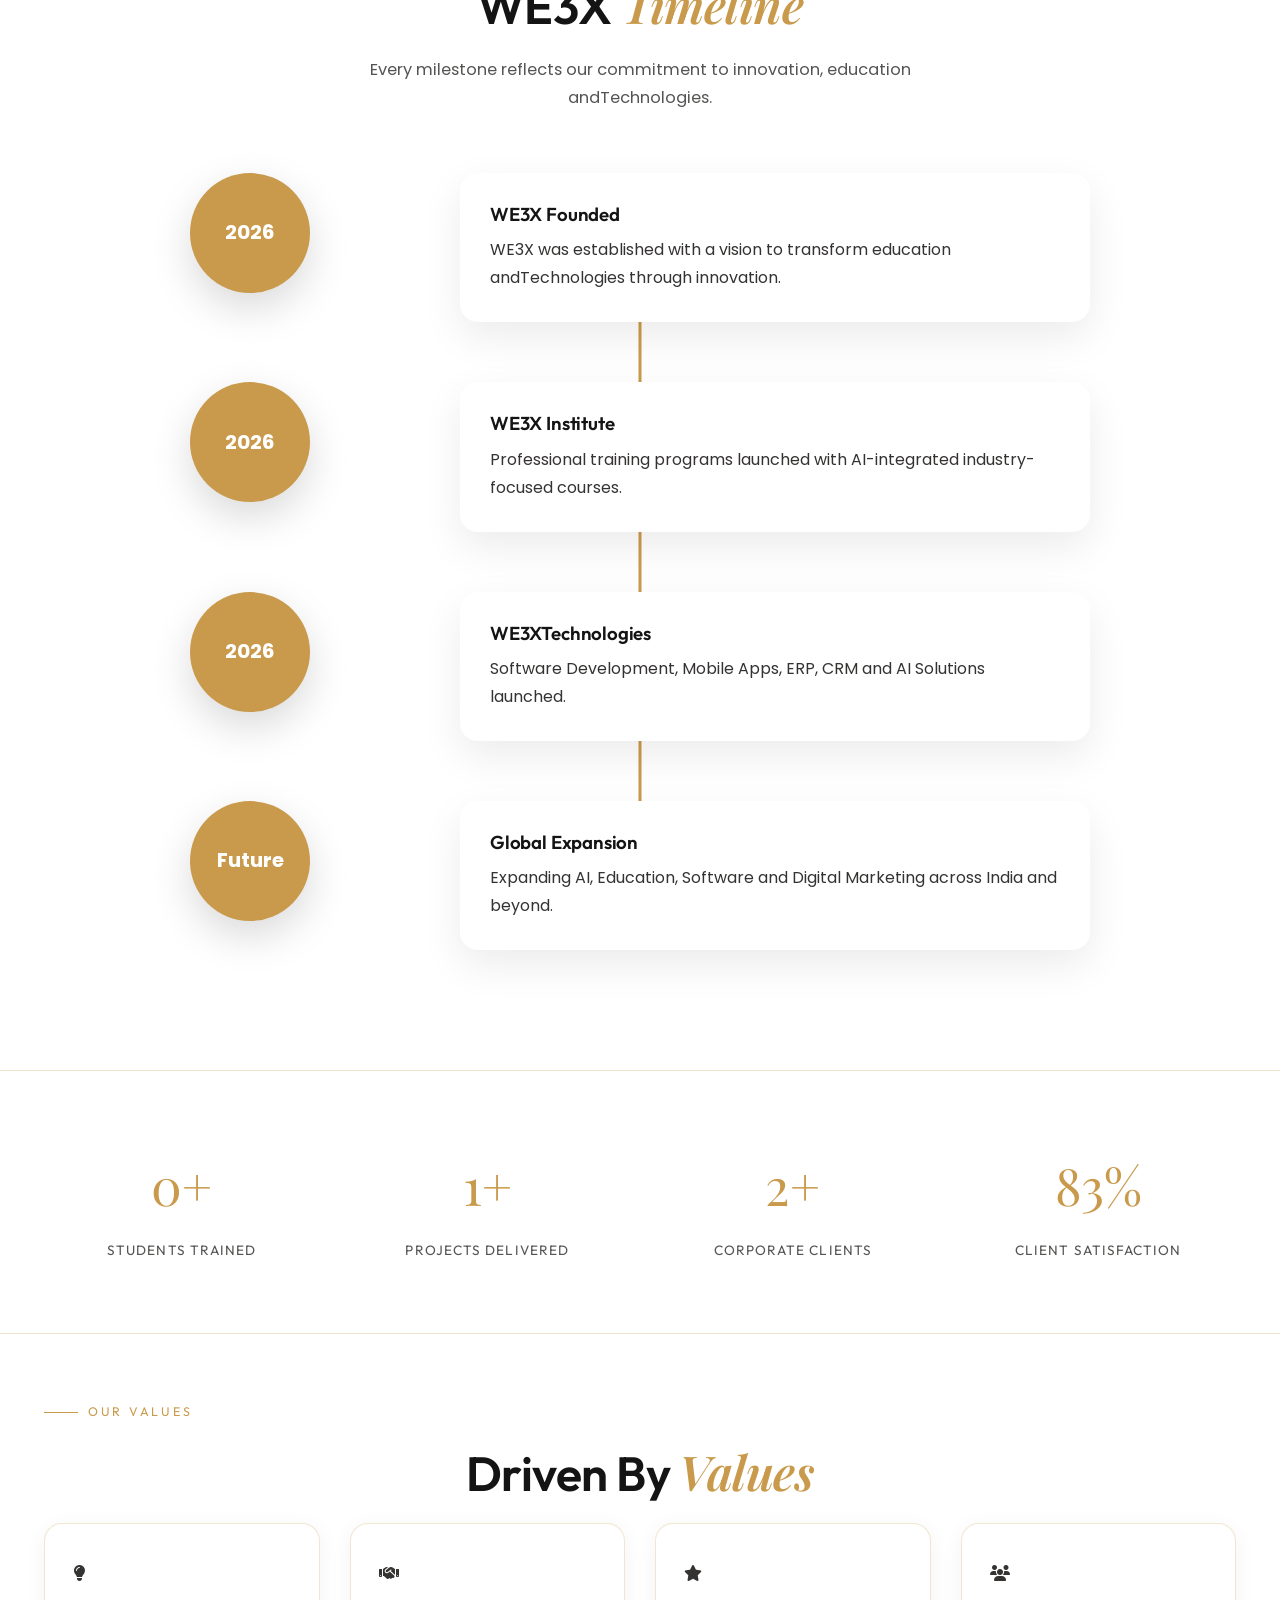
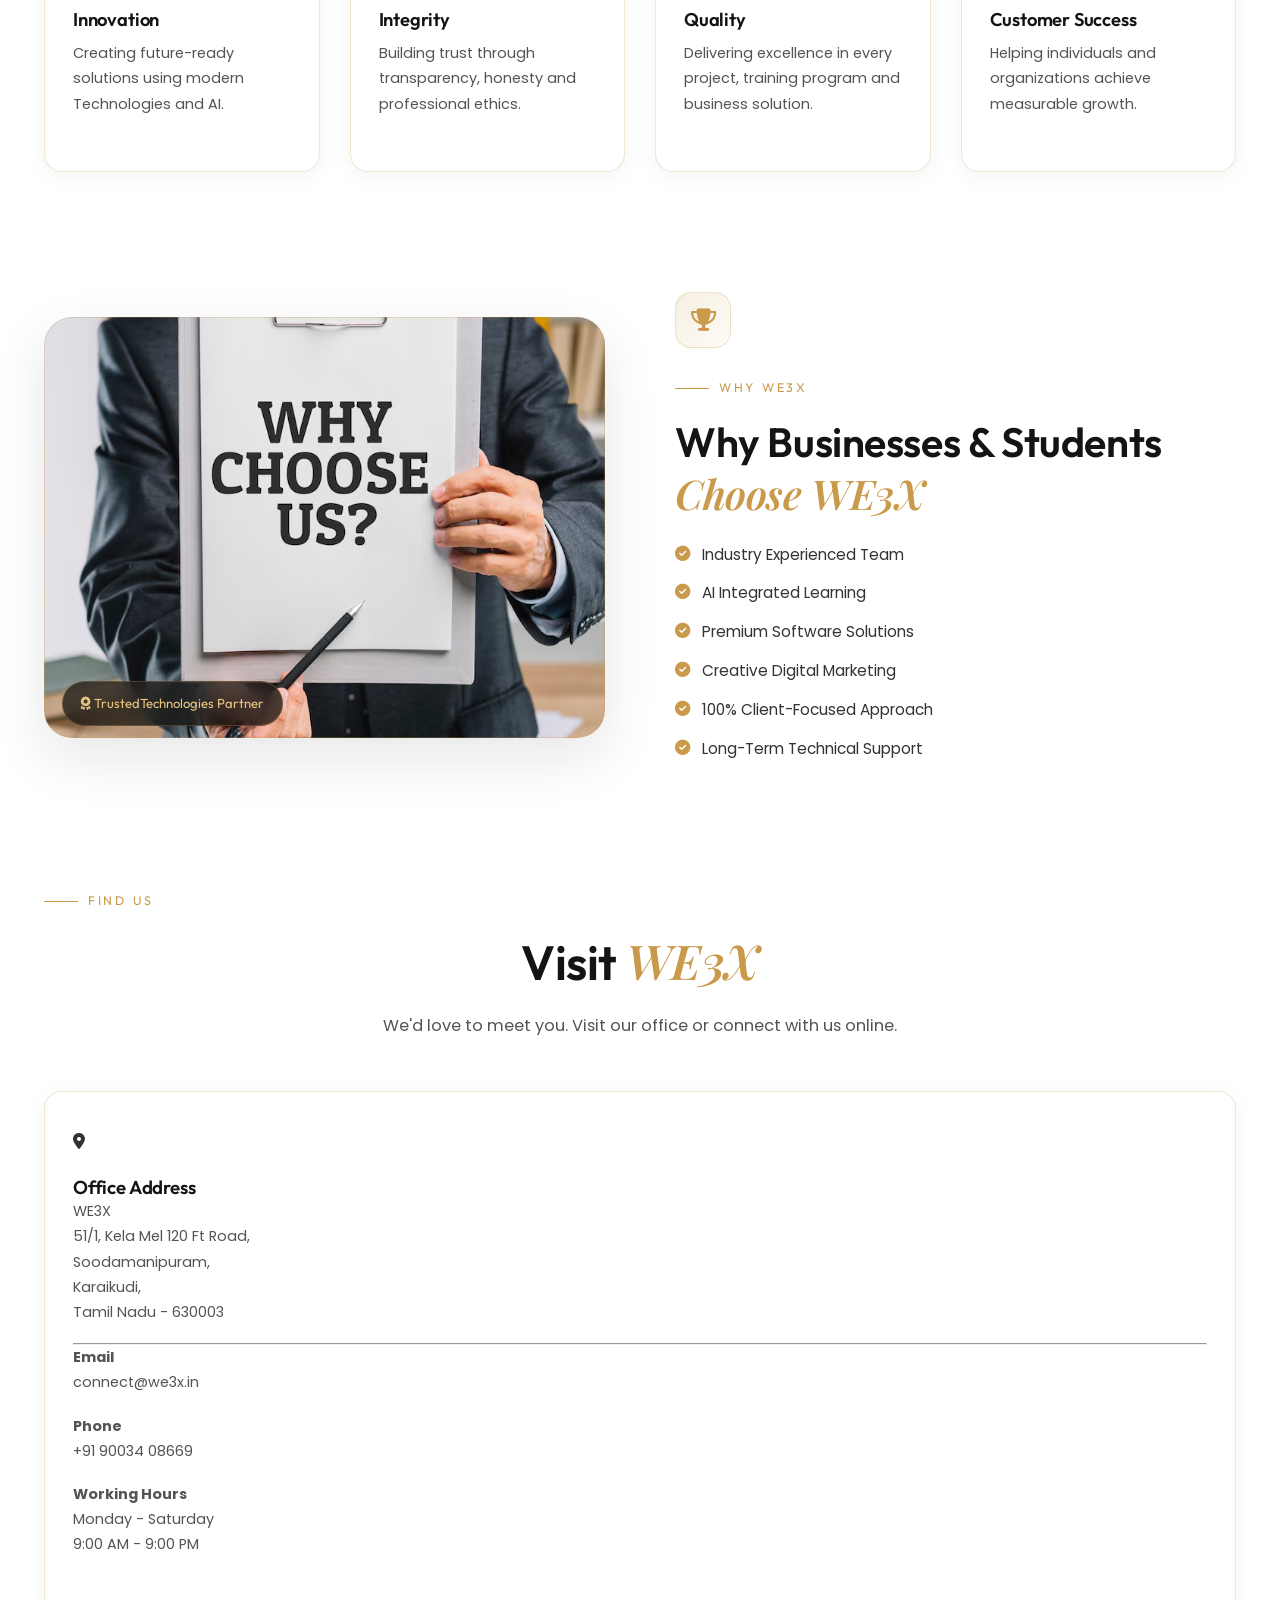
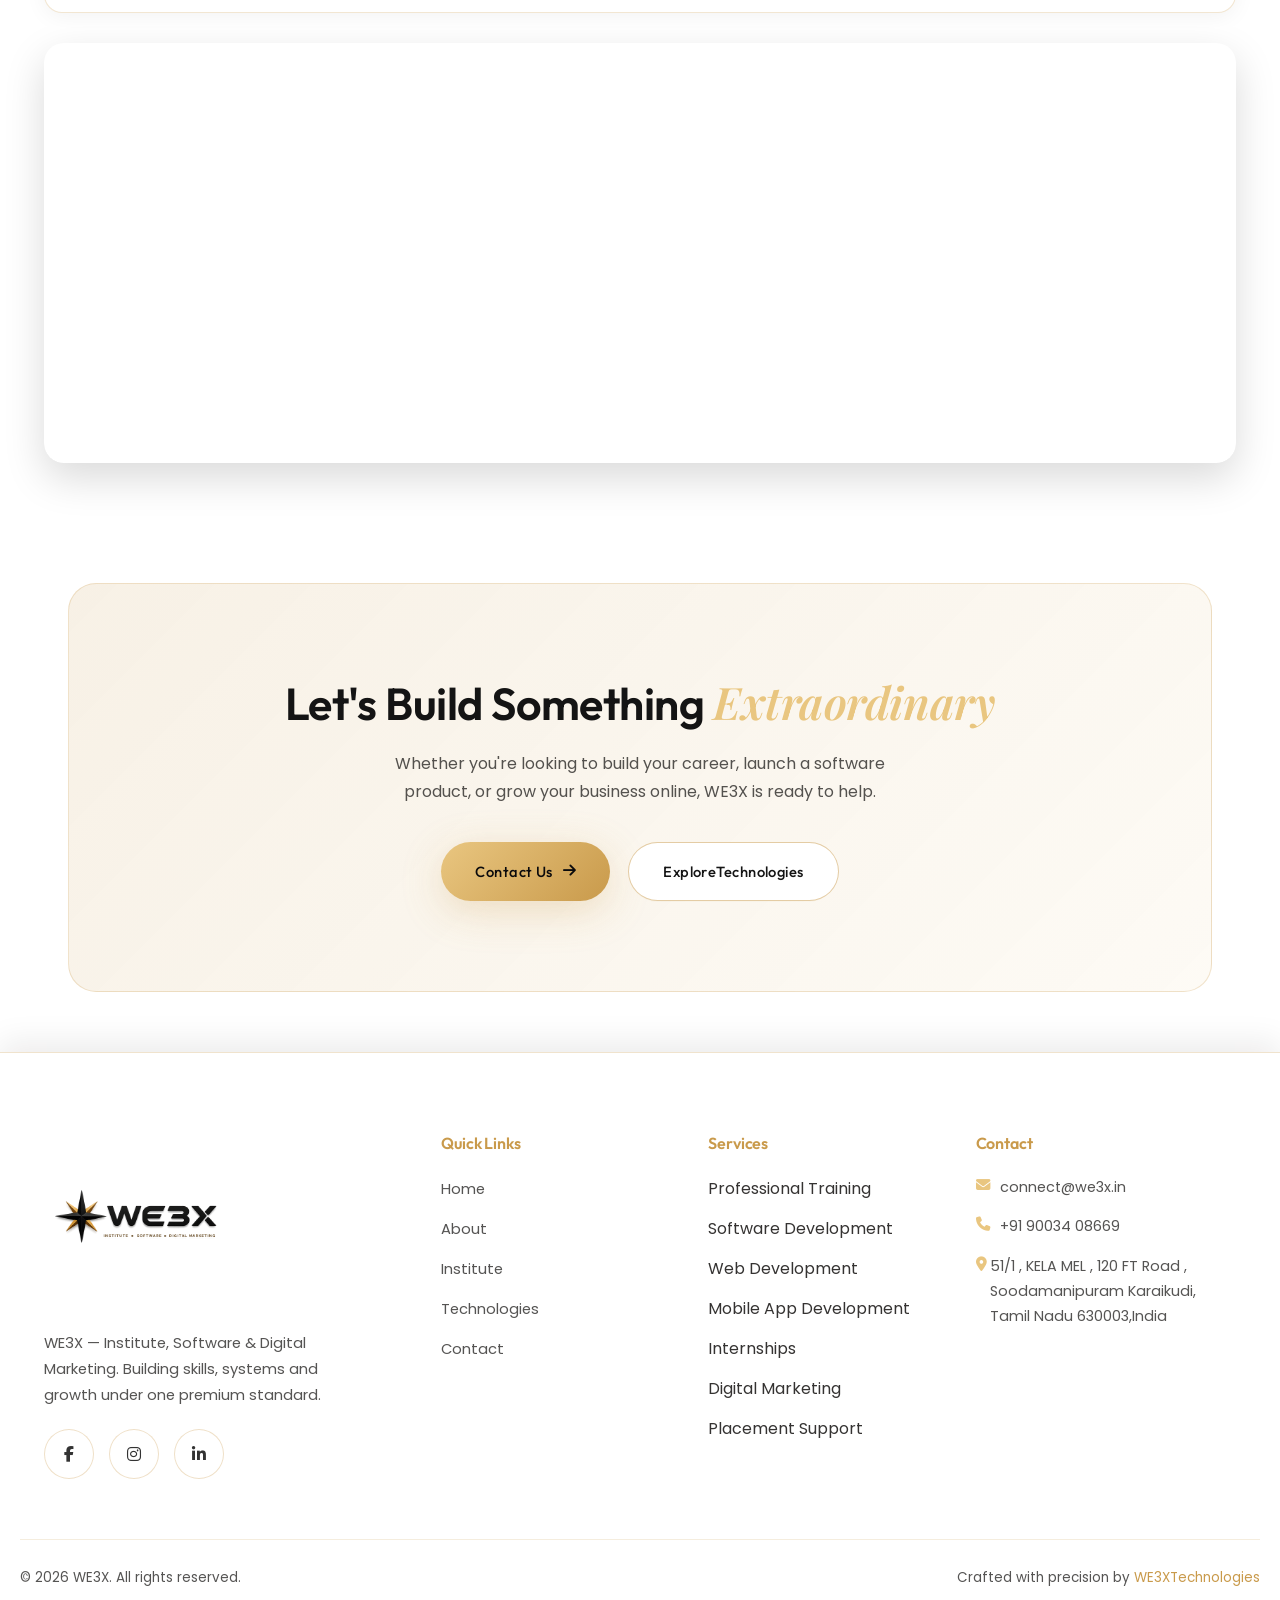
==== commit 218d1866: "Describe your changes" ====
--- a/about.html
+++ b/about.html
@@ -660,7 +660,6 @@
 </section>
 </main>
 
-
 <!-- ===================== FOOTER ===================== -->
 <footer class="site-footer">
   <div class="container footer-grid">
@@ -672,82 +671,17 @@
     <a href="javascript:void(0)" class="facebook-btn">
         <i class="fa-brands fa-facebook-f"></i>
     </a>
-    <div class="facebook-card">
-        <div class="facebook-header">
-            <i class="fa-brands fa-facebook-f"></i>
-            <span>Facebook</span>
-        </div>
-        <a href="https://www.facebook.com/WE3xTechnologies/" target="_blank" class="facebook-account">
-            <div class="facebook-account-icon">
-                <i class="fa-brands fa-facebook-f"></i>
-            </div>
-            <div class="facebook-account-info">
-                <p>WE3X Technologies</p>
-            </div>
-        </a>
-        <a href="https://www.facebook.com/WE3Xinstitute/" target="_blank" class="facebook-account">
-            <div class="facebook-account-icon">
-                <i class="fa-brands fa-facebook-f"></i>
-            </div>
-            <div class="facebook-account-info">
-                <p>WE3X Institute</p>
-            </div>
-        </a>
-    </div>
 </div>
        <div class="insta-dropdown">
     <a href="javascript:void(0)" class="social-icon insta-btn">
         <i class="fa-brands fa-instagram"></i>
     </a>
-    <div class="insta-card">
-        <div class="insta-header">
-            <i class="fa-brands fa-instagram"></i>
-            <span>Instagram</span>
-        </div>
-        <a href="https://www.instagram.com/we3x_tech/" target="_blank" class="insta-account">
-            <div class="insta-account-icon">
-                <i class="fa-brands fa-instagram"></i>
-            </div>
-            <div class="insta-account-info">
-                <p>WE3X Technologies</p>
-            </div>
-        </a>
-        <a href="https://www.linkedin.com/company/we3x-institute/" target="_blank" class="insta-account">
-            <div class="insta-account-icon">
-                <i class="fa-brands fa-instagram"></i>
-            </div>
-            <div class="insta-account-info">
-                <p>WE3X Institute</p>
-            </div>
-        </a>
-    </div>
+    
 </div>
        <div class="linkedin-dropdown">
     <a href="javascript:void(0)" class="linkedin-btn">
         <i class="fa-brands fa-linkedin-in"></i>
     </a>
-    <div class="linkedin-card">
-        <div class="linkedin-header">
-            <i class="fa-brands fa-linkedin-in"></i>
-            <span>LinkedIn</span>
-        </div>
-        <a href="https://www.linkedin.com/company/we3xtechnologies/" target="_blank" class="linkedin-account">
-            <div class="linkedin-account-icon">
-                <i class="fa-brands fa-linkedin-in"></i>
-            </div>
-            <div class="linkedin-account-info">
-                <p>WE3X Technologies</p>
-            </div>
-        </a>
-        <a href="https://www.linkedin.com/company/we3x-institute/" target="_blank" class="linkedin-account">
-            <div class="linkedin-account-icon">
-                <i class="fa-brands fa-linkedin-in"></i>
-            </div>
-            <div class="linkedin-account-info">
-                <p>WE3X Institute</p>
-            </div>
-        </a>
-    </div>
 </div> 
       </div>
     </div>
@@ -787,10 +721,130 @@
   </div>
 </footer>
 
+<div class="popup-overlay"></div>
+
+<!-- FACEBOOK -->
+<div class="facebook-card">
+
+    <div class="facebook-header">
+        <i class="fa-brands fa-facebook-f"></i>
+        <span>Facebook</span>
+    </div>
+
+    <a href="https://www.facebook.com/WE3xTechnologies/"
+       target="_blank"
+       rel="noopener noreferrer"
+       class="facebook-account">
+
+        <div class="facebook-account-icon">
+            <i class="fa-brands fa-facebook-f"></i>
+        </div>
+
+        <div class="facebook-account-info">
+            <p>WE3X Technologies</p>
+        </div>
+
+    </a>
+
+    <a href="https://www.facebook.com/WE3Xinstitute/"
+       target="_blank"
+       rel="noopener noreferrer"
+       class="facebook-account">
+
+        <div class="facebook-account-icon">
+            <i class="fa-brands fa-facebook-f"></i>
+        </div>
+
+        <div class="facebook-account-info">
+            <p>WE3X Institute</p>
+        </div>
+
+    </a>
+
+</div>
+
+<!-- INSTAGRAM -->
+<div class="insta-card">
+
+    <div class="insta-header">
+        <i class="fa-brands fa-instagram"></i>
+        <span>Instagram</span>
+    </div>
+
+    <a href="https://www.instagram.com/we3x_tech/"
+       target="_blank"
+       class="insta-account">
+
+        <div class="insta-account-icon">
+            <i class="fa-brands fa-instagram"></i>
+        </div>
+
+        <div class="insta-account-info">
+            <p>WE3X Technologies</p>
+        </div>
+
+    </a>
+
+    <a href="https://www.instagram.com/we3x_institute/"
+       target="_blank"
+       class="insta-account">
+
+        <div class="insta-account-icon">
+            <i class="fa-brands fa-instagram"></i>
+        </div>
+
+        <div class="insta-account-info">
+            <p>WE3X Institute</p>
+        </div>
+
+    </a>
+
+</div>
+
+<!-- LINKEDIN -->
+<div class="linkedin-card">
+
+    <div class="linkedin-header">
+        <i class="fa-brands fa-linkedin-in"></i>
+        <span>LinkedIn</span>
+    </div>
+
+    <a href="https://www.linkedin.com/company/we3xtechnologies/"
+       target="_blank"
+       class="linkedin-account">
+
+        <div class="linkedin-account-icon">
+            <i class="fa-brands fa-linkedin-in"></i>
+        </div>
+
+        <div class="linkedin-account-info">
+            <p>WE3X Technologies</p>
+        </div>
+
+    </a>
+
+    <a href="https://www.linkedin.com/company/we3x-institute/"
+       target="_blank"
+       class="linkedin-account">
+
+        <div class="linkedin-account-icon">
+            <i class="fa-brands fa-linkedin-in"></i>
+        </div>
+
+        <div class="linkedin-account-info">
+            <p>WE3X Institute</p>
+        </div>
+
+    </a>
+
+</div>
+
+<div class="popup-overlay"></div>
 <!-- ===================== FLOATING BUTTONS ===================== -->
 <div class="float-stack">
-  <button class="float-btn totop-btn" aria-label="Back to top"><i class="fa-solid fa-arrow-up"></i></button>
-</div>
+   <button class="float-btn totop-btn" aria-label="Back to top"><i class="fa-solid fa-arrow-up"></i></button>
+</div>
+
 <script src="script.js"></script>
 </body>
-</html>
+</html>
--- a/style.css
+++ b/style.css
@@ -730,409 +730,207 @@
 .site-footer .brand-name{
     color:var(--text-heading) !important;
 }
-
 .site-footer .brand-name span{
     color:var(--gold) !important;
 }
-
 .site-footer .brand img{
     opacity:1;
 }
-
 .site-footer .brand{
     opacity:1;
 }
-
 .site-footer .brand img{
     filter:none;
     opacity:1;
 }
-
-
 /*=========================================
  Premium Instagram Card
 =========================================*/
-
 .insta-dropdown{
     position:relative;
 }
-
 .insta-card{
-
     position:absolute;
-
     bottom:70px;
-
     left:50%;
-
     transform:translateX(-50%) translateY(15px);
-
     width:280px;
-
     background:#fff;
-
     border-radius:18px;
-
     box-shadow:0 20px 50px rgba(0,0,0,.15);
-
     border:1px solid rgba(201,154,75,.15);
-
     overflow:hidden;
-
     opacity:0;
-
     visibility:hidden;
-
     transition:.35s ease;
-
     z-index:999;
-
-}
-
-.insta-dropdown:hover .insta-card{
-
-    opacity:1;
-
-    visibility:visible;
-
-    transform:translateX(-50%) translateY(0);
-
 }
 
 .insta-header{
-
-    display:flex;
-
-    align-items:center;
-
+    display:flex;
+    align-items:center;
     gap:10px;
-
     padding:15px 18px;
-
     font-weight:600;
-
     border-bottom:1px solid #eee;
-
     color:#C99A4B;
-
-}
-
+}
 .insta-account{
-
-    display:flex;
-
-    align-items:center;
-
+    display:flex;
+    align-items:center;
     justify-content:flex-start;
-
     gap:15px;
-
     width:100%;
-
     height:auto;
-
     padding:15px 18px;
-
     text-decoration:none;
-
     transition:.3s;
-
     border:none;
-
     border-radius:0;
-
     background:transparent;
-
     color:#333;
-
-}
-
+}
 .insta-account:hover{
-
     background:#faf7f2;
-
-}
-
+}
 .insta-account-icon{
-
     width:46px;
-
     height:46px;
-
     border-radius:50%;
-
     background:#C99A4B;
-
-    display:flex;
-
+    display:flex;
     justify-content:center;
-
-    align-items:center;
-
+    align-items:center;
     flex-shrink:0;
-
-}
-
+}
 .insta-account-icon i{
-
     color:#fff;
-
     font-size:20px;
-
-}
-
+}
 .insta-account-info{
-
-    display:flex;
-
+    display:flex;
     flex-direction:column;
-
-}
-
+}
 .insta-account-info h4{
-
     margin:0;
-
     font-size:15px;
-
     color:#222;
-
     font-weight:600;
-
-}
-
+}
 .insta-account-info p{
-
     margin:0;
-
     font-size:15px;
-
     color:#666;
-
     font-weight:500;
-
-}
-
+}
 /* Arrow */
-
 .insta-card::after{
-
     content:"";
-
     position:absolute;
-
     bottom:-8px;
-
     left:50%;
-
     transform:translateX(-50%) rotate(45deg);
-
     width:16px;
-
     height:16px;
-
     background:#fff;
-
-}
-
+}
 /*=========================================
  Premium Facebook Card
 =========================================*/
-
 .facebook-dropdown{
     position:relative;
 }
-
 .facebook-card{
-
     position:absolute;
-
     bottom:55px;
-
     left:50%;
-
     transform:translateX(-50%) translateY(15px);
-
     width:280px;
-
     background:#fff;
-
     border-radius:18px;
-
     box-shadow:0 20px 50px rgba(0,0,0,.15);
-
     border:1px solid rgba(201,154,75,.15);
-
     overflow:hidden;
-
     opacity:0;
-
     visibility:hidden;
-
     transition:.35s ease;
-
     z-index:999;
-
-}
-
-.facebook-btn:hover + .facebook-card,
-.facebook-card:hover{
-
-    opacity:1;
-
-    visibility:visible;
-
-    transform:translateX(-50%) translateY(0);
-
 }
 
 .facebook-header{
-
-    display:flex;
-
-    align-items:center;
-
+    display:flex;
+    align-items:center;
     gap:10px;
-
     padding:15px 18px;
-
     font-weight:600;
-
     border-bottom:1px solid #eee;
-
     color:#C99A4B;
-
-}
-
+}
 .facebook-account{
-
-    display:flex;
-
-    align-items:center;
-
+    display:flex;
+    align-items:center;
     justify-content:flex-start;
-
     gap:15px;
-
     width:100%;
-
     padding:15px 18px;
-
     text-decoration:none;
-
     color:#333;
-
     transition:.3s;
-
-}
-
+}
 .facebook-account:hover{
-
     background:#faf7f2;
-
-}
-
+}
 .facebook-account-icon{
-
     width:46px;
-
     height:46px;
-
     border-radius:50%;
-
     background:#C99A4B;
-
-    display:flex;
-
-    align-items:center;
-
+    display:flex;
+    align-items:center;
     justify-content:center;
-
     flex-shrink:0;
-
-}
-
+}
 .facebook-account-icon i{
-
     color:#fff;
-
     font-size:18px;
-
-}
-
+}
 .facebook-account-info{
-
-    display:flex;
-
+    display:flex;
     flex-direction:column;
-
-}
-
+}
 .facebook-account-info p{
-
     margin:0;
-
     font-size:15px;
-
     color:#666;
-
     font-weight:500;
-
-}
-
+}
 .facebook-card::after{
-
     content:"";
-
     position:absolute;
-
     bottom:-8px;
-
     left:50%;
-
     transform:translateX(-50%) rotate(45deg);
-
     width:16px;
-
     height:16px;
-
     background:#fff;
-
 }
 .facebook-btn{
-
     width:50px;
-
     height:50px;
-
     border-radius:50%;
-
-    display:flex;
-
-    align-items:center;
-
+    display:flex;
+    align-items:center;
     justify-content:center;
-
     background:#fff;
-
     border:1px solid rgba(201,154,75,.3);
-
     color:#333;
-
     transition:.3s ease;
-
-}
-
+}
 .facebook-btn:hover{
-
     background:#C99A4B;
-
     color:#fff;
-
     transform:translateY(-5px);
-
-}
-
+}
 /*=========================================
  Premium LinkedIn Card
 =========================================*/
@@ -1172,12 +970,7 @@
     transition:.35s ease;
     z-index:999;
 }
-.linkedin-btn:hover + .linkedin-card,
-.linkedin-card:hover{
-    opacity:1;
-    visibility:visible;
-    transform:translateX(-50%) translateY(0);
-}
+
 .linkedin-header{
     display:flex;
     align-items:center;
@@ -1574,4 +1367,119 @@
     .student-grid{
         grid-template-columns:1fr;
     }
+}
+
+/* ==========================================
+   COMMON CTA RESPONSIVE
+   (About + Institute + Technologies + Index)
+========================================== */
+
+@media (max-width:768px){
+
+    .cta-band{
+        margin:0;
+        padding:55px 28px;
+        border-radius:28px;
+        text-align:center;
+    }
+
+    .cta-band h2{
+        font-size:2rem;
+        line-height:1.3;
+        margin-bottom:20px;
+    }
+
+    .cta-band h2 em{
+        display:block;
+        margin-top:8px;
+    }
+
+    .cta-band p{
+        max-width:100%;
+        margin:0 auto 35px;
+        font-size:1rem;
+        line-height:1.8;
+    }
+    .cta-actions{
+        display:flex;
+        flex-direction:column;
+        align-items:center;
+        gap:18px;
+    }
+    .cta-actions .btn{
+        width:100%;
+        max-width:260px;
+        justify-content:center;
+    }
+}
+
+/* ===========================
+   SOCIAL POPUP
+=========================== */
+
+.popup-overlay{
+    position:fixed;
+    inset:0;
+    background:rgba(0,0,0,.45);
+    opacity:0;
+    visibility:hidden;
+    transition:.3s;
+    z-index:9998;
+}
+
+.popup-overlay.show{
+    opacity:1;
+    visibility:visible;
+}
+
+.facebook-card,
+.insta-card,
+.linkedin-card{
+
+    position:fixed;
+
+    left:50%;
+    top:50%;
+
+    transform:translate(-50%,-50%) scale(.95);
+
+    width:90%;
+    max-width:340px;
+
+    background:#fff;
+
+    border-radius:18px;
+
+    border:1px solid rgba(201,154,75,.15);
+
+    box-shadow:0 20px 50px rgba(0,0,0,.18);
+
+    overflow:hidden;
+
+    opacity:0;
+    visibility:hidden;
+
+    transition:.3s;
+
+    z-index:9999;
+
+}
+
+.facebook-card.show,
+.insta-card.show,
+.linkedin-card.show{
+
+    opacity:1;
+    visibility:visible;
+
+    transform:translate(-50%,-50%) scale(1);
+
+}
+
+.facebook-card::after,
+.insta-card::after,
+.linkedin-card::after{
+
+    display:none;
+
 }
